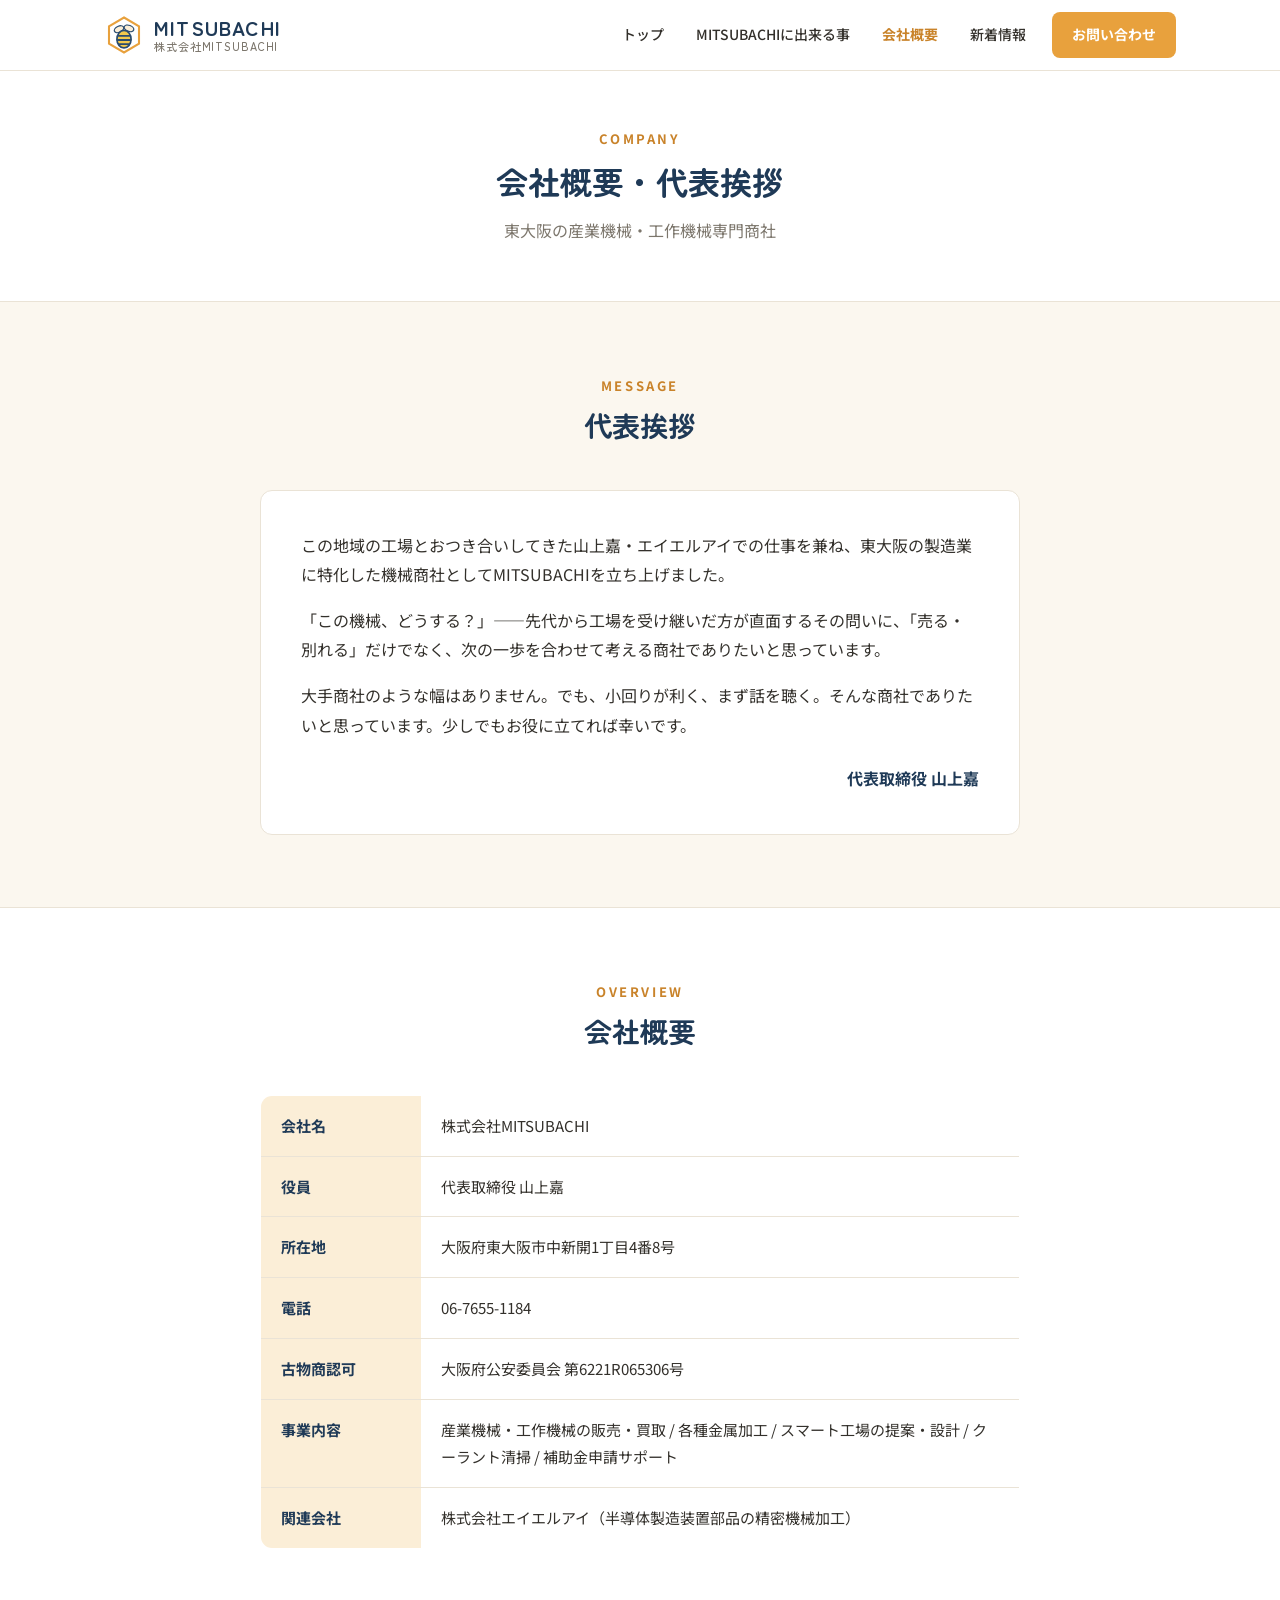
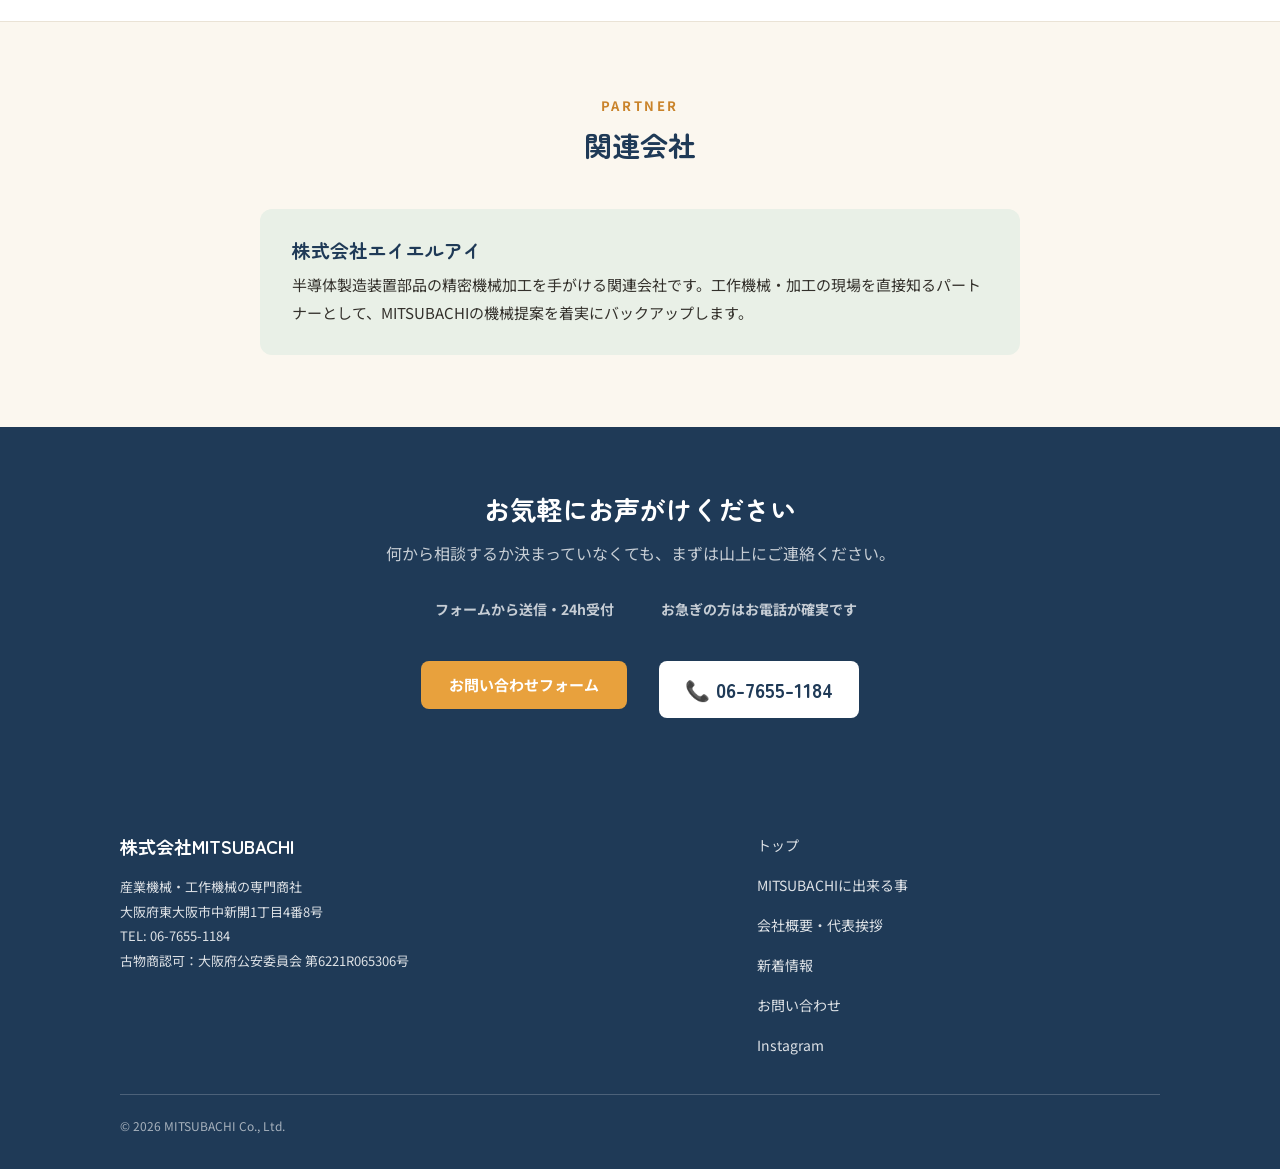
==== company.html @ 5f22a7b3 "Round 3 final: services, company, news, contact, css/style.css — all new parts applied" ====
<!DOCTYPE html>
<html lang="ja">
<head>
<meta charset="UTF-8">
<meta name="viewport" content="width=device-width, initial-scale=1">
<title>会社概要｜株式会社MITSUBACHI</title>
<meta name="description" content="株式会社MITSUBACHIの会社概要・代表挨拶。大阪・東大阪の産業機械商社。">
<link rel="preconnect" href="https://fonts.googleapis.com">
<link rel="preconnect" href="https://fonts.gstatic.com" crossorigin>
<link href="https://fonts.googleapis.com/css2?family=Noto+Sans+JP:wght@400;500;700&family=Zen+Maru+Gothic:wght@500;700&display=swap" rel="stylesheet">
<link rel="stylesheet" href="css/style.css">
</head>
<body>

<header class="site-header">
  <div class="header-inner">
    <a class="brand" href="index.html">
      <svg width="40" height="40" viewBox="0 0 48 48" aria-hidden="true">
        <polygon points="24,3 42,13.5 42,34.5 24,45 6,34.5 6,13.5" fill="none" stroke="#E8A13D" stroke-width="2.5"/>
        <ellipse cx="18" cy="17" rx="6" ry="3.6" fill="#FBEED7" stroke="#2B4C6F" stroke-width="1.5" transform="rotate(-25 18 17)"/>
        <ellipse cx="30" cy="16" rx="6" ry="3.6" fill="#FBEED7" stroke="#2B4C6F" stroke-width="1.5" transform="rotate(20 30 16)"/>
        <ellipse cx="24" cy="29" rx="8.5" ry="10.5" fill="#F2C94C" stroke="#2B4C6F" stroke-width="2"/>
        <path d="M17 25 h14 M16 30 h16 M18 35 h12" stroke="#2B4C6F" stroke-width="2.2" stroke-linecap="round"/>
      </svg>
      <span class="brand-text">MITSUBACHI<span class="brand-sub">株式会社MITSUBACHI</span></span>
    </a>
    <button class="nav-toggle" aria-expanded="false" aria-controls="siteNav" aria-label="メニュー">
      <svg width="22" height="22" viewBox="0 0 24 24" fill="none" stroke="currentColor" stroke-width="2" stroke-linecap="round"><path d="M4 7h16M4 12h16M4 17h16"/></svg>
    </button>
    <nav class="site-nav" id="siteNav">
      <a href="index.html">トップ</a>
      <a href="services.html">MITSUBACHIに出来る事</a>
      <a href="company.html" class="active">会社概要</a>
      <a href="news.html">新着情報</a>
      <a href="contact.html" class="nav-cta">お問い合わせ</a>
    </nav>
  </div>
</header>

<main>

<div class="page-head">
  <span class="en">COMPANY</span>
  <h1>会社概要・代表挨拶</h1>
  <p>東大阪の産業機械・工作機械専門商社</p>
</div>

<section class="section">
  <div class="container">
    <div class="section-head">
      <span class="en">MESSAGE</span>
      <h2>代表挨拶</h2>
    </div>
    <div class="message-card">
      <p>この地域の工場とおつき合いしてきた山上嘉・エイエルアイでの仕事を兼ね、東大阪の製造業に特化した機械商社としてMITSUBACHIを立ち上げました。</p>
      <p>「この機械、どうする？」——先代から工場を受け継いだ方が直面するその問いに、「売る・別れる」だけでなく、次の一歩を合わせて考える商社でありたいと思っています。</p>
      <p>大手商社のような幅はありません。でも、小回りが利く、まず話を聴く。そんな商社でありたいと思っています。少しでもお役に立てれば幸いです。</p>
      <div class="sign">代表取締役&nbsp;山上嘉</div>
    </div>
  </div>
</section>

<section class="section section-alt">
  <div class="container">
    <div class="section-head">
      <span class="en">OVERVIEW</span>
      <h2>会社概要</h2>
    </div>
    <table class="company-table">
      <tr><th>会社名</th><td>株式会社MITSUBACHI</td></tr>
      <tr><th>役員</th><td>代表取締役&nbsp;山上嘉</td></tr>
      <tr><th>所在地</th><td>大阪府東大阪市中新開1丁目4番8号</td></tr>
      <tr><th>電話</th><td>06-7655-1184</td></tr>
      <tr><th>古物商認可</th><td>大阪府公安委員会 第6221R065306号</td></tr>
      <tr><th>事業内容</th><td>産業機械・工作機械の販売・買取 / 各種金属加工 / スマート工場の提案・設計 / クーラント清掃 / 補助金申請サポート</td></tr>
      <tr><th>関連会社</th><td>株式会社エイエルアイ（半導体製造装置部品の精密機械加工）</td></tr>
    </table>
  </div>
</section>

<section class="section">
  <div class="container">
    <div class="section-head">
      <span class="en">PARTNER</span>
      <h2>関連会社</h2>
    </div>
    <div class="related-card">
      <h3>株式会社エイエルアイ</h3>
      <p>半導体製造装置部品の精密機械加工を手がける関連会社です。工作機械・加工の現場を直接知るパートナーとして、MITSUBACHIの機械提案を着実にバックアップします。</p>
    </div>
  </div>
</section>

<section class="cta-band">
  <div class="container">
    <h2>お気軽にお声がけください</h2>
    <p>何から相談するか決まっていなくても、まずは山上にご連絡ください。</p>
    <div class="cta-cols">
      <div class="cta-col">
        <p class="cta-micro">フォームから送信・24h受付</p>
        <a class="btn btn-primary" href="contact.html">お問い合わせフォーム</a>
      </div>
      <div class="cta-col">
        <p class="cta-micro">お急ぎの方はお電話が確実です</p>
        <a class="btn btn-tel" href="tel:0676551184">&#128222; 06-7655-1184</a>
      </div>
    </div>
  </div>
</section>

</main>

<footer class="site-footer">
  <div class="footer-inner">
    <div>
      <div class="footer-brand">株式会社MITSUBACHI</div>
      <p>産業機械・工作機械の専門商社<br>大阪府東大阪市中新開1丁目4番8号<br>TEL: 06-7655-1184<br>古物商認可：大阪府公安委員会 第6221R065306号</p>
    </div>
    <nav class="footer-nav" aria-label="フッター">
      <a href="index.html">トップ</a>
      <a href="services.html">MITSUBACHIに出来る事</a>
      <a href="company.html">会社概要・代表挨拶</a>
      <a href="news.html">新着情報</a>
      <a href="contact.html">お問い合わせ</a>
      <a href="https://www.instagram.com/yuika.yamaue/" target="_blank" rel="noopener">Instagram</a>
    </nav>
  </div>
  <div class="footer-copy">&copy; <span id="year"></span> MITSUBACHI Co., Ltd.</div>
</footer>

<script src="js/main.js"></script>
</body>
</html>
---- css/style.css ----
/* =========================================================
   株式会社MITSUBACHI コーポレートサイト
   カラーパレット：ドラフト版（片岡鶴太郎の色使い参照・要クライアント確認）
   ========================================================= */
:root {
  --honey: #E8A13D;
  --honey-deep: #C9832A;
  --honey-soft: #FBEED7;
  --shu: #D65F3B;
  --shu-soft: #F9E4DC;
  --ai: #2B4C6F;
  --ai-deep: #1F3A57;
  --green: #6E8F6E;
  --green-soft: #E9F0E7;
  --ink: #33302B;
  --muted: #7C766C;
  --cream: #FBF7EF;
  --white: #FFFFFF;
  --border: #EAE3D6;
  --radius: 12px;
}

* { margin: 0; padding: 0; box-sizing: border-box; }

html { scroll-behavior: smooth; }

body {
  font-family: "Noto Sans JP", "Hiragino Kaku Gothic ProN", sans-serif;
  font-size: 16px;
  line-height: 1.85;
  color: var(--ink);
  background: var(--cream);
}

h1, h2, h3, h4, .brand-text {
  font-family: "Zen Maru Gothic", "Noto Sans JP", sans-serif;
  line-height: 1.4;
  color: var(--ai-deep);
}

img, svg { max-width: 100%; height: auto; }
a { color: var(--ai); }

.container {
  max-width: 1040px;
  margin: 0 auto;
  padding: 0 24px;
}

/* ---------- Header ---------- */
.site-header {
  position: sticky;
  top: 0;
  z-index: 100;
  background: rgba(255, 255, 255, 0.96);
  border-bottom: 1px solid var(--border);
  backdrop-filter: blur(6px);
}
.header-inner {
  max-width: 1120px;
  margin: 0 auto;
  padding: 12px 24px;
  display: flex;
  align-items: center;
  justify-content: space-between;
  gap: 16px;
}
.brand {
  display: flex;
  align-items: center;
  gap: 10px;
  text-decoration: none;
}
.brand-text {
  font-weight: 700;
  font-size: 20px;
  letter-spacing: 0.06em;
  color: var(--ai-deep);
  display: flex;
  flex-direction: column;
  line-height: 1.2;
}
.brand-sub {
  font-size: 11px;
  font-weight: 500;
  color: var(--muted);
  letter-spacing: 0.08em;
}
.site-nav {
  display: flex;
  align-items: center;
  gap: 4px;
}
.site-nav a {
  text-decoration: none;
  color: var(--ink);
  font-size: 14px;
  font-weight: 500;
  padding: 10px 14px;
  border-radius: 8px;
  transition: background 0.2s;
  min-height: 44px;
  display: inline-flex;
  align-items: center;
}
.site-nav a:hover { background: var(--honey-soft); }
.site-nav a.active { color: var(--honey-deep); font-weight: 700; }
.site-nav a.nav-cta {
  background: var(--honey);
  color: #fff;
  font-weight: 700;
  margin-left: 8px;
  padding: 10px 20px;
}
.site-nav a.nav-cta:hover { background: var(--honey-deep); }
.nav-toggle {
  display: none;
  background: none;
  border: 1px solid var(--border);
  border-radius: 8px;
  width: 44px;
  height: 44px;
  cursor: pointer;
  color: var(--ai-deep);
}

/* ---------- Hero ---------- */
.hero {
  background: var(--white);
  border-bottom: 1px solid var(--border);
  overflow: hidden;
}
.hero-inner {
  max-width: 1120px;
  margin: 0 auto;
  padding: 56px 24px 48px;
  display: grid;
  grid-template-columns: 1.1fr 0.9fr;
  gap: 32px;
  align-items: center;
}
.hero-copy h1 {
  font-size: 38px;
  font-weight: 700;
  margin-bottom: 20px;
}
.hero-copy .hero-lead {
  color: var(--muted);
  margin-bottom: 28px;
  max-width: 30em;
}
.hero-tag {
  display: inline-block;
  background: var(--honey-soft);
  color: var(--honey-deep);
  font-size: 13px;
  font-weight: 700;
  border-radius: 999px;
  padding: 4px 14px;
  margin-bottom: 16px;
  letter-spacing: 0.05em;
}
.hero-actions { display: flex; gap: 12px; flex-wrap: wrap; }
.hero-visual svg { width: 100%; height: auto; display: block; }

/* ---------- Buttons ---------- */
.btn {
  display: inline-flex;
  align-items: center;
  justify-content: center;
  gap: 8px;
  min-height: 48px;
  padding: 10px 28px;
  border-radius: 8px;
  font-size: 15px;
  font-weight: 700;
  text-decoration: none;
  transition: opacity 0.2s, background 0.2s;
  border: none;
  cursor: pointer;
  font-family: inherit;
}
.btn-primary { background: var(--honey); color: #fff; }
.btn-primary:hover { background: var(--honey-deep); }
.btn-outline {
  background: #fff;
  color: var(--ai-deep);
  border: 1.5px solid var(--ai);
}
.btn-outline:hover { background: var(--green-soft); }

/* ---------- Sections ---------- */
.section { padding: 72px 0; }
.section-alt { background: var(--white); border-top: 1px solid var(--border); border-bottom: 1px solid var(--border); }
.section-head { text-align: center; margin-bottom: 44px; }
.section-head .en {
  display: block;
  color: var(--honey-deep);
  font-size: 13px;
  font-weight: 700;
  letter-spacing: 0.2em;
  margin-bottom: 8px;
}
.section-head h2 { font-size: 28px; }
.section-head p { color: var(--muted); margin-top: 12px; }

/* ---------- Cards ---------- */
.card-grid {
  display: grid;
  grid-template-columns: repeat(3, 1fr);
  gap: 24px;
}
.card {
  background: var(--white);
  border: 1px solid var(--border);
  border-radius: var(--radius);
  padding: 28px 24px;
  transition: transform 0.2s, box-shadow 0.2s;
}
.card:hover {
  transform: translateY(-2px);
  box-shadow: 0 1px 2px rgba(0,0,0,.05), 0 4px 12px rgba(0,0,0,.04);
}
.card .icon {
  width: 52px;
  height: 52px;
  border-radius: 12px;
  background: var(--honey-soft);
  display: flex;
  align-items: center;
  justify-content: center;
  margin-bottom: 16px;
  color: var(--honey-deep);
}
.card h3 { font-size: 17px; margin-bottom: 8px; }
.card p { font-size: 14px; color: var(--muted); }

/* ---------- About teaser ---------- */
.about-teaser {
  display: grid;
  grid-template-columns: 1fr 1fr;
  gap: 40px;
  align-items: center;
}
.about-teaser h2 { font-size: 26px; margin-bottom: 16px; }
.about-teaser p { color: var(--muted); margin-bottom: 16px; }
.badge-row { display: flex; gap: 8px; flex-wrap: wrap; margin-bottom: 24px; }
.badge {
  font-size: 13px;
  font-weight: 500;
  background: var(--green-soft);
  color: var(--green);
  border-radius: 999px;
  padding: 4px 14px;
}

/* ---------- News ---------- */
.news-list { display: grid; gap: 12px; max-width: 760px; margin: 0 auto; }
.news-item {
  background: var(--white);
  border: 1px solid var(--border);
  border-radius: var(--radius);
  padding: 18px 24px;
  display: flex;
  gap: 20px;
  align-items: baseline;
  text-decoration: none;
  transition: border-color 0.2s;
}
.news-item:hover { border-color: var(--honey); }
.news-item time {
  color: var(--muted);
  font-size: 13px;
  white-space: nowrap;
}
.news-item .label {
  font-size: 12px;
  font-weight: 700;
  color: var(--shu);
  background: var(--shu-soft);
  border-radius: 999px;
  padding: 2px 10px;
  white-space: nowrap;
}
.news-item span.title { color: var(--ink); font-size: 15px; }

/* ---------- CTA band ---------- */
.cta-band {
  background: var(--ai-deep);
  color: #fff;
  text-align: center;
  padding: 64px 24px;
}
.cta-band h2 { color: #fff; font-size: 26px; margin-bottom: 12px; }
.cta-band p { color: rgba(255,255,255,0.75); margin-bottom: 28px; }
.cta-band .btn-primary { background: var(--honey); }
.cta-band .btn-outline { background: transparent; color: #fff; border-color: rgba(255,255,255,0.6); }
.cta-band .btn-outline:hover { background: rgba(255,255,255,0.1); }
.cta-actions { display: flex; gap: 12px; justify-content: center; flex-wrap: wrap; }

/* ---------- Page header (下層) ---------- */
.page-head {
  background: var(--white);
  border-bottom: 1px solid var(--border);
  padding: 56px 24px;
  text-align: center;
}
.page-head .en {
  display: block;
  color: var(--honey-deep);
  font-size: 13px;
  font-weight: 700;
  letter-spacing: 0.2em;
  margin-bottom: 8px;
}
.page-head h1 { font-size: 32px; }
.page-head p { color: var(--muted); margin-top: 12px; }

/* ---------- Service detail ---------- */
.service-block {
  display: grid;
  grid-template-columns: 64px 1fr;
  gap: 24px;
  background: var(--white);
  border: 1px solid var(--border);
  border-radius: var(--radius);
  padding: 32px;
  margin-bottom: 20px;
}
.service-block .icon {
  width: 64px;
  height: 64px;
  border-radius: 14px;
  background: var(--honey-soft);
  display: flex;
  align-items: center;
  justify-content: center;
  color: var(--honey-deep);
}
.service-block h3 { font-size: 20px; margin-bottom: 8px; }
.service-block p { color: var(--muted); font-size: 15px; }
.service-block .note {
  margin-top: 12px;
  font-size: 13px;
  color: var(--green);
  background: var(--green-soft);
  border-radius: 8px;
  padding: 8px 14px;
  display: inline-block;
}

/* ---------- Company ---------- */
.message-card {
  background: var(--white);
  border: 1px solid var(--border);
  border-radius: var(--radius);
  padding: 40px;
  max-width: 760px;
  margin: 0 auto;
}
.message-card p { margin-bottom: 16px; color: var(--ink); }
.message-card .sign {
  text-align: right;
  font-weight: 700;
  color: var(--ai-deep);
  margin-top: 24px;
}
.company-table {
  width: 100%;
  max-width: 760px;
  margin: 0 auto;
  border-collapse: collapse;
  background: var(--white);
  border: 1px solid var(--border);
  border-radius: var(--radius);
  overflow: hidden;
}
.company-table th, .company-table td {
  padding: 16px 20px;
  border-bottom: 1px solid var(--border);
  text-align: left;
  font-size: 15px;
  vertical-align: top;
}
.company-table tr:last-child th, .company-table tr:last-child td { border-bottom: none; }
.company-table th {
  width: 160px;
  background: var(--honey-soft);
  color: var(--ai-deep);
  font-weight: 700;
  white-space: nowrap;
}
.related-card {
  max-width: 760px;
  margin: 0 auto;
  background: var(--green-soft);
  border-radius: var(--radius);
  padding: 28px 32px;
}
.related-card h3 { margin-bottom: 8px; }
.related-card p { font-size: 15px; color: var(--ink); }

/* ---------- Contact ---------- */
.contact-grid {
  display: grid;
  grid-template-columns: 1.2fr 0.8fr;
  gap: 32px;
  align-items: start;
}
.contact-form {
  background: var(--white);
  border: 1px solid var(--border);
  border-radius: var(--radius);
  padding: 32px;
}
.form-row { margin-bottom: 20px; }
.form-row label {
  display: block;
  font-size: 14px;
  font-weight: 700;
  margin-bottom: 6px;
  color: var(--ai-deep);
}
.form-row .req {
  color: var(--shu);
  font-size: 12px;
  margin-left: 6px;
}
.form-row input, .form-row textarea, .form-row select {
  width: 100%;
  padding: 12px 14px;
  border: 1px solid var(--border);
  border-radius: 8px;
  font-size: 15px;
  font-family: inherit;
  background: var(--cream);
  color: var(--ink);
}
.form-row input:focus, .form-row textarea:focus, .form-row select:focus {
  outline: 2px solid var(--honey);
  outline-offset: 1px;
}
.contact-aside { display: grid; gap: 16px; }
.contact-card {
  background: var(--white);
  border: 1px solid var(--border);
  border-radius: var(--radius);
  padding: 24px;
}
.contact-card h3 { font-size: 16px; margin-bottom: 8px; }
.contact-card p { font-size: 14px; color: var(--muted); margin-bottom: 12px; }
.contact-card .tel {
  font-size: 24px;
  font-weight: 700;
  color: var(--ai-deep);
  text-decoration: none;
  font-family: "Zen Maru Gothic", sans-serif;
}

/* ---------- Footer ---------- */
.site-footer {
  background: var(--ai-deep);
  color: rgba(255,255,255,0.85);
  padding: 48px 24px 32px;
}
.footer-inner {
  max-width: 1040px;
  margin: 0 auto;
  display: grid;
  grid-template-columns: 1.2fr 0.8fr;
  gap: 32px;
}
.footer-brand {
  font-family: "Zen Maru Gothic", sans-serif;
  font-size: 18px;
  font-weight: 700;
  color: #fff;
  margin-bottom: 12px;
}
.site-footer p { font-size: 13px; line-height: 1.9; }
.footer-nav { display: grid; gap: 8px; align-content: start; justify-items: start; }
.footer-nav a {
  color: rgba(255,255,255,0.85);
  text-decoration: none;
  font-size: 14px;
  min-height: 32px;
  display: inline-flex;
  align-items: center;
}
.footer-nav a:hover { color: var(--honey); }
.footer-copy {
  max-width: 1040px;
  margin: 32px auto 0;
  padding-top: 20px;
  border-top: 1px solid rgba(255,255,255,0.2);
  font-size: 12px;
  color: rgba(255,255,255,0.6);
}

/* ---------- Responsive ---------- */
@media (max-width: 860px) {
  .hero-inner { grid-template-columns: 1fr; padding: 40px 24px; }
  .hero-copy h1 { font-size: 28px; }
  .hero-visual { order: -1; max-width: 380px; margin: 0 auto; }
  .card-grid { grid-template-columns: 1fr 1fr; }
  .about-teaser { grid-template-columns: 1fr; }
  .contact-grid { grid-template-columns: 1fr; }
  .footer-inner { grid-template-columns: 1fr; }

  .nav-toggle { display: inline-flex; align-items: center; justify-content: center; }
  .site-nav {
    display: none;
    position: absolute;
    top: 100%;
    left: 0;
    right: 0;
    background: #fff;
    border-bottom: 1px solid var(--border);
    flex-direction: column;
    align-items: stretch;
    padding: 12px 16px 16px;
    gap: 4px;
  }
  .site-nav.open { display: flex; }
  .site-nav a.nav-cta { margin-left: 0; justify-content: center; }
}

@media (max-width: 560px) {
  .card-grid { grid-template-columns: 1fr; }
  .section { padding: 48px 0; }
  .service-block { grid-template-columns: 1fr; padding: 24px; }
  .message-card { padding: 28px 20px; }
  .company-table th { width: 110px; font-size: 13px; }
  .hero-copy h1 { font-size: 25px; }
  .page-head h1 { font-size: 26px; }
}

/* =========================================================
   Round1: パーツ別参照パーツ（partsdesign.net掲載サイトの構造を再現）
   - ヒーロー信頼バッジ行
   - お悩みチェックリスト→矢印→解決帯（クラプロ型）
   - タグピル付きカード（クレライフ型）
   - 番号付きフロー（Diggle型）
   - マイクロコピー付きCTA（Diggle/クラプロ型）
   ========================================================= */

/* ヒーロー信頼バッジ */
.hero-badges {
  list-style: none;
  display: flex;
  gap: 8px;
  flex-wrap: wrap;
  margin-top: 22px;
  padding: 0;
}
.hero-badges li {
  font-size: 13px;
  font-weight: 500;
  background: var(--green-soft);
  color: var(--green);
  border-radius: 999px;
  padding: 4px 14px;
}

/* お悩みチェックリスト */
.check-grid {
  list-style: none;
  display: grid;
  grid-template-columns: repeat(2, 1fr);
  gap: 12px;
  max-width: 860px;
  margin: 0 auto;
  padding: 0;
}
.check-grid li {
  background: var(--white);
  border: 1px solid var(--border);
  border-radius: 10px;
  padding: 14px 18px 14px 48px;
  position: relative;
  font-size: 15px;
}
.check-grid li::before {
  content: "";
  position: absolute;
  left: 16px;
  top: 50%;
  transform: translateY(-50%);
  width: 20px;
  height: 20px;
  border-radius: 50%;
  background: var(--honey);
}
.check-grid li::after {
  content: "";
  position: absolute;
  left: 21px;
  top: 50%;
  width: 8px;
  height: 4px;
  border-left: 2.2px solid #fff;
  border-bottom: 2.2px solid #fff;
  transform: translateY(-75%) rotate(-45deg);
}

/* 矢印→解決帯 */
.worry-arrow {
  width: 0;
  height: 0;
  border-left: 30px solid transparent;
  border-right: 30px solid transparent;
  border-top: 22px solid var(--honey);
  margin: 28px auto 24px;
}
.solution-band {
  background: var(--honey-soft);
  border-radius: var(--radius);
  text-align: center;
  padding: 36px 24px;
  max-width: 860px;
  margin: 0 auto;
}
.solution-catch {
  font-family: "Zen Maru Gothic", "Noto Sans JP", sans-serif;
  font-size: 24px;
  font-weight: 700;
  color: var(--ai-deep);
  margin-bottom: 10px;
  line-height: 1.5;
}
.solution-catch strong { color: var(--honey-deep); }
.solution-band .solution-sub { color: var(--muted); font-size: 15px; }

/* タグピル（カード用） */
.tag-pill {
  display: inline-block;
  font-size: 12px;
  font-weight: 700;
  color: var(--shu);
  background: var(--shu-soft);
  border-radius: 999px;
  padding: 2px 12px;
  margin-bottom: 10px;
}

/* 番号付きフロー */
.flow-list {
  list-style: none;
  max-width: 760px;
  margin: 0 auto;
  padding: 0;
}
.flow-list li {
  display: grid;
  grid-template-columns: 56px 1fr;
  gap: 20px;
  padding: 0 0 36px;
  position: relative;
}
.flow-list li:last-child { padding-bottom: 0; }
.flow-list li:not(:last-child)::before {
  content: "";
  position: absolute;
  left: 27px;
  top: 60px;
  bottom: 4px;
  width: 2px;
  background: var(--border);
}
.flow-num {
  width: 56px;
  height: 56px;
  border-radius: 50%;
  background: var(--honey);
  color: #fff;
  font-family: "Zen Maru Gothic", "Noto Sans JP", sans-serif;
  font-weight: 700;
  font-size: 22px;
  display: flex;
  align-items: center;
  justify-content: center;
  position: relative;
  z-index: 1;
}
.flow-step-label {
  display: block;
  font-size: 12px;
  font-weight: 700;
  letter-spacing: 0.12em;
  color: var(--honey-deep);
}
.flow-list h3 { font-size: 18px; margin: 2px 0 6px; }
.flow-list p { color: var(--muted); font-size: 15px; }

/* マイクロコピー付きCTA */
.cta-cols {
  display: flex;
  gap: 32px;
  justify-content: center;
  flex-wrap: wrap;
  margin-top: 12px;
}
.cta-col { display: grid; gap: 10px; justify-items: center; align-content: start; }
.cta-micro {
  color: rgba(255, 255, 255, 0.9);
  font-size: 14px;
  font-weight: 700;
}
.btn-tel {
  background: #fff;
  color: var(--ai-deep);
  font-size: 20px;
  font-family: "Zen Maru Gothic", "Noto Sans JP", sans-serif;
  padding: 10px 26px;
}
.btn-tel:hover { opacity: 0.9; }
.cta-note { color: rgba(255, 255, 255, 0.6); font-size: 12px; }

@media (max-width: 560px) {
  .check-grid { grid-template-columns: 1fr; }
  .solution-catch { font-size: 20px; }
  .flow-list li { grid-template-columns: 44px 1fr; gap: 14px; }
  .flow-num { width: 44px; height: 44px; font-size: 18px; }
  .flow-list li:not(:last-child)::before { left: 21px; top: 48px; }
  .cta-cols { gap: 20px; }
}

/* =========================================================
   Round2: FAQアコーディオン（クラプロ型）
   ========================================================= */
.faq-list {
  max-width: 760px;
  margin: 0 auto;
  display: grid;
  gap: 12px;
}
.faq-list details {
  background: var(--white);
  border: 1px solid var(--border);
  border-radius: var(--radius);
}
.faq-list details[open] { border-color: var(--honey); }
.faq-list summary {
  list-style: none;
  cursor: pointer;
  display: flex;
  gap: 14px;
  align-items: baseline;
  font-weight: 700;
  color: var(--ai-deep);
  padding: 18px 22px;
  min-height: 44px;
}
.faq-list summary::-webkit-details-marker { display: none; }
.faq-mark {
  font-family: "Zen Maru Gothic", "Noto Sans JP", sans-serif;
  font-weight: 700;
  font-size: 18px;
  color: var(--honey-deep);
  flex-shrink: 0;
}
.faq-a {
  display: flex;
  gap: 14px;
  align-items: baseline;
  padding: 0 22px 18px;
  color: var(--muted);
  font-size: 15px;
}
.faq-a .faq-mark { color: var(--shu); }
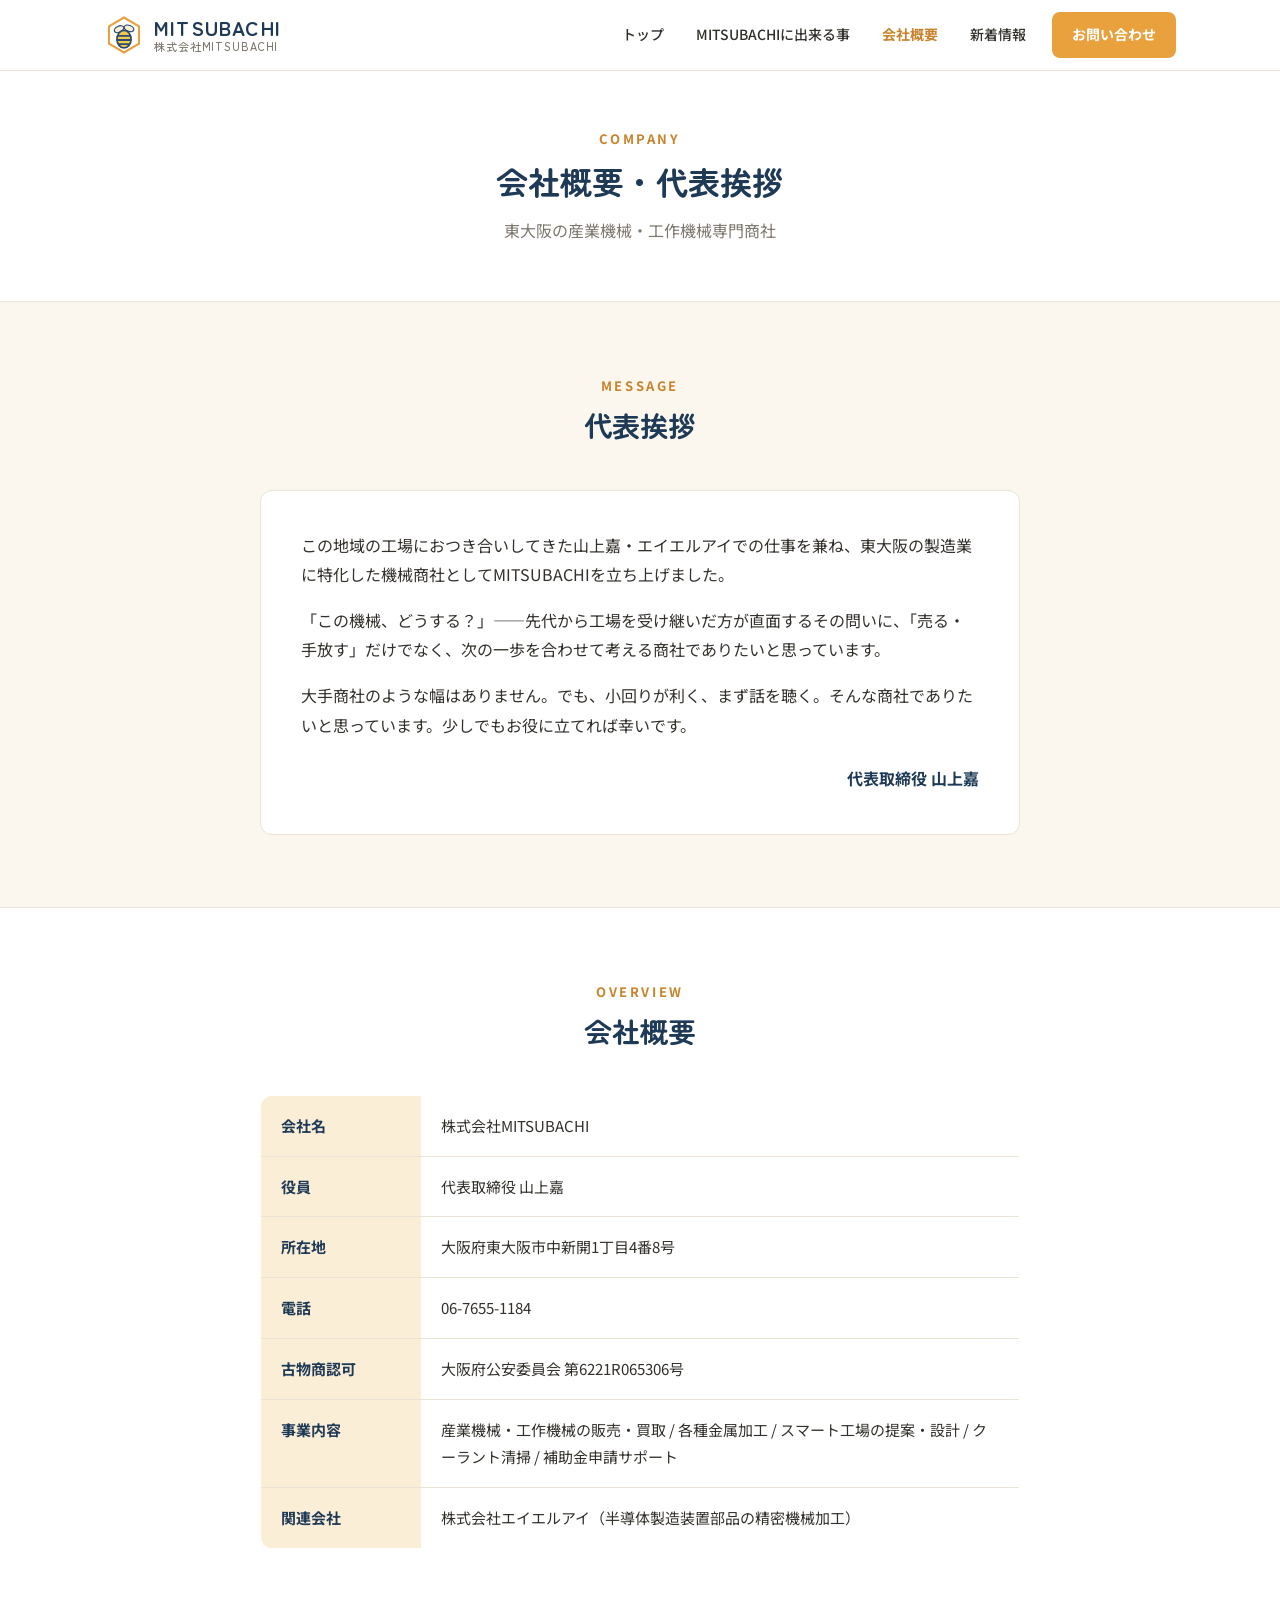
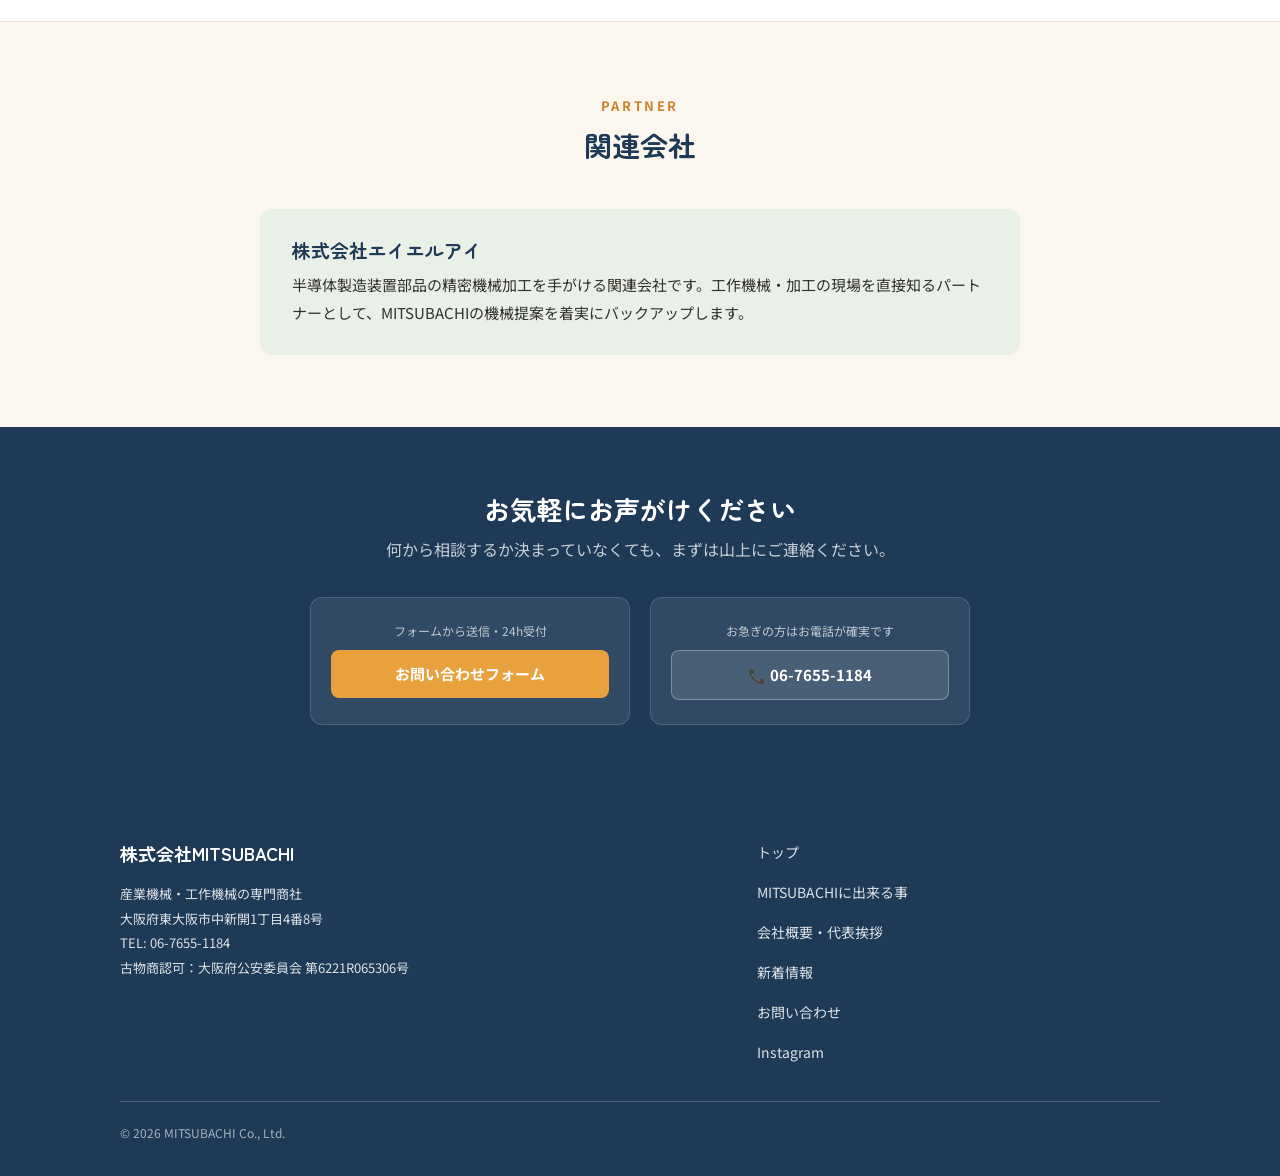
==== commit 8e7f7148: "Fix OCR and text typos from final HTML push" ====
--- a/company.html
+++ b/company.html
@@ -45,6 +45,7 @@
   <p>東大阪の産業機械・工作機械専門商社</p>
 </div>
 
+<!-- 代表挨拶 -->
 <section class="section">
   <div class="container">
     <div class="section-head">
@@ -52,14 +53,15 @@
       <h2>代表挨拶</h2>
     </div>
     <div class="message-card">
-      <p>この地域の工場とおつき合いしてきた山上嘉・エイエルアイでの仕事を兼ね、東大阪の製造業に特化した機械商社としてMITSUBACHIを立ち上げました。</p>
-      <p>「この機械、どうする？」——先代から工場を受け継いだ方が直面するその問いに、「売る・別れる」だけでなく、次の一歩を合わせて考える商社でありたいと思っています。</p>
+      <p>この地域の工場におつき合いしてきた山上嘉・エイエルアイでの仕事を兼ね、東大阪の製造業に特化した機械商社としてMITSUBACHIを立ち上げました。</p>
+      <p>「この機械、どうする？」——先代から工場を受け継いだ方が直面するその問いに、「売る・手放す」だけでなく、次の一歩を合わせて考える商社でありたいと思っています。</p>
       <p>大手商社のような幅はありません。でも、小回りが利く、まず話を聴く。そんな商社でありたいと思っています。少しでもお役に立てれば幸いです。</p>
       <div class="sign">代表取締役&nbsp;山上嘉</div>
     </div>
   </div>
 </section>
 
+<!-- 会社概要 -->
 <section class="section section-alt">
   <div class="container">
     <div class="section-head">
@@ -78,6 +80,7 @@
   </div>
 </section>
 
+<!-- 関連会社 -->
 <section class="section">
   <div class="container">
     <div class="section-head">
@@ -91,6 +94,7 @@
   </div>
 </section>
 
+<!-- CTA -->
 <section class="cta-band">
   <div class="container">
     <h2>お気軽にお声がけください</h2>
--- a/css/style.css
+++ b/css/style.css
@@ -1,6 +1,5 @@
 /* =========================================================
-   株式会社MITSUBACHI コーポレートサイト
-   カラーパレット：ドラフト版（片岡鶴太郎の色使い参照・要クライアント確認）
+   株式会社MITSUBACHI コーポレートサイト — FINAL v3
    ========================================================= */
 :root {
   --honey: #E8A13D;
@@ -21,9 +20,7 @@
 }
 
 * { margin: 0; padding: 0; box-sizing: border-box; }
-
 html { scroll-behavior: smooth; }
-
 body {
   font-family: "Noto Sans JP", "Hiragino Kaku Gothic ProN", sans-serif;
   font-size: 16px;
@@ -31,13 +28,11 @@
   color: var(--ink);
   background: var(--cream);
 }
-
 h1, h2, h3, h4, .brand-text {
   font-family: "Zen Maru Gothic", "Noto Sans JP", sans-serif;
   line-height: 1.4;
   color: var(--ai-deep);
 }
-
 img, svg { max-width: 100%; height: auto; }
 a { color: var(--ai); }
 
@@ -47,12 +42,12 @@
   padding: 0 24px;
 }
 
-/* ---------- Header ---------- */
+/* ---- Header ---- */
 .site-header {
   position: sticky;
   top: 0;
   z-index: 100;
-  background: rgba(255, 255, 255, 0.96);
+  background: rgba(255,255,255,0.96);
   border-bottom: 1px solid var(--border);
   backdrop-filter: blur(6px);
 }
@@ -124,7 +119,7 @@
   color: var(--ai-deep);
 }
 
-/* ---------- Hero ---------- */
+/* ---- Hero ---- */
 .hero {
   background: var(--white);
   border-bottom: 1px solid var(--border);
@@ -133,7 +128,7 @@
 .hero-inner {
   max-width: 1120px;
   margin: 0 auto;
-  padding: 56px 24px 48px;
+  padding: 56px 24px 40px;
   display: grid;
   grid-template-columns: 1.1fr 0.9fr;
   gap: 32px;
@@ -160,10 +155,31 @@
   margin-bottom: 16px;
   letter-spacing: 0.05em;
 }
-.hero-actions { display: flex; gap: 12px; flex-wrap: wrap; }
+.hero-actions { display: flex; gap: 12px; flex-wrap: wrap; margin-bottom: 24px; }
 .hero-visual svg { width: 100%; height: auto; display: block; }
 
-/* ---------- Buttons ---------- */
+/* 信頼バッジ行 */
+.hero-badges {
+  display: flex;
+  flex-wrap: wrap;
+  gap: 10px;
+  padding-top: 8px;
+}
+.hero-badge {
+  display: inline-flex;
+  align-items: center;
+  gap: 6px;
+  font-size: 12px;
+  font-weight: 600;
+  color: var(--muted);
+  background: var(--cream);
+  border: 1px solid var(--border);
+  border-radius: 999px;
+  padding: 4px 12px;
+}
+.hero-badge svg { color: var(--honey-deep); }
+
+/* ---- Buttons ---- */
 .btn {
   display: inline-flex;
   align-items: center;
@@ -188,8 +204,15 @@
   border: 1.5px solid var(--ai);
 }
 .btn-outline:hover { background: var(--green-soft); }
-
-/* ---------- Sections ---------- */
+.btn-tel {
+  background: var(--white);
+  color: var(--ai-deep);
+  border: 1.5px solid var(--border);
+  font-size: 15px;
+}
+.btn-tel:hover { background: var(--honey-soft); }
+
+/* ---- Sections ---- */
 .section { padding: 72px 0; }
 .section-alt { background: var(--white); border-top: 1px solid var(--border); border-bottom: 1px solid var(--border); }
 .section-head { text-align: center; margin-bottom: 44px; }
@@ -204,7 +227,7 @@
 .section-head h2 { font-size: 28px; }
 .section-head p { color: var(--muted); margin-top: 12px; }
 
-/* ---------- Cards ---------- */
+/* ---- Cards ---- */
 .card-grid {
   display: grid;
   grid-template-columns: repeat(3, 1fr);
@@ -216,6 +239,7 @@
   border-radius: var(--radius);
   padding: 28px 24px;
   transition: transform 0.2s, box-shadow 0.2s;
+  position: relative;
 }
 .card:hover {
   transform: translateY(-2px);
@@ -235,7 +259,181 @@
 .card h3 { font-size: 17px; margin-bottom: 8px; }
 .card p { font-size: 14px; color: var(--muted); }
 
-/* ---------- About teaser ---------- */
+/* タグピル (クレライフ型) */
+.tag-pill {
+  display: inline-block;
+  font-size: 11px;
+  font-weight: 700;
+  letter-spacing: 0.05em;
+  border-radius: 999px;
+  padding: 3px 10px;
+  margin-bottom: 10px;
+}
+.tag-pill-honey { background: var(--honey-soft); color: var(--honey-deep); }
+.tag-pill-ai    { background: #E5EBF2; color: var(--ai-deep); }
+.tag-pill-green { background: var(--green-soft); color: var(--green); }
+.tag-pill-shu   { background: var(--shu-soft); color: var(--shu); }
+
+/* ---- お悩みチェックリスト -> 解決帯 (クラプロ型) ---- */
+.worry-section {
+  background: var(--white);
+  border-top: 1px solid var(--border);
+  border-bottom: 1px solid var(--border);
+  padding: 72px 0;
+}
+.check-grid {
+  display: grid;
+  grid-template-columns: repeat(3, 1fr);
+  gap: 14px;
+  margin-bottom: 32px;
+}
+.check-item {
+  background: var(--cream);
+  border: 1px solid var(--border);
+  border-radius: 10px;
+  padding: 14px 16px;
+  display: flex;
+  align-items: flex-start;
+  gap: 10px;
+  font-size: 14px;
+  font-weight: 500;
+  color: var(--ink);
+}
+.check-item::before {
+  content: '✓';
+  color: var(--shu);
+  font-weight: 900;
+  font-size: 15px;
+  flex-shrink: 0;
+  margin-top: 1px;
+}
+.worry-arrow {
+  text-align: center;
+  font-size: 32px;
+  color: var(--honey-deep);
+  margin-bottom: 24px;
+  line-height: 1;
+}
+.solution-band {
+  background: linear-gradient(135deg, var(--ai-deep) 0%, var(--ai) 100%);
+  border-radius: var(--radius);
+  padding: 32px 40px;
+  display: flex;
+  align-items: center;
+  justify-content: space-between;
+  gap: 24px;
+  flex-wrap: wrap;
+}
+.solution-band-text h3 {
+  color: #fff;
+  font-size: 22px;
+  margin-bottom: 8px;
+}
+.solution-band-text p {
+  color: rgba(255,255,255,0.80);
+  font-size: 15px;
+}
+.solution-band .btn-primary {
+  background: var(--honey);
+  white-space: nowrap;
+  flex-shrink: 0;
+}
+
+/* ---- ご相談の流れ (Diggle型) ---- */
+.flow-list {
+  display: grid;
+  grid-template-columns: repeat(4, 1fr);
+  gap: 0;
+  position: relative;
+  counter-reset: flow;
+}
+.flow-list::before {
+  content: '';
+  position: absolute;
+  top: 36px;
+  left: calc(12.5% + 20px);
+  right: calc(12.5% + 20px);
+  height: 2px;
+  background: var(--border);
+  z-index: 0;
+}
+.flow-item {
+  display: flex;
+  flex-direction: column;
+  align-items: center;
+  text-align: center;
+  padding: 0 12px;
+  position: relative;
+  z-index: 1;
+}
+.flow-num {
+  width: 72px;
+  height: 72px;
+  border-radius: 50%;
+  background: var(--honey);
+  color: #fff;
+  font-family: "Zen Maru Gothic", sans-serif;
+  font-size: 11px;
+  font-weight: 700;
+  display: flex;
+  flex-direction: column;
+  align-items: center;
+  justify-content: center;
+  margin-bottom: 16px;
+  box-shadow: 0 2px 8px rgba(232,161,61,0.35);
+  line-height: 1.2;
+}
+.flow-num span { font-size: 20px; }
+.flow-item h4 { font-size: 15px; margin-bottom: 6px; }
+.flow-item p { font-size: 13px; color: var(--muted); }
+
+/* ---- CTA 2列 (Diggle型) ---- */
+.cta-band {
+  background: var(--ai-deep);
+  color: #fff;
+  padding: 64px 24px;
+}
+.cta-band h2 { color: #fff; font-size: 26px; margin-bottom: 8px; text-align: center; }
+.cta-band > .container > p { color: rgba(255,255,255,0.75); margin-bottom: 32px; text-align: center; }
+.cta-cols {
+  display: grid;
+  grid-template-columns: 1fr 1fr;
+  gap: 20px;
+  max-width: 660px;
+  margin: 0 auto;
+}
+.cta-col {
+  background: rgba(255,255,255,0.08);
+  border: 1px solid rgba(255,255,255,0.15);
+  border-radius: var(--radius);
+  padding: 24px 20px;
+  display: flex;
+  flex-direction: column;
+  align-items: center;
+  gap: 10px;
+  text-align: center;
+}
+.cta-micro {
+  font-size: 12px;
+  color: rgba(255,255,255,0.70);
+  line-height: 1.5;
+}
+.cta-col .btn-primary { width: 100%; justify-content: center; }
+.cta-col .btn-tel {
+  width: 100%;
+  justify-content: center;
+  background: rgba(255,255,255,0.12);
+  color: #fff;
+  border-color: rgba(255,255,255,0.30);
+}
+.cta-col .btn-tel:hover { background: rgba(255,255,255,0.22); }
+
+/* legacy simple CTA */
+.cta-band .cta-actions { display: flex; gap: 12px; justify-content: center; flex-wrap: wrap; }
+.cta-band .btn-outline { background: transparent; color: #fff; border-color: rgba(255,255,255,0.6); }
+.cta-band .btn-outline:hover { background: rgba(255,255,255,0.1); }
+
+/* ---- About teaser ---- */
 .about-teaser {
   display: grid;
   grid-template-columns: 1fr 1fr;
@@ -254,25 +452,22 @@
   padding: 4px 14px;
 }
 
-/* ---------- News ---------- */
+/* ---- News ---- */
 .news-list { display: grid; gap: 12px; max-width: 760px; margin: 0 auto; }
 .news-item {
   background: var(--white);
   border: 1px solid var(--border);
   border-radius: var(--radius);
-  padding: 18px 24px;
-  display: flex;
-  gap: 20px;
-  align-items: baseline;
+  padding: 16px 20px;
+  display: flex;
+  gap: 14px;
+  align-items: center;
   text-decoration: none;
   transition: border-color 0.2s;
+  flex-wrap: wrap;
 }
 .news-item:hover { border-color: var(--honey); }
-.news-item time {
-  color: var(--muted);
-  font-size: 13px;
-  white-space: nowrap;
-}
+.news-item time { color: var(--muted); font-size: 13px; white-space: nowrap; flex-shrink: 0; }
 .news-item .label {
   font-size: 12px;
   font-weight: 700;
@@ -281,24 +476,11 @@
   border-radius: 999px;
   padding: 2px 10px;
   white-space: nowrap;
-}
-.news-item span.title { color: var(--ink); font-size: 15px; }
-
-/* ---------- CTA band ---------- */
-.cta-band {
-  background: var(--ai-deep);
-  color: #fff;
-  text-align: center;
-  padding: 64px 24px;
-}
-.cta-band h2 { color: #fff; font-size: 26px; margin-bottom: 12px; }
-.cta-band p { color: rgba(255,255,255,0.75); margin-bottom: 28px; }
-.cta-band .btn-primary { background: var(--honey); }
-.cta-band .btn-outline { background: transparent; color: #fff; border-color: rgba(255,255,255,0.6); }
-.cta-band .btn-outline:hover { background: rgba(255,255,255,0.1); }
-.cta-actions { display: flex; gap: 12px; justify-content: center; flex-wrap: wrap; }
-
-/* ---------- Page header (下層) ---------- */
+  flex-shrink: 0;
+}
+.news-item span.title { color: var(--ink); font-size: 15px; flex: 1; min-width: 0; }
+
+/* ---- Page header (下層) ---- */
 .page-head {
   background: var(--white);
   border-bottom: 1px solid var(--border);
@@ -316,7 +498,7 @@
 .page-head h1 { font-size: 32px; }
 .page-head p { color: var(--muted); margin-top: 12px; }
 
-/* ---------- Service detail ---------- */
+/* ---- Service detail ---- */
 .service-block {
   display: grid;
   grid-template-columns: 64px 1fr;
@@ -336,6 +518,7 @@
   align-items: center;
   justify-content: center;
   color: var(--honey-deep);
+  flex-shrink: 0;
 }
 .service-block h3 { font-size: 20px; margin-bottom: 8px; }
 .service-block p { color: var(--muted); font-size: 15px; }
@@ -349,7 +532,50 @@
   display: inline-block;
 }
 
-/* ---------- Company ---------- */
+/* ---- FAQ アコーディオン ---- */
+.faq-list { max-width: 760px; margin: 0 auto; display: grid; gap: 10px; }
+.faq-list details {
+  background: var(--white);
+  border: 1px solid var(--border);
+  border-radius: var(--radius);
+  overflow: hidden;
+}
+.faq-list details[open] { border-color: var(--honey); }
+.faq-list summary {
+  padding: 18px 20px;
+  font-weight: 700;
+  font-size: 15px;
+  cursor: pointer;
+  list-style: none;
+  display: flex;
+  justify-content: space-between;
+  align-items: center;
+  gap: 12px;
+}
+.faq-list summary::-webkit-details-marker { display: none; }
+.faq-list summary::after {
+  content: '＋';
+  font-size: 18px;
+  color: var(--honey-deep);
+  flex-shrink: 0;
+  transition: transform 0.2s;
+}
+.faq-list details[open] summary::after { content: '－'; }
+.faq-q-label {
+  color: var(--honey-deep);
+  font-size: 15px;
+  font-weight: 900;
+  margin-right: 10px;
+  flex-shrink: 0;
+}
+.faq-list .faq-body {
+  padding: 14px 20px 18px;
+  font-size: 15px;
+  color: var(--muted);
+  border-top: 1px solid var(--border);
+}
+
+/* ---- Company ---- */
 .message-card {
   background: var(--white);
   border: 1px solid var(--border);
@@ -382,7 +608,8 @@
   font-size: 15px;
   vertical-align: top;
 }
-.company-table tr:last-child th, .company-table tr:last-child td { border-bottom: none; }
+.company-table tr:last-child th,
+.company-table tr:last-child td { border-bottom: none; }
 .company-table th {
   width: 160px;
   background: var(--honey-soft);
@@ -400,7 +627,7 @@
 .related-card h3 { margin-bottom: 8px; }
 .related-card p { font-size: 15px; color: var(--ink); }
 
-/* ---------- Contact ---------- */
+/* ---- Contact ---- */
 .contact-grid {
   display: grid;
   grid-template-columns: 1.2fr 0.8fr;
@@ -421,11 +648,7 @@
   margin-bottom: 6px;
   color: var(--ai-deep);
 }
-.form-row .req {
-  color: var(--shu);
-  font-size: 12px;
-  margin-left: 6px;
-}
+.form-row .req { color: var(--shu); font-size: 12px; margin-left: 6px; }
 .form-row input, .form-row textarea, .form-row select {
   width: 100%;
   padding: 12px 14px;
@@ -447,17 +670,25 @@
   border-radius: var(--radius);
   padding: 24px;
 }
+.contact-card.honey {
+  background: var(--honey-soft);
+  border-color: var(--honey);
+}
 .contact-card h3 { font-size: 16px; margin-bottom: 8px; }
 .contact-card p { font-size: 14px; color: var(--muted); margin-bottom: 12px; }
 .contact-card .tel {
-  font-size: 24px;
+  display: block;
+  font-size: 26px;
   font-weight: 700;
   color: var(--ai-deep);
   text-decoration: none;
   font-family: "Zen Maru Gothic", sans-serif;
-}
-
-/* ---------- Footer ---------- */
+  margin-bottom: 4px;
+}
+.contact-card.honey .tel { color: var(--honey-deep); }
+.contact-card .tel-note { font-size: 12px; color: var(--muted); }
+
+/* ---- Footer ---- */
 .site-footer {
   background: var(--ai-deep);
   color: rgba(255,255,255,0.85);
@@ -497,12 +728,16 @@
   color: rgba(255,255,255,0.6);
 }
 
-/* ---------- Responsive ---------- */
+/* ---- Responsive 860px ---- */
 @media (max-width: 860px) {
   .hero-inner { grid-template-columns: 1fr; padding: 40px 24px; }
   .hero-copy h1 { font-size: 28px; }
   .hero-visual { order: -1; max-width: 380px; margin: 0 auto; }
   .card-grid { grid-template-columns: 1fr 1fr; }
+  .check-grid { grid-template-columns: 1fr 1fr; }
+  .flow-list { grid-template-columns: 1fr 1fr; gap: 24px; }
+  .flow-list::before { display: none; }
+  .cta-cols { grid-template-columns: 1fr 1fr; }
   .about-teaser { grid-template-columns: 1fr; }
   .contact-grid { grid-template-columns: 1fr; }
   .footer-inner { grid-template-columns: 1fr; }
@@ -523,248 +758,24 @@
   }
   .site-nav.open { display: flex; }
   .site-nav a.nav-cta { margin-left: 0; justify-content: center; }
-}
-
+
+  .solution-band { flex-direction: column; align-items: flex-start; padding: 24px 24px; }
+}
+
+/* ---- Responsive 560px ---- */
 @media (max-width: 560px) {
   .card-grid { grid-template-columns: 1fr; }
+  .check-grid { grid-template-columns: 1fr; }
+  .flow-list { grid-template-columns: 1fr; }
+  .cta-cols { grid-template-columns: 1fr; }
   .section { padding: 48px 0; }
   .service-block { grid-template-columns: 1fr; padding: 24px; }
+  .service-block .icon { width: 52px; height: 52px; }
   .message-card { padding: 28px 20px; }
   .company-table th { width: 110px; font-size: 13px; }
   .hero-copy h1 { font-size: 25px; }
   .page-head h1 { font-size: 26px; }
-}
-
-/* =========================================================
-   Round1: パーツ別参照パーツ（partsdesign.net掲載サイトの構造を再現）
-   - ヒーロー信頼バッジ行
-   - お悩みチェックリスト→矢印→解決帯（クラプロ型）
-   - タグピル付きカード（クレライフ型）
-   - 番号付きフロー（Diggle型）
-   - マイクロコピー付きCTA（Diggle/クラプロ型）
-   ========================================================= */
-
-/* ヒーロー信頼バッジ */
-.hero-badges {
-  list-style: none;
-  display: flex;
-  gap: 8px;
-  flex-wrap: wrap;
-  margin-top: 22px;
-  padding: 0;
-}
-.hero-badges li {
-  font-size: 13px;
-  font-weight: 500;
-  background: var(--green-soft);
-  color: var(--green);
-  border-radius: 999px;
-  padding: 4px 14px;
-}
-
-/* お悩みチェックリスト */
-.check-grid {
-  list-style: none;
-  display: grid;
-  grid-template-columns: repeat(2, 1fr);
-  gap: 12px;
-  max-width: 860px;
-  margin: 0 auto;
-  padding: 0;
-}
-.check-grid li {
-  background: var(--white);
-  border: 1px solid var(--border);
-  border-radius: 10px;
-  padding: 14px 18px 14px 48px;
-  position: relative;
-  font-size: 15px;
-}
-.check-grid li::before {
-  content: "";
-  position: absolute;
-  left: 16px;
-  top: 50%;
-  transform: translateY(-50%);
-  width: 20px;
-  height: 20px;
-  border-radius: 50%;
-  background: var(--honey);
-}
-.check-grid li::after {
-  content: "";
-  position: absolute;
-  left: 21px;
-  top: 50%;
-  width: 8px;
-  height: 4px;
-  border-left: 2.2px solid #fff;
-  border-bottom: 2.2px solid #fff;
-  transform: translateY(-75%) rotate(-45deg);
-}
-
-/* 矢印→解決帯 */
-.worry-arrow {
-  width: 0;
-  height: 0;
-  border-left: 30px solid transparent;
-  border-right: 30px solid transparent;
-  border-top: 22px solid var(--honey);
-  margin: 28px auto 24px;
-}
-.solution-band {
-  background: var(--honey-soft);
-  border-radius: var(--radius);
-  text-align: center;
-  padding: 36px 24px;
-  max-width: 860px;
-  margin: 0 auto;
-}
-.solution-catch {
-  font-family: "Zen Maru Gothic", "Noto Sans JP", sans-serif;
-  font-size: 24px;
-  font-weight: 700;
-  color: var(--ai-deep);
-  margin-bottom: 10px;
-  line-height: 1.5;
-}
-.solution-catch strong { color: var(--honey-deep); }
-.solution-band .solution-sub { color: var(--muted); font-size: 15px; }
-
-/* タグピル（カード用） */
-.tag-pill {
-  display: inline-block;
-  font-size: 12px;
-  font-weight: 700;
-  color: var(--shu);
-  background: var(--shu-soft);
-  border-radius: 999px;
-  padding: 2px 12px;
-  margin-bottom: 10px;
-}
-
-/* 番号付きフロー */
-.flow-list {
-  list-style: none;
-  max-width: 760px;
-  margin: 0 auto;
-  padding: 0;
-}
-.flow-list li {
-  display: grid;
-  grid-template-columns: 56px 1fr;
-  gap: 20px;
-  padding: 0 0 36px;
-  position: relative;
-}
-.flow-list li:last-child { padding-bottom: 0; }
-.flow-list li:not(:last-child)::before {
-  content: "";
-  position: absolute;
-  left: 27px;
-  top: 60px;
-  bottom: 4px;
-  width: 2px;
-  background: var(--border);
-}
-.flow-num {
-  width: 56px;
-  height: 56px;
-  border-radius: 50%;
-  background: var(--honey);
-  color: #fff;
-  font-family: "Zen Maru Gothic", "Noto Sans JP", sans-serif;
-  font-weight: 700;
-  font-size: 22px;
-  display: flex;
-  align-items: center;
-  justify-content: center;
-  position: relative;
-  z-index: 1;
-}
-.flow-step-label {
-  display: block;
-  font-size: 12px;
-  font-weight: 700;
-  letter-spacing: 0.12em;
-  color: var(--honey-deep);
-}
-.flow-list h3 { font-size: 18px; margin: 2px 0 6px; }
-.flow-list p { color: var(--muted); font-size: 15px; }
-
-/* マイクロコピー付きCTA */
-.cta-cols {
-  display: flex;
-  gap: 32px;
-  justify-content: center;
-  flex-wrap: wrap;
-  margin-top: 12px;
-}
-.cta-col { display: grid; gap: 10px; justify-items: center; align-content: start; }
-.cta-micro {
-  color: rgba(255, 255, 255, 0.9);
-  font-size: 14px;
-  font-weight: 700;
-}
-.btn-tel {
-  background: #fff;
-  color: var(--ai-deep);
-  font-size: 20px;
-  font-family: "Zen Maru Gothic", "Noto Sans JP", sans-serif;
-  padding: 10px 26px;
-}
-.btn-tel:hover { opacity: 0.9; }
-.cta-note { color: rgba(255, 255, 255, 0.6); font-size: 12px; }
-
-@media (max-width: 560px) {
-  .check-grid { grid-template-columns: 1fr; }
-  .solution-catch { font-size: 20px; }
-  .flow-list li { grid-template-columns: 44px 1fr; gap: 14px; }
-  .flow-num { width: 44px; height: 44px; font-size: 18px; }
-  .flow-list li:not(:last-child)::before { left: 21px; top: 48px; }
-  .cta-cols { gap: 20px; }
-}
-
-/* =========================================================
-   Round2: FAQアコーディオン（クラプロ型）
-   ========================================================= */
-.faq-list {
-  max-width: 760px;
-  margin: 0 auto;
-  display: grid;
-  gap: 12px;
-}
-.faq-list details {
-  background: var(--white);
-  border: 1px solid var(--border);
-  border-radius: var(--radius);
-}
-.faq-list details[open] { border-color: var(--honey); }
-.faq-list summary {
-  list-style: none;
-  cursor: pointer;
-  display: flex;
-  gap: 14px;
-  align-items: baseline;
-  font-weight: 700;
-  color: var(--ai-deep);
-  padding: 18px 22px;
-  min-height: 44px;
-}
-.faq-list summary::-webkit-details-marker { display: none; }
-.faq-mark {
-  font-family: "Zen Maru Gothic", "Noto Sans JP", sans-serif;
-  font-weight: 700;
-  font-size: 18px;
-  color: var(--honey-deep);
-  flex-shrink: 0;
-}
-.faq-a {
-  display: flex;
-  gap: 14px;
-  align-items: baseline;
-  padding: 0 22px 18px;
-  color: var(--muted);
-  font-size: 15px;
-}
-.faq-a .faq-mark { color: var(--shu); }
+  .solution-band-text h3 { font-size: 18px; }
+  .news-item { flex-direction: column; align-items: flex-start; gap: 6px; }
+  .faq-list summary { font-size: 14px; }
+}
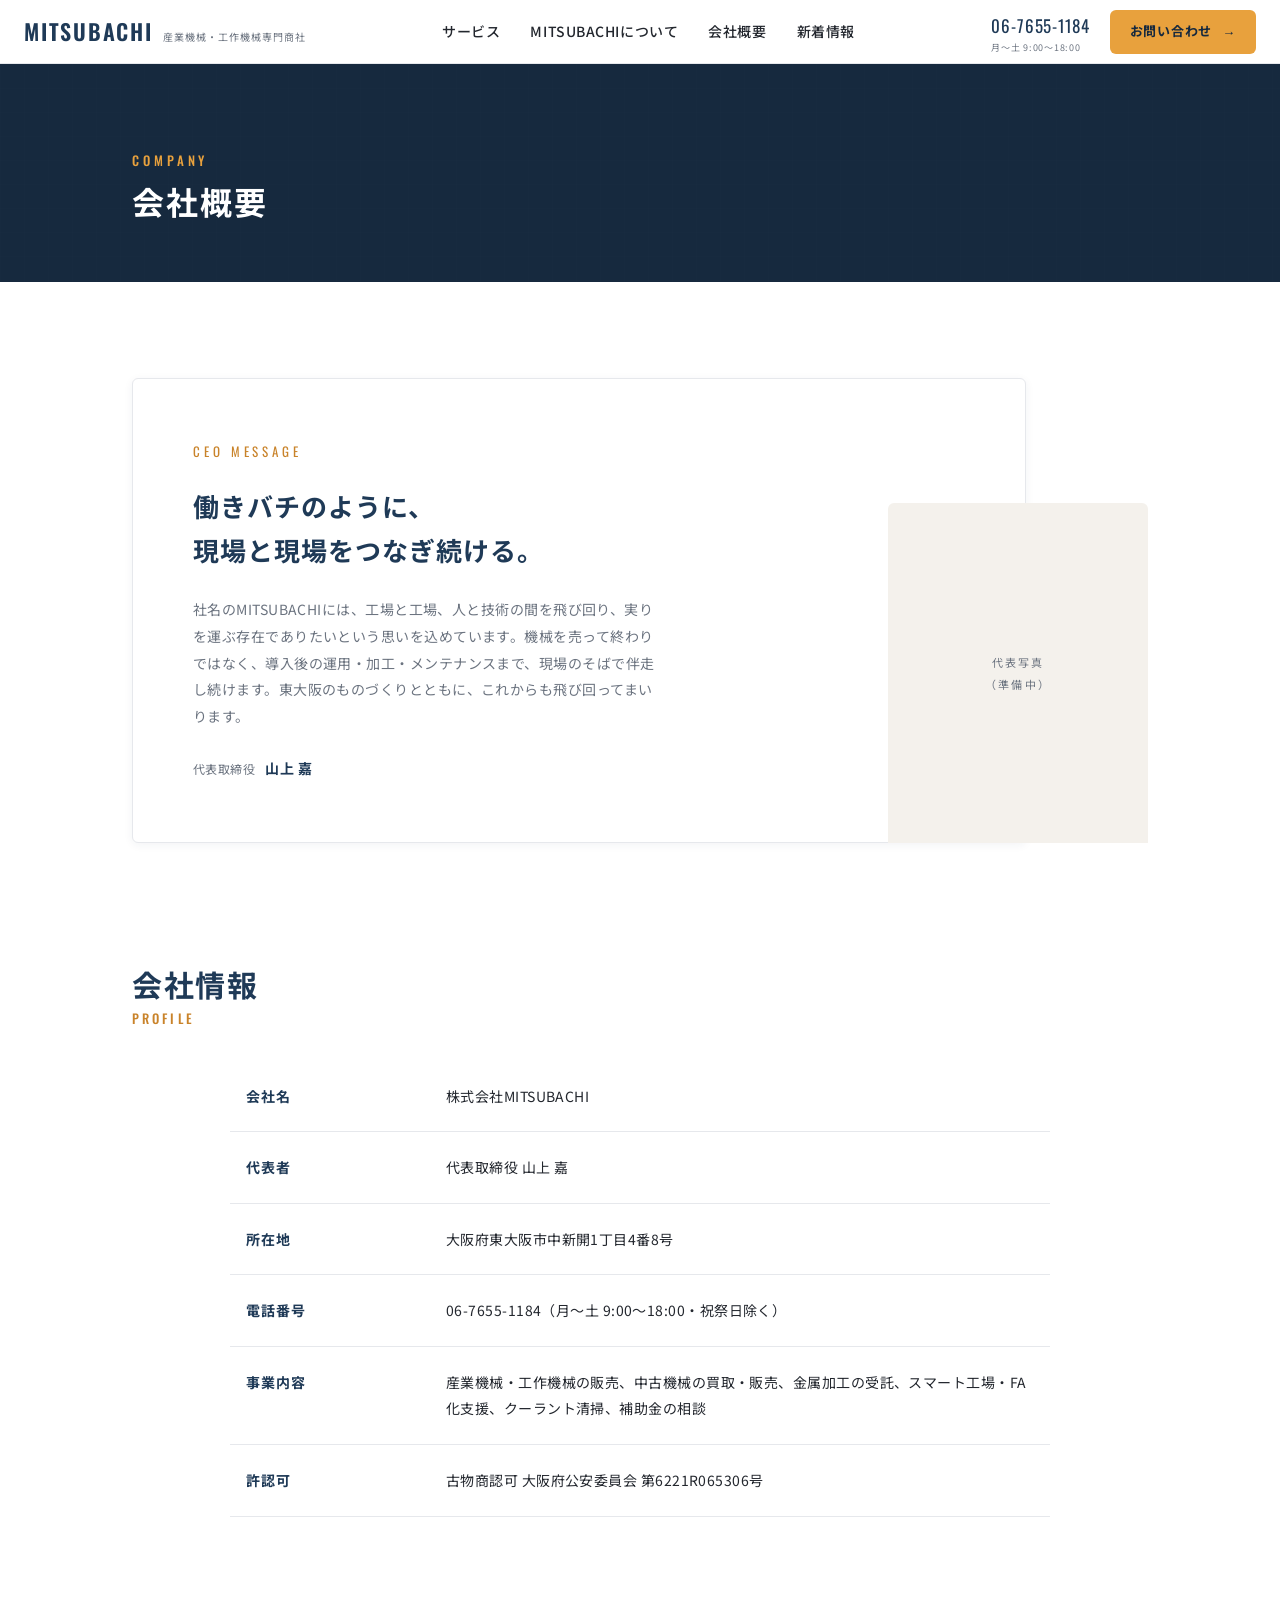
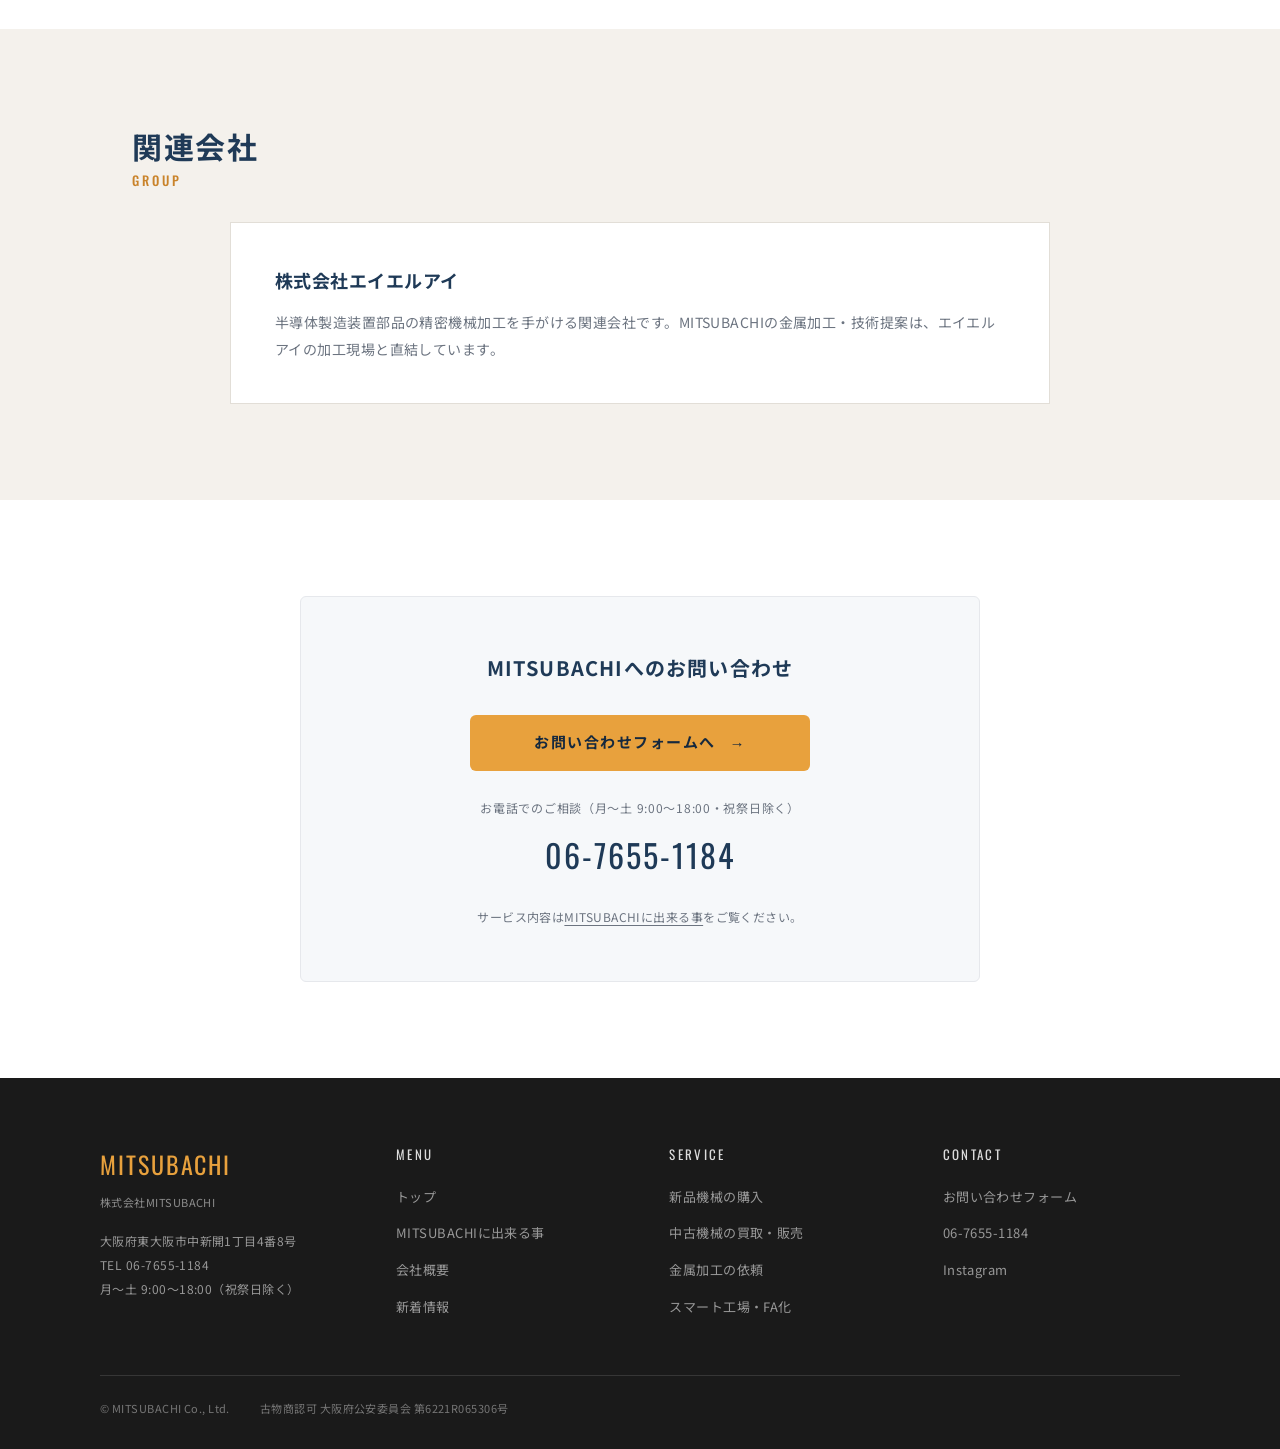
==== commit b5f705f0: "Add files via upload" ====
--- a/company.html
+++ b/company.html
@@ -2,136 +2,128 @@
 <html lang="ja">
 <head>
 <meta charset="UTF-8">
-<meta name="viewport" content="width=device-width, initial-scale=1">
+<meta name="viewport" content="width=device-width, initial-scale=1.0">
 <title>会社概要｜株式会社MITSUBACHI</title>
-<meta name="description" content="株式会社MITSUBACHIの会社概要・代表挨拶。大阪・東大阪の産業機械商社。">
+<meta name="description" content="株式会社MITSUBACHIの会社概要。代表メッセージ、会社情報、関連会社のご案内。">
 <link rel="preconnect" href="https://fonts.googleapis.com">
 <link rel="preconnect" href="https://fonts.gstatic.com" crossorigin>
-<link href="https://fonts.googleapis.com/css2?family=Noto+Sans+JP:wght@400;500;700&family=Zen+Maru+Gothic:wght@500;700&display=swap" rel="stylesheet">
+<link href="https://fonts.googleapis.com/css2?family=Oswald:wght@400;500;600&family=Noto+Sans+JP:wght@400;500;700&display=swap" rel="stylesheet">
 <link rel="stylesheet" href="css/style.css">
 </head>
 <body>
 
-<header class="site-header">
-  <div class="header-inner">
-    <a class="brand" href="index.html">
-      <svg width="40" height="40" viewBox="0 0 48 48" aria-hidden="true">
-        <polygon points="24,3 42,13.5 42,34.5 24,45 6,34.5 6,13.5" fill="none" stroke="#E8A13D" stroke-width="2.5"/>
-        <ellipse cx="18" cy="17" rx="6" ry="3.6" fill="#FBEED7" stroke="#2B4C6F" stroke-width="1.5" transform="rotate(-25 18 17)"/>
-        <ellipse cx="30" cy="16" rx="6" ry="3.6" fill="#FBEED7" stroke="#2B4C6F" stroke-width="1.5" transform="rotate(20 30 16)"/>
-        <ellipse cx="24" cy="29" rx="8.5" ry="10.5" fill="#F2C94C" stroke="#2B4C6F" stroke-width="2"/>
-        <path d="M17 25 h14 M16 30 h16 M18 35 h12" stroke="#2B4C6F" stroke-width="2.2" stroke-linecap="round"/>
-      </svg>
-      <span class="brand-text">MITSUBACHI<span class="brand-sub">株式会社MITSUBACHI</span></span>
-    </a>
-    <button class="nav-toggle" aria-expanded="false" aria-controls="siteNav" aria-label="メニュー">
-      <svg width="22" height="22" viewBox="0 0 24 24" fill="none" stroke="currentColor" stroke-width="2" stroke-linecap="round"><path d="M4 7h16M4 12h16M4 17h16"/></svg>
-    </button>
-    <nav class="site-nav" id="siteNav">
-      <a href="index.html">トップ</a>
-      <a href="services.html">MITSUBACHIに出来る事</a>
-      <a href="company.html" class="active">会社概要</a>
-      <a href="news.html">新着情報</a>
-      <a href="contact.html" class="nav-cta">お問い合わせ</a>
-    </nav>
+<header class="hd">
+  <a class="hd_logo" href="index.html"><span class="en">MITSUBACHI</span><span class="ja">産業機械・工作機械専門商社</span></a>
+  <nav class="gnav" aria-label="メインメニュー">
+    <a href="services.html">サービス</a>
+    <a href="index.html#about">MITSUBACHIについて</a>
+    <a href="company.html">会社概要</a>
+    <a href="news.html">新着情報</a>
+  </nav>
+  <div class="hd_right">
+    <a class="hd_tel" href="tel:0667551184">06-7655-1184<small>月〜土 9:00〜18:00</small></a>
+    <a class="hd_cta" href="contact.html">お問い合わせ</a>
+    <button class="burger" type="button" aria-label="メニューを開く" aria-expanded="false" aria-controls="drawer"><span></span><span></span><span></span></button>
   </div>
 </header>
+<nav class="drawer" id="drawer">
+  <a href="index.html"><span class="en">TOP</span><span class="ja">トップ</span></a>
+  <a href="services.html"><span class="en">SERVICE</span><span class="ja">MITSUBACHIに出来る事</span></a>
+  <a href="company.html"><span class="en">COMPANY</span><span class="ja">会社概要</span></a>
+  <a href="news.html"><span class="en">NEWS</span><span class="ja">新着情報</span></a>
+  <a class="d_cta" href="contact.html">お問い合わせ</a>
+</nav>
 
-<main>
+<section class="pghero">
+  <div class="patbg pat"></div>
+  <div class="inner">
+    <p class="en">Company</p>
+    <h1 class="ja">会社概要</h1>
+  </div>
+</section>
 
-<div class="page-head">
-  <span class="en">COMPANY</span>
-  <h1>会社概要・代表挨拶</h1>
-  <p>東大阪の産業機械・工作機械専門商社</p>
-</div>
+<!-- DECO-013 person overflow message card -->
+<section class="ceo" id="message">
+  <div class="card">
+    <p class="en">CEO MESSAGE</p>
+    <h2>働きバチのように、<br>現場と現場をつなぎ続ける。</h2>
+    <p class="body">社名のMITSUBACHIには、工場と工場、人と技術の間を飛び回り、実りを運ぶ存在でありたいという思いを込めています。機械を売って終わりではなく、導入後の運用・加工・メンテナンスまで、現場のそばで伴走し続けます。東大阪のものづくりとともに、これからも飛び回ってまいります。</p>
+    <p class="sign"><small>代表取締役</small>山上 嘉</p>
+  </div>
+  <div class="person pat"><span class="word">代表写真<br>（準備中）</span></div>
+</section>
 
-<!-- 代表挨拶 -->
-<section class="section">
-  <div class="container">
-    <div class="section-head">
-      <span class="en">MESSAGE</span>
-      <h2>代表挨拶</h2>
-    </div>
-    <div class="message-card">
-      <p>この地域の工場におつき合いしてきた山上嘉・エイエルアイでの仕事を兼ね、東大阪の製造業に特化した機械商社としてMITSUBACHIを立ち上げました。</p>
-      <p>「この機械、どうする？」——先代から工場を受け継いだ方が直面するその問いに、「売る・手放す」だけでなく、次の一歩を合わせて考える商社でありたいと思っています。</p>
-      <p>大手商社のような幅はありません。でも、小回りが利く、まず話を聴く。そんな商社でありたいと思っています。少しでもお役に立てれば幸いです。</p>
-      <div class="sign">代表取締役&nbsp;山上嘉</div>
+<!-- company table -->
+<section class="cmp">
+  <div class="inner">
+    <div class="sec-h"><div class="en">Profile</div><span class="ja">会社情報</span></div>
+    <table>
+      <tr><th>会社名</th><td>株式会社MITSUBACHI</td></tr>
+      <tr><th>代表者</th><td>代表取締役 山上 嘉</td></tr>
+      <tr><th>所在地</th><td>大阪府東大阪市中新開1丁目4番8号</td></tr>
+      <tr><th>電話番号</th><td><a href="tel:0667551184">06-7655-1184</a>（月〜土 9:00〜18:00・祝祭日除く）</td></tr>
+      <tr><th>事業内容</th><td>産業機械・工作機械の販売、中古機械の買取・販売、金属加工の受託、スマート工場・FA化支援、クーラント清掃、補助金の相談</td></tr>
+      <tr><th>許認可</th><td>古物商認可 大阪府公安委員会 第6221R065306号</td></tr>
+    </table>
+  </div>
+</section>
+
+<!-- partner -->
+<section class="partner">
+  <div class="inner">
+    <div class="sec-h"><div class="en">Group</div><span class="ja">関連会社</span></div>
+    <div class="pcard">
+      <h3>株式会社エイエルアイ</h3>
+      <p>半導体製造装置部品の精密機械加工を手がける関連会社です。MITSUBACHIの金属加工・技術提案は、エイエルアイの加工現場と直結しています。</p>
     </div>
   </div>
 </section>
 
-<!-- 会社概要 -->
-<section class="section section-alt">
-  <div class="container">
-    <div class="section-head">
-      <span class="en">OVERVIEW</span>
-      <h2>会社概要</h2>
-    </div>
-    <table class="company-table">
-      <tr><th>会社名</th><td>株式会社MITSUBACHI</td></tr>
-      <tr><th>役員</th><td>代表取締役&nbsp;山上嘉</td></tr>
-      <tr><th>所在地</th><td>大阪府東大阪市中新開1丁目4番8号</td></tr>
-      <tr><th>電話</th><td>06-7655-1184</td></tr>
-      <tr><th>古物商認可</th><td>大阪府公安委員会 第6221R065306号</td></tr>
-      <tr><th>事業内容</th><td>産業機械・工作機械の販売・買取 / 各種金属加工 / スマート工場の提案・設計 / クーラント清掃 / 補助金申請サポート</td></tr>
-      <tr><th>関連会社</th><td>株式会社エイエルアイ（半導体製造装置部品の精密機械加工）</td></tr>
-    </table>
-  </div>
+<!-- DECO-014 contact guidance block -->
+<section class="cguide">
+  <h2>MITSUBACHIへのお問い合わせ</h2>
+  <a class="cta" href="contact.html">お問い合わせフォームへ</a>
+  <p class="telnote">お電話でのご相談（月〜土 9:00〜18:00・祝祭日除く）</p>
+  <a class="tel" href="tel:0667551184">06-7655-1184</a>
+  <p class="note">サービス内容は<a href="services.html">MITSUBACHIに出来る事</a>をご覧ください。</p>
 </section>
 
-<!-- 関連会社 -->
-<section class="section">
-  <div class="container">
-    <div class="section-head">
-      <span class="en">PARTNER</span>
-      <h2>関連会社</h2>
-    </div>
-    <div class="related-card">
-      <h3>株式会社エイエルアイ</h3>
-      <p>半導体製造装置部品の精密機械加工を手がける関連会社です。工作機械・加工の現場を直接知るパートナーとして、MITSUBACHIの機械提案を着実にバックアップします。</p>
-    </div>
-  </div>
-</section>
-
-<!-- CTA -->
-<section class="cta-band">
-  <div class="container">
-    <h2>お気軽にお声がけください</h2>
-    <p>何から相談するか決まっていなくても、まずは山上にご連絡ください。</p>
-    <div class="cta-cols">
-      <div class="cta-col">
-        <p class="cta-micro">フォームから送信・24h受付</p>
-        <a class="btn btn-primary" href="contact.html">お問い合わせフォーム</a>
+<div class="dark">
+  <footer class="footer">
+    <div class="cols">
+      <div class="flogo">
+        <p class="en">MITSUBACHI</p>
+        <p class="ja">株式会社MITSUBACHI</p>
+        <p class="adr">大阪府東大阪市中新開1丁目4番8号<br>TEL 06-7655-1184<br>月〜土 9:00〜18:00（祝祭日除く）</p>
       </div>
-      <div class="cta-col">
-        <p class="cta-micro">お急ぎの方はお電話が確実です</p>
-        <a class="btn btn-tel" href="tel:0676551184">&#128222; 06-7655-1184</a>
+      <div class="col">
+        <p class="head">MENU</p>
+        <a href="index.html">トップ</a>
+        <a href="services.html">MITSUBACHIに出来る事</a>
+        <a href="company.html">会社概要</a>
+        <a href="news.html">新着情報</a>
+      </div>
+      <div class="col">
+        <p class="head">SERVICE</p>
+        <a href="services.html#buy">新品機械の購入</a>
+        <a href="services.html#used">中古機械の買取・販売</a>
+        <a href="services.html#metal">金属加工の依頼</a>
+        <a href="services.html#smart">スマート工場・FA化</a>
+      </div>
+      <div class="col">
+        <p class="head">CONTACT</p>
+        <a href="contact.html">お問い合わせフォーム</a>
+        <a href="tel:0667551184">06-7655-1184</a>
+        <a href="https://www.instagram.com/yuika.yamaue/" target="_blank" rel="noopener">Instagram</a>
       </div>
     </div>
-  </div>
-</section>
-
-</main>
-
-<footer class="site-footer">
-  <div class="footer-inner">
-    <div>
-      <div class="footer-brand">株式会社MITSUBACHI</div>
-      <p>産業機械・工作機械の専門商社<br>大阪府東大阪市中新開1丁目4番8号<br>TEL: 06-7655-1184<br>古物商認可：大阪府公安委員会 第6221R065306号</p>
+    <div class="copyrow">
+      <span>© MITSUBACHI Co., Ltd.</span>
+      <span>古物商認可 大阪府公安委員会 第6221R065306号</span>
     </div>
-    <nav class="footer-nav" aria-label="フッター">
-      <a href="index.html">トップ</a>
-      <a href="services.html">MITSUBACHIに出来る事</a>
-      <a href="company.html">会社概要・代表挨拶</a>
-      <a href="news.html">新着情報</a>
-      <a href="contact.html">お問い合わせ</a>
-      <a href="https://www.instagram.com/yuika.yamaue/" target="_blank" rel="noopener">Instagram</a>
-    </nav>
-  </div>
-  <div class="footer-copy">&copy; <span id="year"></span> MITSUBACHI Co., Ltd.</div>
-</footer>
+  </footer>
+</div>
 
 <script src="js/main.js"></script>
 </body>
-</html>+</html>
--- a/css/style.css
+++ b/css/style.css
@@ -1,781 +1,364 @@
-/* =========================================================
-   株式会社MITSUBACHI コーポレートサイト — FINAL v3
-   ========================================================= */
-:root {
-  --honey: #E8A13D;
-  --honey-deep: #C9832A;
-  --honey-soft: #FBEED7;
-  --shu: #D65F3B;
-  --shu-soft: #F9E4DC;
-  --ai: #2B4C6F;
-  --ai-deep: #1F3A57;
-  --green: #6E8F6E;
-  --green-soft: #E9F0E7;
-  --ink: #33302B;
-  --muted: #7C766C;
-  --cream: #FBF7EF;
-  --white: #FFFFFF;
-  --border: #EAE3D6;
-  --radius: 12px;
-}
-
-* { margin: 0; padding: 0; box-sizing: border-box; }
-html { scroll-behavior: smooth; }
-body {
-  font-family: "Noto Sans JP", "Hiragino Kaku Gothic ProN", sans-serif;
-  font-size: 16px;
-  line-height: 1.85;
-  color: var(--ink);
-  background: var(--cream);
-}
-h1, h2, h3, h4, .brand-text {
-  font-family: "Zen Maru Gothic", "Noto Sans JP", sans-serif;
-  line-height: 1.4;
-  color: var(--ai-deep);
-}
-img, svg { max-width: 100%; height: auto; }
-a { color: var(--ai); }
-
-.container {
-  max-width: 1040px;
-  margin: 0 auto;
-  padding: 0 24px;
-}
-
-/* ---- Header ---- */
-.site-header {
-  position: sticky;
-  top: 0;
-  z-index: 100;
-  background: rgba(255,255,255,0.96);
-  border-bottom: 1px solid var(--border);
-  backdrop-filter: blur(6px);
-}
-.header-inner {
-  max-width: 1120px;
-  margin: 0 auto;
-  padding: 12px 24px;
-  display: flex;
-  align-items: center;
-  justify-content: space-between;
-  gap: 16px;
-}
-.brand {
-  display: flex;
-  align-items: center;
-  gap: 10px;
-  text-decoration: none;
-}
-.brand-text {
-  font-weight: 700;
-  font-size: 20px;
-  letter-spacing: 0.06em;
-  color: var(--ai-deep);
-  display: flex;
-  flex-direction: column;
-  line-height: 1.2;
-}
-.brand-sub {
-  font-size: 11px;
-  font-weight: 500;
-  color: var(--muted);
-  letter-spacing: 0.08em;
-}
-.site-nav {
-  display: flex;
-  align-items: center;
-  gap: 4px;
-}
-.site-nav a {
-  text-decoration: none;
-  color: var(--ink);
-  font-size: 14px;
-  font-weight: 500;
-  padding: 10px 14px;
-  border-radius: 8px;
-  transition: background 0.2s;
-  min-height: 44px;
-  display: inline-flex;
-  align-items: center;
-}
-.site-nav a:hover { background: var(--honey-soft); }
-.site-nav a.active { color: var(--honey-deep); font-weight: 700; }
-.site-nav a.nav-cta {
-  background: var(--honey);
-  color: #fff;
-  font-weight: 700;
-  margin-left: 8px;
-  padding: 10px 20px;
-}
-.site-nav a.nav-cta:hover { background: var(--honey-deep); }
-.nav-toggle {
-  display: none;
-  background: none;
-  border: 1px solid var(--border);
-  border-radius: 8px;
-  width: 44px;
-  height: 44px;
-  cursor: pointer;
-  color: var(--ai-deep);
-}
-
-/* ---- Hero ---- */
-.hero {
-  background: var(--white);
-  border-bottom: 1px solid var(--border);
-  overflow: hidden;
-}
-.hero-inner {
-  max-width: 1120px;
-  margin: 0 auto;
-  padding: 56px 24px 40px;
-  display: grid;
-  grid-template-columns: 1.1fr 0.9fr;
-  gap: 32px;
-  align-items: center;
-}
-.hero-copy h1 {
-  font-size: 38px;
-  font-weight: 700;
-  margin-bottom: 20px;
-}
-.hero-copy .hero-lead {
-  color: var(--muted);
-  margin-bottom: 28px;
-  max-width: 30em;
-}
-.hero-tag {
-  display: inline-block;
-  background: var(--honey-soft);
-  color: var(--honey-deep);
-  font-size: 13px;
-  font-weight: 700;
-  border-radius: 999px;
-  padding: 4px 14px;
-  margin-bottom: 16px;
-  letter-spacing: 0.05em;
-}
-.hero-actions { display: flex; gap: 12px; flex-wrap: wrap; margin-bottom: 24px; }
-.hero-visual svg { width: 100%; height: auto; display: block; }
-
-/* 信頼バッジ行 */
-.hero-badges {
-  display: flex;
-  flex-wrap: wrap;
-  gap: 10px;
-  padding-top: 8px;
-}
-.hero-badge {
-  display: inline-flex;
-  align-items: center;
-  gap: 6px;
-  font-size: 12px;
-  font-weight: 600;
-  color: var(--muted);
-  background: var(--cream);
-  border: 1px solid var(--border);
-  border-radius: 999px;
-  padding: 4px 12px;
-}
-.hero-badge svg { color: var(--honey-deep); }
-
-/* ---- Buttons ---- */
-.btn {
-  display: inline-flex;
-  align-items: center;
-  justify-content: center;
-  gap: 8px;
-  min-height: 48px;
-  padding: 10px 28px;
-  border-radius: 8px;
-  font-size: 15px;
-  font-weight: 700;
-  text-decoration: none;
-  transition: opacity 0.2s, background 0.2s;
-  border: none;
-  cursor: pointer;
-  font-family: inherit;
-}
-.btn-primary { background: var(--honey); color: #fff; }
-.btn-primary:hover { background: var(--honey-deep); }
-.btn-outline {
-  background: #fff;
-  color: var(--ai-deep);
-  border: 1.5px solid var(--ai);
-}
-.btn-outline:hover { background: var(--green-soft); }
-.btn-tel {
-  background: var(--white);
-  color: var(--ai-deep);
-  border: 1.5px solid var(--border);
-  font-size: 15px;
-}
-.btn-tel:hover { background: var(--honey-soft); }
-
-/* ---- Sections ---- */
-.section { padding: 72px 0; }
-.section-alt { background: var(--white); border-top: 1px solid var(--border); border-bottom: 1px solid var(--border); }
-.section-head { text-align: center; margin-bottom: 44px; }
-.section-head .en {
-  display: block;
-  color: var(--honey-deep);
-  font-size: 13px;
-  font-weight: 700;
-  letter-spacing: 0.2em;
-  margin-bottom: 8px;
-}
-.section-head h2 { font-size: 28px; }
-.section-head p { color: var(--muted); margin-top: 12px; }
-
-/* ---- Cards ---- */
-.card-grid {
-  display: grid;
-  grid-template-columns: repeat(3, 1fr);
-  gap: 24px;
-}
-.card {
-  background: var(--white);
-  border: 1px solid var(--border);
-  border-radius: var(--radius);
-  padding: 28px 24px;
-  transition: transform 0.2s, box-shadow 0.2s;
-  position: relative;
-}
-.card:hover {
-  transform: translateY(-2px);
-  box-shadow: 0 1px 2px rgba(0,0,0,.05), 0 4px 12px rgba(0,0,0,.04);
-}
-.card .icon {
-  width: 52px;
-  height: 52px;
-  border-radius: 12px;
-  background: var(--honey-soft);
-  display: flex;
-  align-items: center;
-  justify-content: center;
-  margin-bottom: 16px;
-  color: var(--honey-deep);
-}
-.card h3 { font-size: 17px; margin-bottom: 8px; }
-.card p { font-size: 14px; color: var(--muted); }
-
-/* タグピル (クレライフ型) */
-.tag-pill {
-  display: inline-block;
-  font-size: 11px;
-  font-weight: 700;
-  letter-spacing: 0.05em;
-  border-radius: 999px;
-  padding: 3px 10px;
-  margin-bottom: 10px;
-}
-.tag-pill-honey { background: var(--honey-soft); color: var(--honey-deep); }
-.tag-pill-ai    { background: #E5EBF2; color: var(--ai-deep); }
-.tag-pill-green { background: var(--green-soft); color: var(--green); }
-.tag-pill-shu   { background: var(--shu-soft); color: var(--shu); }
-
-/* ---- お悩みチェックリスト -> 解決帯 (クラプロ型) ---- */
-.worry-section {
-  background: var(--white);
-  border-top: 1px solid var(--border);
-  border-bottom: 1px solid var(--border);
-  padding: 72px 0;
-}
-.check-grid {
-  display: grid;
-  grid-template-columns: repeat(3, 1fr);
-  gap: 14px;
-  margin-bottom: 32px;
-}
-.check-item {
-  background: var(--cream);
-  border: 1px solid var(--border);
-  border-radius: 10px;
-  padding: 14px 16px;
-  display: flex;
-  align-items: flex-start;
-  gap: 10px;
-  font-size: 14px;
-  font-weight: 500;
-  color: var(--ink);
-}
-.check-item::before {
-  content: '✓';
-  color: var(--shu);
-  font-weight: 900;
-  font-size: 15px;
-  flex-shrink: 0;
-  margin-top: 1px;
-}
-.worry-arrow {
-  text-align: center;
-  font-size: 32px;
-  color: var(--honey-deep);
-  margin-bottom: 24px;
-  line-height: 1;
-}
-.solution-band {
-  background: linear-gradient(135deg, var(--ai-deep) 0%, var(--ai) 100%);
-  border-radius: var(--radius);
-  padding: 32px 40px;
-  display: flex;
-  align-items: center;
-  justify-content: space-between;
-  gap: 24px;
-  flex-wrap: wrap;
-}
-.solution-band-text h3 {
-  color: #fff;
-  font-size: 22px;
-  margin-bottom: 8px;
-}
-.solution-band-text p {
-  color: rgba(255,255,255,0.80);
-  font-size: 15px;
-}
-.solution-band .btn-primary {
-  background: var(--honey);
-  white-space: nowrap;
-  flex-shrink: 0;
-}
-
-/* ---- ご相談の流れ (Diggle型) ---- */
-.flow-list {
-  display: grid;
-  grid-template-columns: repeat(4, 1fr);
-  gap: 0;
-  position: relative;
-  counter-reset: flow;
-}
-.flow-list::before {
-  content: '';
-  position: absolute;
-  top: 36px;
-  left: calc(12.5% + 20px);
-  right: calc(12.5% + 20px);
-  height: 2px;
-  background: var(--border);
-  z-index: 0;
-}
-.flow-item {
-  display: flex;
-  flex-direction: column;
-  align-items: center;
-  text-align: center;
-  padding: 0 12px;
-  position: relative;
-  z-index: 1;
-}
-.flow-num {
-  width: 72px;
-  height: 72px;
-  border-radius: 50%;
-  background: var(--honey);
-  color: #fff;
-  font-family: "Zen Maru Gothic", sans-serif;
-  font-size: 11px;
-  font-weight: 700;
-  display: flex;
-  flex-direction: column;
-  align-items: center;
-  justify-content: center;
-  margin-bottom: 16px;
-  box-shadow: 0 2px 8px rgba(232,161,61,0.35);
-  line-height: 1.2;
-}
-.flow-num span { font-size: 20px; }
-.flow-item h4 { font-size: 15px; margin-bottom: 6px; }
-.flow-item p { font-size: 13px; color: var(--muted); }
-
-/* ---- CTA 2列 (Diggle型) ---- */
-.cta-band {
-  background: var(--ai-deep);
-  color: #fff;
-  padding: 64px 24px;
-}
-.cta-band h2 { color: #fff; font-size: 26px; margin-bottom: 8px; text-align: center; }
-.cta-band > .container > p { color: rgba(255,255,255,0.75); margin-bottom: 32px; text-align: center; }
-.cta-cols {
-  display: grid;
-  grid-template-columns: 1fr 1fr;
-  gap: 20px;
-  max-width: 660px;
-  margin: 0 auto;
-}
-.cta-col {
-  background: rgba(255,255,255,0.08);
-  border: 1px solid rgba(255,255,255,0.15);
-  border-radius: var(--radius);
-  padding: 24px 20px;
-  display: flex;
-  flex-direction: column;
-  align-items: center;
-  gap: 10px;
-  text-align: center;
-}
-.cta-micro {
-  font-size: 12px;
-  color: rgba(255,255,255,0.70);
-  line-height: 1.5;
-}
-.cta-col .btn-primary { width: 100%; justify-content: center; }
-.cta-col .btn-tel {
-  width: 100%;
-  justify-content: center;
-  background: rgba(255,255,255,0.12);
-  color: #fff;
-  border-color: rgba(255,255,255,0.30);
-}
-.cta-col .btn-tel:hover { background: rgba(255,255,255,0.22); }
-
-/* legacy simple CTA */
-.cta-band .cta-actions { display: flex; gap: 12px; justify-content: center; flex-wrap: wrap; }
-.cta-band .btn-outline { background: transparent; color: #fff; border-color: rgba(255,255,255,0.6); }
-.cta-band .btn-outline:hover { background: rgba(255,255,255,0.1); }
-
-/* ---- About teaser ---- */
-.about-teaser {
-  display: grid;
-  grid-template-columns: 1fr 1fr;
-  gap: 40px;
-  align-items: center;
-}
-.about-teaser h2 { font-size: 26px; margin-bottom: 16px; }
-.about-teaser p { color: var(--muted); margin-bottom: 16px; }
-.badge-row { display: flex; gap: 8px; flex-wrap: wrap; margin-bottom: 24px; }
-.badge {
-  font-size: 13px;
-  font-weight: 500;
-  background: var(--green-soft);
-  color: var(--green);
-  border-radius: 999px;
-  padding: 4px 14px;
-}
-
-/* ---- News ---- */
-.news-list { display: grid; gap: 12px; max-width: 760px; margin: 0 auto; }
-.news-item {
-  background: var(--white);
-  border: 1px solid var(--border);
-  border-radius: var(--radius);
-  padding: 16px 20px;
-  display: flex;
-  gap: 14px;
-  align-items: center;
-  text-decoration: none;
-  transition: border-color 0.2s;
-  flex-wrap: wrap;
-}
-.news-item:hover { border-color: var(--honey); }
-.news-item time { color: var(--muted); font-size: 13px; white-space: nowrap; flex-shrink: 0; }
-.news-item .label {
-  font-size: 12px;
-  font-weight: 700;
-  color: var(--shu);
-  background: var(--shu-soft);
-  border-radius: 999px;
-  padding: 2px 10px;
-  white-space: nowrap;
-  flex-shrink: 0;
-}
-.news-item span.title { color: var(--ink); font-size: 15px; flex: 1; min-width: 0; }
-
-/* ---- Page header (下層) ---- */
-.page-head {
-  background: var(--white);
-  border-bottom: 1px solid var(--border);
-  padding: 56px 24px;
-  text-align: center;
-}
-.page-head .en {
-  display: block;
-  color: var(--honey-deep);
-  font-size: 13px;
-  font-weight: 700;
-  letter-spacing: 0.2em;
-  margin-bottom: 8px;
-}
-.page-head h1 { font-size: 32px; }
-.page-head p { color: var(--muted); margin-top: 12px; }
-
-/* ---- Service detail ---- */
-.service-block {
-  display: grid;
-  grid-template-columns: 64px 1fr;
-  gap: 24px;
-  background: var(--white);
-  border: 1px solid var(--border);
-  border-radius: var(--radius);
-  padding: 32px;
-  margin-bottom: 20px;
-}
-.service-block .icon {
-  width: 64px;
-  height: 64px;
-  border-radius: 14px;
-  background: var(--honey-soft);
-  display: flex;
-  align-items: center;
-  justify-content: center;
-  color: var(--honey-deep);
-  flex-shrink: 0;
-}
-.service-block h3 { font-size: 20px; margin-bottom: 8px; }
-.service-block p { color: var(--muted); font-size: 15px; }
-.service-block .note {
-  margin-top: 12px;
-  font-size: 13px;
-  color: var(--green);
-  background: var(--green-soft);
-  border-radius: 8px;
-  padding: 8px 14px;
-  display: inline-block;
-}
-
-/* ---- FAQ アコーディオン ---- */
-.faq-list { max-width: 760px; margin: 0 auto; display: grid; gap: 10px; }
-.faq-list details {
-  background: var(--white);
-  border: 1px solid var(--border);
-  border-radius: var(--radius);
-  overflow: hidden;
-}
-.faq-list details[open] { border-color: var(--honey); }
-.faq-list summary {
-  padding: 18px 20px;
-  font-weight: 700;
-  font-size: 15px;
-  cursor: pointer;
-  list-style: none;
-  display: flex;
-  justify-content: space-between;
-  align-items: center;
-  gap: 12px;
-}
-.faq-list summary::-webkit-details-marker { display: none; }
-.faq-list summary::after {
-  content: '＋';
-  font-size: 18px;
-  color: var(--honey-deep);
-  flex-shrink: 0;
-  transition: transform 0.2s;
-}
-.faq-list details[open] summary::after { content: '－'; }
-.faq-q-label {
-  color: var(--honey-deep);
-  font-size: 15px;
-  font-weight: 900;
-  margin-right: 10px;
-  flex-shrink: 0;
-}
-.faq-list .faq-body {
-  padding: 14px 20px 18px;
-  font-size: 15px;
-  color: var(--muted);
-  border-top: 1px solid var(--border);
-}
-
-/* ---- Company ---- */
-.message-card {
-  background: var(--white);
-  border: 1px solid var(--border);
-  border-radius: var(--radius);
-  padding: 40px;
-  max-width: 760px;
-  margin: 0 auto;
-}
-.message-card p { margin-bottom: 16px; color: var(--ink); }
-.message-card .sign {
-  text-align: right;
-  font-weight: 700;
-  color: var(--ai-deep);
-  margin-top: 24px;
-}
-.company-table {
-  width: 100%;
-  max-width: 760px;
-  margin: 0 auto;
-  border-collapse: collapse;
-  background: var(--white);
-  border: 1px solid var(--border);
-  border-radius: var(--radius);
-  overflow: hidden;
-}
-.company-table th, .company-table td {
-  padding: 16px 20px;
-  border-bottom: 1px solid var(--border);
-  text-align: left;
-  font-size: 15px;
-  vertical-align: top;
-}
-.company-table tr:last-child th,
-.company-table tr:last-child td { border-bottom: none; }
-.company-table th {
-  width: 160px;
-  background: var(--honey-soft);
-  color: var(--ai-deep);
-  font-weight: 700;
-  white-space: nowrap;
-}
-.related-card {
-  max-width: 760px;
-  margin: 0 auto;
-  background: var(--green-soft);
-  border-radius: var(--radius);
-  padding: 28px 32px;
-}
-.related-card h3 { margin-bottom: 8px; }
-.related-card p { font-size: 15px; color: var(--ink); }
-
-/* ---- Contact ---- */
-.contact-grid {
-  display: grid;
-  grid-template-columns: 1.2fr 0.8fr;
-  gap: 32px;
-  align-items: start;
-}
-.contact-form {
-  background: var(--white);
-  border: 1px solid var(--border);
-  border-radius: var(--radius);
-  padding: 32px;
-}
-.form-row { margin-bottom: 20px; }
-.form-row label {
-  display: block;
-  font-size: 14px;
-  font-weight: 700;
-  margin-bottom: 6px;
-  color: var(--ai-deep);
-}
-.form-row .req { color: var(--shu); font-size: 12px; margin-left: 6px; }
-.form-row input, .form-row textarea, .form-row select {
-  width: 100%;
-  padding: 12px 14px;
-  border: 1px solid var(--border);
-  border-radius: 8px;
-  font-size: 15px;
-  font-family: inherit;
-  background: var(--cream);
-  color: var(--ink);
-}
-.form-row input:focus, .form-row textarea:focus, .form-row select:focus {
-  outline: 2px solid var(--honey);
-  outline-offset: 1px;
-}
-.contact-aside { display: grid; gap: 16px; }
-.contact-card {
-  background: var(--white);
-  border: 1px solid var(--border);
-  border-radius: var(--radius);
-  padding: 24px;
-}
-.contact-card.honey {
-  background: var(--honey-soft);
-  border-color: var(--honey);
-}
-.contact-card h3 { font-size: 16px; margin-bottom: 8px; }
-.contact-card p { font-size: 14px; color: var(--muted); margin-bottom: 12px; }
-.contact-card .tel {
-  display: block;
-  font-size: 26px;
-  font-weight: 700;
-  color: var(--ai-deep);
-  text-decoration: none;
-  font-family: "Zen Maru Gothic", sans-serif;
-  margin-bottom: 4px;
-}
-.contact-card.honey .tel { color: var(--honey-deep); }
-.contact-card .tel-note { font-size: 12px; color: var(--muted); }
-
-/* ---- Footer ---- */
-.site-footer {
-  background: var(--ai-deep);
-  color: rgba(255,255,255,0.85);
-  padding: 48px 24px 32px;
-}
-.footer-inner {
-  max-width: 1040px;
-  margin: 0 auto;
-  display: grid;
-  grid-template-columns: 1.2fr 0.8fr;
-  gap: 32px;
-}
-.footer-brand {
-  font-family: "Zen Maru Gothic", sans-serif;
-  font-size: 18px;
-  font-weight: 700;
-  color: #fff;
-  margin-bottom: 12px;
-}
-.site-footer p { font-size: 13px; line-height: 1.9; }
-.footer-nav { display: grid; gap: 8px; align-content: start; justify-items: start; }
-.footer-nav a {
-  color: rgba(255,255,255,0.85);
-  text-decoration: none;
-  font-size: 14px;
-  min-height: 32px;
-  display: inline-flex;
-  align-items: center;
-}
-.footer-nav a:hover { color: var(--honey); }
-.footer-copy {
-  max-width: 1040px;
-  margin: 32px auto 0;
-  padding-top: 20px;
-  border-top: 1px solid rgba(255,255,255,0.2);
-  font-size: 12px;
-  color: rgba(255,255,255,0.6);
-}
-
-/* ---- Responsive 860px ---- */
-@media (max-width: 860px) {
-  .hero-inner { grid-template-columns: 1fr; padding: 40px 24px; }
-  .hero-copy h1 { font-size: 28px; }
-  .hero-visual { order: -1; max-width: 380px; margin: 0 auto; }
-  .card-grid { grid-template-columns: 1fr 1fr; }
-  .check-grid { grid-template-columns: 1fr 1fr; }
-  .flow-list { grid-template-columns: 1fr 1fr; gap: 24px; }
-  .flow-list::before { display: none; }
-  .cta-cols { grid-template-columns: 1fr 1fr; }
-  .about-teaser { grid-template-columns: 1fr; }
-  .contact-grid { grid-template-columns: 1fr; }
-  .footer-inner { grid-template-columns: 1fr; }
-
-  .nav-toggle { display: inline-flex; align-items: center; justify-content: center; }
-  .site-nav {
-    display: none;
-    position: absolute;
-    top: 100%;
-    left: 0;
-    right: 0;
-    background: #fff;
-    border-bottom: 1px solid var(--border);
-    flex-direction: column;
-    align-items: stretch;
-    padding: 12px 16px 16px;
-    gap: 4px;
-  }
-  .site-nav.open { display: flex; }
-  .site-nav a.nav-cta { margin-left: 0; justify-content: center; }
-
-  .solution-band { flex-direction: column; align-items: flex-start; padding: 24px 24px; }
-}
-
-/* ---- Responsive 560px ---- */
-@media (max-width: 560px) {
-  .card-grid { grid-template-columns: 1fr; }
-  .check-grid { grid-template-columns: 1fr; }
-  .flow-list { grid-template-columns: 1fr; }
-  .cta-cols { grid-template-columns: 1fr; }
-  .section { padding: 48px 0; }
-  .service-block { grid-template-columns: 1fr; padding: 24px; }
-  .service-block .icon { width: 52px; height: 52px; }
-  .message-card { padding: 28px 20px; }
-  .company-table th { width: 110px; font-size: 13px; }
-  .hero-copy h1 { font-size: 25px; }
-  .page-head h1 { font-size: 26px; }
-  .solution-band-text h3 { font-size: 18px; }
-  .news-item { flex-direction: column; align-items: flex-start; gap: 6px; }
-  .faq-list summary { font-size: 14px; }
-}+/* MITSUBACHI v2 - traced from kdm-company/reference catalog
+   LAYOUT-014(013_nrf) + DECO-021/018/011/013/014/024 + LAYOUT-010 + PATTERN-003 */
+
+:root{
+  --navy:#1F3A57;
+  --navy-deep:#16293e;
+  --honey:#E8A13D;
+  --honey-deep:#C9832A;
+  --ink:#23272e;
+  --muted:#6c7480;
+  --line:#e6e8ec;
+  --beige:#f4f1ec;
+  --dark:#1a1a1a;
+  --maxw:1080px;
+}
+*{box-sizing:border-box;margin:0;padding:0;}
+html{scroll-behavior:smooth;scroll-padding-top:84px;}
+body{font-family:'Noto Sans JP',sans-serif;color:var(--ink);background:#fff;line-height:1.9;font-size:15px;letter-spacing:.03em;overflow-wrap:break-word;-webkit-font-smoothing:antialiased;}
+html,body{overflow-x:clip;}
+a:focus-visible,button:focus-visible,summary:focus-visible{outline:2px solid var(--honey-deep);outline-offset:2px;}
+img{max-width:100%;display:block;width:100%;height:100%;object-fit:cover;}
+img.natural{width:auto;height:auto;object-fit:unset;}
+a{color:inherit;text-decoration:none;}
+ul{list-style:none;}
+.inner{max-width:var(--maxw);margin:0 auto;padding:0 32px;}
+
+/* responsive line-break control */
+.br-pc{display:inline;}
+.br-sp{display:none;}
+.nw{white-space:nowrap;}
+
+/* pattern-003 grid (from patterns/PATTERN-003.svg) */
+.pat{background-image:url("data:image/svg+xml,%3Csvg xmlns='http://www.w3.org/2000/svg' width='24' height='24'%3E%3Cpath d='M24 0 H0 V24' fill='none' stroke='%23334155' stroke-opacity='0.14' stroke-width='1'/%3E%3C/svg%3E");background-size:24px 24px;background-repeat:repeat;}
+
+/* section heading: ja main + en small label */
+.sec-h{display:flex;flex-direction:column-reverse;gap:6px;}
+.sec-h .ja{font-size:30px;font-weight:700;color:var(--navy);letter-spacing:.05em;line-height:1.4;}
+.sec-h .en{font-family:'Oswald',sans-serif;font-size:13px;font-weight:500;letter-spacing:.24em;color:var(--honey-deep);text-transform:uppercase;line-height:1.2;}
+.sec-h.white .ja{color:#fff;}
+.sec-h.white .en{color:var(--honey);}
+
+/* unified buttons: primary(honey) / .gh secondary(outline) / .tlink text link */
+.btn{display:inline-flex;align-items:center;justify-content:space-between;gap:16px;min-width:230px;height:52px;padding:0 22px;border-radius:6px;
+  background:var(--honey);color:var(--navy-deep);font-size:14px;font-weight:700;letter-spacing:.06em;transition:background .25s,color .25s,border-color .25s;}
+.btn::after{content:"\2192";font-family:'Oswald',sans-serif;transition:transform .25s;}
+.btn:hover{background:var(--honey-deep);color:#fff;}
+.btn:hover::after{transform:translateX(3px);}
+.btn.gh{background:transparent;border:1px solid #b9bfc7;color:var(--ink);font-weight:500;}
+.btn.gh:hover{background:transparent;border-color:var(--navy);color:var(--navy);}
+.btn.gh.w{border-color:rgba(255,255,255,.7);color:#fff;}
+.btn.gh.w:hover{border-color:#fff;color:#fff;background:rgba(255,255,255,.1);}
+.tlink{display:inline-flex;align-items:center;gap:10px;padding:6px 2px;font-size:14px;font-weight:700;color:var(--navy);letter-spacing:.06em;}
+.tlink::after{content:"\2192";font-family:'Oswald',sans-serif;transition:transform .25s;}
+.tlink:hover{text-decoration:underline;text-underline-offset:5px;}
+.tlink:hover::after{transform:translateX(3px);}
+
+/* ===== header: logo + tel + burger (LAYOUT-014) ===== */
+.hd{position:fixed;top:0;left:0;right:0;z-index:100;display:flex;justify-content:space-between;align-items:center;gap:16px;height:64px;padding:0 24px;
+  background:rgba(255,255,255,.94);border-bottom:1px solid var(--line);backdrop-filter:blur(6px);}
+.hd_logo{display:flex;align-items:baseline;gap:10px;}
+.hd_logo .en{font-family:'Oswald',sans-serif;font-size:22px;font-weight:600;letter-spacing:.08em;color:var(--navy);}
+.hd_logo .ja{font-size:10px;color:var(--muted);letter-spacing:.1em;}
+.hd_right{display:flex;align-items:center;gap:20px;}
+.hd_tel{font-family:'Oswald',sans-serif;font-size:17px;letter-spacing:.05em;color:var(--navy);}
+.hd_tel small{display:block;font-family:'Noto Sans JP',sans-serif;font-size:9px;color:var(--muted);letter-spacing:.08em;line-height:1.3;}
+.gnav{display:flex;align-items:center;gap:2px;}
+.gnav a{position:relative;display:inline-flex;align-items:center;height:44px;padding:0 14px;font-size:14px;font-weight:500;letter-spacing:.04em;color:var(--ink);transition:color .25s;}
+.gnav a::after{content:"";position:absolute;left:14px;right:14px;bottom:6px;height:2px;background:var(--honey);transform:scaleX(0);transform-origin:left;transition:transform .25s;}
+.gnav a:hover{color:var(--navy);}
+.gnav a:hover::after{transform:scaleX(1);}
+.hd_cta{display:inline-flex;align-items:center;gap:10px;height:44px;padding:0 20px;border-radius:6px;background:var(--honey);color:var(--navy-deep);font-size:13px;font-weight:700;letter-spacing:.06em;transition:background .25s,color .25s;}
+.hd_cta::after{content:"\2192";font-family:'Oswald',sans-serif;}
+.hd_cta:hover{background:var(--honey-deep);color:#fff;}
+.burger{width:44px;height:44px;border:0;background:var(--navy);cursor:pointer;display:none;flex-direction:column;justify-content:center;align-items:center;gap:6px;}
+.burger span{display:block;width:20px;height:2px;background:#fff;transition:transform .3s,opacity .3s;}
+.burger.open span:nth-child(1){transform:translateY(8px) rotate(45deg);}
+.burger.open span:nth-child(2){opacity:0;}
+.burger.open span:nth-child(3){transform:translateY(-8px) rotate(-45deg);}
+
+/* full-screen drawer nav (LAYOUT-014: 実物は全画面ドロワー+CONTACT) */
+.drawer{position:fixed;inset:0;z-index:99;background:var(--navy-deep);color:#fff;display:flex;flex-direction:column;justify-content:center;align-items:center;gap:8px;
+  opacity:0;pointer-events:none;transition:opacity .35s;}
+.drawer.open{opacity:1;pointer-events:auto;}
+.drawer a{display:block;padding:14px 20px;text-align:center;}
+.drawer .en{display:block;font-family:'Oswald',sans-serif;font-size:26px;font-weight:500;letter-spacing:.1em;text-transform:uppercase;}
+.drawer .ja{display:block;font-size:11px;color:rgba(255,255,255,.55);letter-spacing:.14em;margin-top:2px;}
+.drawer a:hover .en{color:var(--honey);}
+.drawer .d_cta{margin-top:26px;background:var(--honey);color:var(--navy-deep);padding:16px 60px;font-weight:700;letter-spacing:.1em;border-radius:6px;}
+
+/* ===== MV: full-screen kenburns + right copy + scroll line (LAYOUT-014) ===== */
+.mv{position:relative;height:92vh;max-height:780px;min-height:540px;overflow:hidden;background:var(--navy-deep);}
+.mv_bg{position:absolute;inset:0;background:url(../images/hero.webp) center/cover no-repeat;}
+.mv_bg::after{content:"";position:absolute;inset:0;background:linear-gradient(285deg,rgba(22,41,62,.42) 0%,rgba(22,41,62,.16) 50%,rgba(22,41,62,.64) 100%);}
+.mv_copy{position:absolute;top:52%;left:8%;transform:translateY(-50%);color:#fff;text-align:left;text-shadow:0 2px 24px rgba(10,20,32,.5);}
+.mv_copy .en{font-family:'Oswald',sans-serif;font-size:13px;letter-spacing:.34em;color:#FFD98F;margin-bottom:18px;text-shadow:0 1px 10px rgba(10,20,32,.8);}
+.mv_copy .big{font-size:44px;font-weight:700;line-height:1.5;letter-spacing:.06em;}
+.mv_copy .sub{margin-top:18px;font-size:14px;letter-spacing:.12em;color:rgba(255,255,255,.88);}
+.mv_btns{display:flex;flex-wrap:wrap;gap:14px;margin-top:32px;}
+.mv_scroll{position:absolute;left:40px;bottom:0;display:flex;flex-direction:column;align-items:center;gap:10px;color:#fff;}
+.mv_scroll .t{font-family:'Oswald',sans-serif;font-size:10px;letter-spacing:.3em;writing-mode:vertical-rl;}
+.mv_scroll .line{width:1px;height:64px;background:rgba(255,255,255,.4);position:relative;overflow:hidden;}
+.mv_scroll .line::after{content:"";position:absolute;top:0;left:0;width:100%;height:42%;background:var(--honey);}
+
+/* ===== three strengths: always visible 3-column (旧DECO-021を静的化) ===== */
+.axis{padding:112px 0;}
+.axis_grid{display:grid;grid-template-columns:repeat(3,1fr);gap:40px;margin-top:48px;}
+.axis_item{border-top:2px solid var(--navy);padding-top:22px;}
+.axis_item .num{font-family:'Oswald',sans-serif;font-size:15px;letter-spacing:.12em;color:var(--honey-deep);}
+.axis_item h3{font-size:19px;font-weight:700;color:var(--navy);letter-spacing:.04em;line-height:1.6;margin:8px 0 2px;}
+.axis_item .en{font-family:'Oswald',sans-serif;font-size:12px;font-weight:500;letter-spacing:.22em;color:var(--muted);text-transform:uppercase;margin-bottom:12px;}
+.axis_item .a_body{font-size:14px;color:var(--ink);}
+.axis_item .a_note{margin-top:14px;padding-top:12px;border-top:1px solid var(--line);font-size:12px;color:var(--muted);letter-spacing:.02em;}
+.axis_cta{margin-top:44px;}
+
+/* ===== DECO-018 square link panels (services) ===== */
+.treat{background:var(--beige);padding:112px 0 104px;}
+.treat_head{display:flex;justify-content:space-between;align-items:flex-end;margin-bottom:40px;gap:40px;}
+.treat_lead{flex:0 0 46%;}
+.treat_lead p{font-size:14px;color:var(--muted);}
+.svc_main{display:grid;grid-template-columns:repeat(3,1fr);gap:18px;}
+.svc_sub{display:grid;grid-template-columns:repeat(2,1fr);gap:18px;margin-top:18px;}
+.tcard{position:relative;display:flex;flex-direction:column;gap:8px;background:#fff;border:1px solid #e2ded7;border-radius:4px;padding:26px 24px 30px;transition:border-color .25s,background .25s;}
+.tcard .s_num{font-family:'Oswald',sans-serif;font-size:12px;letter-spacing:.18em;color:var(--honey-deep);}
+.tcard .s_name{font-size:18px;font-weight:700;color:var(--navy);line-height:1.5;}
+.tcard .s_desc{font-size:14px;color:var(--muted);line-height:1.8;}
+.tcard .s_arrow{position:absolute;right:20px;bottom:14px;font-family:'Oswald',sans-serif;font-size:16px;color:var(--navy);transition:transform .25s;}
+.tcard:hover{border-color:var(--navy);background:#fdfcf8;}
+.tcard:hover .s_arrow{transform:translateX(4px);}
+.tcard.sm{flex-direction:row;align-items:center;padding:20px 56px 20px 24px;}
+.tcard.sm .s_body{display:flex;flex-direction:column;gap:2px;}
+.tcard.sm .s_name{font-size:16px;}
+.tcard.sm .s_desc{font-size:13px;}
+.tcard.sm .s_arrow{bottom:auto;top:50%;transform:translateY(-50%);}
+.tcard.sm:hover .s_arrow{transform:translateY(-50%) translateX(4px);}
+.treat_cta{display:flex;justify-content:center;margin-top:40px;}
+
+/* ===== product/about: offset band 2col (LAYOUT-014) ===== */
+.product{position:relative;padding:112px 0 64px;}
+.product::before{content:"";position:absolute;top:0;left:0;width:36%;height:82%;background:var(--navy);}
+.prod_flex{position:relative;display:flex;justify-content:space-between;gap:44px;}
+.prod_img{flex:1;margin-top:110px;min-height:300px;background:url(../images/hero.webp) center/cover;}
+.prod_txt{width:50%;padding-top:44px;}
+.prod_txt .bigcopy{font-size:28px;font-weight:700;color:var(--navy);line-height:1.7;margin:20px 0 14px;letter-spacing:.04em;}
+.prod_txt .body{font-size:14px;color:var(--muted);}
+.prod_txt .li{display:flex;gap:12px;align-items:baseline;margin-top:12px;font-size:14px;}
+.prod_txt .li .dot{width:8px;height:8px;background:var(--honey);flex-shrink:0;transform:translateY(-1px);}
+.prod_txt .btn{margin-top:26px;}
+
+/* ===== recruit-style photo band -> company invite (LAYOUT-014) ===== */
+.band{position:relative;margin-top:72px;padding:88px 0;background:var(--navy-deep);color:#fff;overflow:hidden;}
+.band::before{content:"";position:absolute;inset:0;background:url(../images/hero.webp) center/cover;opacity:.18;}
+.band_flex{position:relative;display:flex;gap:44px;align-items:center;}
+.band_img{width:46%;min-height:240px;background:rgba(255,255,255,.06);border:1px solid rgba(255,255,255,.14);display:flex;align-items:center;justify-content:center;}
+.band_img .word{font-family:'Oswald',sans-serif;font-size:20px;letter-spacing:.3em;color:rgba(255,255,255,.5);}
+.band_txt{flex:1;}
+.band_txt .copy{font-size:24px;font-weight:700;line-height:1.8;margin:18px 0 10px;}
+.band_txt .body{font-size:13px;color:rgba(255,255,255,.7);}
+.band_txt .btn{margin-top:24px;}
+
+/* ===== DECO-011 news row list ===== */
+.news{padding:112px 0;}
+.news .sec-h{text-align:center;align-items:center;margin-bottom:36px;}
+.news .bar{height:2px;background:var(--navy);margin-bottom:4px;}
+.news .row{display:flex;align-items:center;gap:22px;padding:18px 4px;border-bottom:1px solid var(--line);transition:background .2s;}
+.news .row:hover{background:#f7f8fa;}
+.news .date{width:110px;flex:none;font-family:'Oswald',sans-serif;font-size:13px;letter-spacing:.08em;color:var(--muted);}
+.news .cat{flex:none;width:88px;text-align:center;padding:3px 0;font-size:11px;font-weight:700;color:#fff;background:var(--navy);border-radius:2px;}
+.news .cat.honey{background:var(--honey-deep);}
+.news .ttl{flex:1;font-size:14px;}
+.news .more{display:flex;justify-content:center;margin-top:30px;}
+
+/* ===== DECO-014 contact guidance block ===== */
+.cguide{max-width:680px;margin:96px auto;padding:52px 36px;text-align:center;background:#f6f8fa;border-radius:6px;border:1px solid var(--line);}
+.cguide h2{font-size:20px;font-weight:700;color:var(--navy);letter-spacing:.06em;margin-bottom:28px;}
+.cguide .cta{display:inline-flex;align-items:center;justify-content:center;gap:14px;width:340px;max-width:90%;height:56px;border-radius:6px;
+  background:var(--honey);color:var(--navy-deep);font-size:15px;font-weight:700;letter-spacing:.1em;margin-bottom:26px;transition:background .25s,color .25s;}
+.cguide .cta::after{content:"\2192";font-family:'Oswald',sans-serif;transition:transform .25s;}
+.cguide .cta:hover{background:var(--honey-deep);color:#fff;}
+.cguide .cta:hover::after{transform:translateX(3px);}
+.cguide .telnote{font-size:12px;color:var(--muted);margin-bottom:6px;letter-spacing:.06em;}
+.cguide .tel{display:block;font-family:'Oswald',sans-serif;font-size:32px;letter-spacing:.06em;color:var(--navy);margin-bottom:20px;}
+.cguide .note{font-size:12px;color:var(--muted);}
+.cguide .note a{text-decoration:underline;text-underline-offset:3px;}
+
+/* ===== LAYOUT-010 dark CONTACT + large footer ===== */
+.dark{background:var(--dark);color:#fff;}
+.contactband{position:relative;min-height:380px;display:flex;flex-direction:column;align-items:center;justify-content:center;text-align:center;
+  background:var(--navy-deep);overflow:hidden;padding:70px 24px;}
+.contactband .patbg{position:absolute;inset:0;opacity:.5;}
+.contactband .sub{position:relative;font-family:'Oswald',sans-serif;font-size:13px;letter-spacing:.3em;color:var(--honey);margin-bottom:14px;text-transform:uppercase;}
+.contactband .big2{position:relative;font-size:30px;font-weight:700;letter-spacing:.06em;line-height:1.5;margin-bottom:16px;}
+.contactband .p{position:relative;font-size:14px;color:rgba(255,255,255,.78);margin-bottom:30px;}
+.contactband .btn{position:relative;min-width:300px;justify-content:center;gap:12px;}
+.cb_tel{position:relative;margin-top:22px;display:inline-flex;flex-direction:column;align-items:center;padding:6px 16px;font-family:'Oswald',sans-serif;font-size:26px;letter-spacing:.05em;color:#fff;}
+.cb_tel small{font-family:'Noto Sans JP',sans-serif;font-size:11px;color:rgba(255,255,255,.6);letter-spacing:.08em;}
+.footer{padding:64px 40px 30px;}
+.footer .cols{max-width:var(--maxw);margin:0 auto;display:grid;grid-template-columns:260px repeat(3,1fr);gap:36px;}
+.footer .flogo .en{font-family:'Oswald',sans-serif;font-size:24px;letter-spacing:.08em;color:var(--honey);}
+.footer .flogo .ja{font-size:11px;color:rgba(255,255,255,.5);margin-top:4px;}
+.footer .flogo .adr{font-size:12px;color:rgba(255,255,255,.55);margin-top:16px;line-height:2;}
+.footer .col .head{font-family:'Oswald',sans-serif;font-size:13px;letter-spacing:.18em;color:rgba(255,255,255,.85);margin-bottom:18px;}
+.footer .col a{display:block;font-size:13px;color:rgba(255,255,255,.55);margin-bottom:12px;transition:color .2s;}
+.footer .col a:hover{color:var(--honey);}
+.footer .copyrow{max-width:var(--maxw);margin:44px auto 0;display:flex;gap:30px;align-items:center;font-size:11px;color:rgba(255,255,255,.4);border-top:1px solid rgba(255,255,255,.12);padding-top:22px;}
+
+/* ===== sub pages ===== */
+.pghero{position:relative;margin-top:64px;padding:84px 0 60px;background:var(--navy-deep);color:#fff;overflow:hidden;}
+.pghero .patbg{position:absolute;inset:0;opacity:.45;}
+.pghero .inner{position:relative;}
+.pghero .en{font-family:'Oswald',sans-serif;font-size:13px;font-weight:500;letter-spacing:.3em;color:var(--honey);text-transform:uppercase;}
+.pghero .ja{font-size:32px;font-weight:700;letter-spacing:.06em;margin-top:8px;line-height:1.3;}
+
+/* DECO-024 alternating service blocks */
+.svc{padding:96px 0 112px;}
+.blk{display:flex;gap:56px;align-items:center;margin-bottom:96px;}
+.blk.rev{flex-direction:row-reverse;}
+.blk:last-child{margin-bottom:0;}
+.blk .img{flex:0 0 44%;min-height:260px;border-radius:6px;position:relative;display:flex;align-items:center;justify-content:center;background:var(--beige);overflow:hidden;}
+.blk .img .word{font-family:'Oswald',sans-serif;font-size:20px;letter-spacing:.26em;color:var(--navy);opacity:.45;}
+.blk .txt{flex:1;}
+.tagpill{display:inline-block;padding:3px 14px;border:1px solid var(--honey-deep);border-radius:3px;background:#fff;font-size:11px;font-weight:700;letter-spacing:.1em;color:var(--honey-deep);margin-bottom:14px;}
+.svclogo{font-size:24px;font-weight:700;color:var(--navy);letter-spacing:.05em;margin-bottom:14px;}
+.svclogo .en{display:block;font-family:'Oswald',sans-serif;font-size:12px;font-weight:500;letter-spacing:.28em;color:var(--honey-deep);margin-bottom:6px;text-transform:uppercase;}
+.blk .p{font-size:14px;color:var(--muted);margin-bottom:8px;}
+.blk .rowbtn{display:flex;gap:12px;margin-top:20px;align-items:center;flex-wrap:wrap;}
+.pillbtn{display:inline-flex;align-items:center;gap:12px;padding:0 24px;height:46px;background:transparent;border:1px solid #b9bfc7;border-radius:6px;font-size:13px;letter-spacing:.06em;color:var(--ink);transition:border-color .25s,color .25s;}
+.pillbtn::after{content:"\2192";font-family:'Oswald',sans-serif;transition:transform .25s;}
+.pillbtn:hover{border-color:var(--navy);color:var(--navy);}
+.pillbtn:hover::after{transform:translateX(3px);}
+.svc_note{max-width:var(--maxw);margin:70px auto 0;padding:20px 32px;border:1px solid var(--line);font-size:12px;color:var(--muted);}
+
+/* DECO-013 person overflow message card */
+.ceo{max-width:var(--maxw);margin:96px auto;padding:0 32px;position:relative;}
+.ceo .card{background:#fff;border-radius:6px;border:1px solid var(--line);box-shadow:0 2px 10px rgba(31,58,87,.06);padding:60px;min-height:320px;width:88%;}
+.ceo .card .en{font-family:'Oswald',sans-serif;font-size:13px;letter-spacing:.3em;color:var(--honey-deep);margin-bottom:20px;}
+.ceo .card h2{font-size:26px;font-weight:700;color:var(--navy);line-height:1.7;margin-bottom:24px;letter-spacing:.04em;}
+.ceo .card .body{font-size:14px;color:var(--muted);max-width:60%;}
+.ceo .card .sign{margin-top:26px;font-size:14px;font-weight:700;color:var(--navy);}
+.ceo .card .sign small{font-weight:400;color:var(--muted);margin-right:10px;font-size:12px;}
+.ceo .person{position:absolute;right:32px;bottom:0;width:260px;height:340px;background:var(--beige);border-radius:6px 6px 0 0;display:flex;align-items:center;justify-content:center;}
+.ceo .person .word{font-size:11px;color:var(--muted);letter-spacing:.2em;text-align:center;line-height:2;}
+
+/* company table */
+.cmp{padding:24px 0 112px;}
+.cmp table{width:100%;max-width:820px;margin:34px auto 0;border-collapse:collapse;}
+.cmp th,.cmp td{padding:22px 16px;border-bottom:1px solid var(--line);font-size:14px;text-align:left;vertical-align:top;}
+.cmp th{width:200px;font-weight:700;color:var(--navy);letter-spacing:.06em;}
+.partner{background:var(--beige);padding:96px 0;}
+.partner .pcard{max-width:820px;margin:34px auto 0;background:#fff;border:1px solid #e2ded7;padding:40px 44px;}
+.partner .pcard h3{font-size:18px;color:var(--navy);margin-bottom:12px;}
+.partner .pcard p{font-size:14px;color:var(--muted);}
+
+/* contact form */
+.cwrap{padding:96px 0;display:grid;grid-template-columns:1.6fr 1fr;gap:48px;max-width:var(--maxw);margin:0 auto;padding-left:32px;padding-right:32px;}
+.form .frow{margin-bottom:22px;}
+.form label{display:block;font-size:13px;font-weight:700;color:var(--navy);margin-bottom:8px;letter-spacing:.06em;}
+.form .req{display:inline-block;margin-left:10px;padding:1px 8px;background:var(--honey-deep);color:#fff;font-size:10px;border-radius:2px;letter-spacing:.1em;}
+.form input,.form select,.form textarea{width:100%;padding:13px 14px;border:1px solid #d4d8de;background:#fafbfc;font-size:14px;font-family:inherit;}
+.form input:focus,.form select:focus,.form textarea:focus{outline:2px solid var(--navy);background:#fff;}
+.form textarea{min-height:170px;resize:vertical;}
+.form .submit{margin-top:28px;}
+.form .submit button{width:100%;max-width:340px;height:58px;border:0;background:var(--honey);color:var(--navy-deep);font-size:15px;font-weight:700;letter-spacing:.12em;cursor:pointer;transition:background .25s;}
+.form .submit button:hover{background:var(--honey-deep);color:#fff;}
+.cside .scard{border:1px solid var(--line);padding:30px 28px;margin-bottom:20px;}
+.cside .scard.navy{background:var(--navy-deep);color:#fff;border:0;}
+.cside .scard h3{font-size:15px;letter-spacing:.08em;margin-bottom:12px;}
+.cside .scard p{font-size:13px;color:var(--muted);}
+.cside .scard.navy p{color:rgba(255,255,255,.7);}
+.cside .tel{display:block;font-family:'Oswald',sans-serif;font-size:30px;letter-spacing:.05em;color:var(--honey);margin:10px 0 6px;}
+.cside .hours{font-size:12px;color:rgba(255,255,255,.6);}
+.cside .lbtn{display:inline-flex;align-items:center;gap:10px;margin-top:14px;padding:0 22px;height:44px;border:1px solid #c8ccd2;border-radius:6px;font-size:12px;transition:border-color .25s,color .25s;}
+.cside .lbtn::after{content:"\2192";font-family:'Oswald',sans-serif;}
+.cside .lbtn:hover{border-color:var(--navy);color:var(--navy);}
+
+/* faq rows (DECO-011 row rhythm) */
+.faq{padding:0 0 112px;}
+.faq .bar{height:2px;background:var(--navy);margin-bottom:4px;}
+.faq details{border-bottom:1px solid var(--line);}
+.faq summary{display:flex;gap:18px;align-items:baseline;padding:20px 4px;cursor:pointer;font-size:15px;font-weight:700;color:var(--navy);list-style:none;}
+.faq summary::-webkit-details-marker{display:none;}
+.faq summary .q{font-family:'Oswald',sans-serif;font-size:18px;color:var(--honey-deep);flex:none;}
+.faq .a{padding:0 4px 22px 40px;font-size:14px;color:var(--muted);}
+
+/* fade-in on scroll (class added by JS) */
+.fx{opacity:0;transform:translateY(14px);transition:opacity .55s ease,transform .55s ease;}
+.fx.in{opacity:1;transform:none;}
+@media (prefers-reduced-motion: reduce){
+  html{scroll-behavior:auto;}
+  *,*::before,*::after{animation:none !important;transition:none !important;}
+  .fx{opacity:1;transform:none;}
+}
+
+/* ===== responsive ===== */
+@media(max-width:1240px){
+  .hd_logo .ja{display:none;}
+}
+@media(max-width:1080px){
+  .hd_tel{display:none;}
+}
+@media(max-width:900px){
+  .gnav{display:none;}
+  .burger{display:flex;}
+  .footer .cols{grid-template-columns:1fr 1fr;}
+  .cwrap{grid-template-columns:1fr;}
+  .axis_grid{grid-template-columns:1fr;gap:28px;margin-top:36px;}
+  .svc_main,.svc_sub{grid-template-columns:1fr;}
+  .svc_sub{margin-top:14px;}
+}
+@media(max-width:600px){
+  body{font-size:14px;}
+  .inner{padding:0 20px;}
+  .sec-h .ja{font-size:24px;}
+  .hd{height:58px;padding:0 14px;}
+  .hd_tel{display:none;}
+  .mv{height:85vh;max-height:620px;min-height:460px;}
+  .mv_copy{left:20px;right:20px;}
+  .mv_copy .big{font-size:27px;letter-spacing:.04em;}
+  .mv_scroll{left:20px;}
+  .mv_btns{flex-direction:column;align-items:stretch;gap:10px;}
+  .mv_btns .btn{width:100%;min-width:0;}
+  .hd_cta{display:none;}
+  .axis{padding:70px 0;}
+  .treat{padding:70px 0 64px;}
+  .treat_head{flex-direction:column;align-items:flex-start;gap:18px;}
+  .treat_lead{flex:auto;}
+  .tcard{padding:22px 20px 26px;}
+  .tcard.sm{padding:18px 52px 18px 20px;}
+  .product{padding:70px 0 40px;}
+  .product::before{width:70%;height:34%;}
+  .prod_flex{flex-direction:column;}
+  .prod_img{margin-top:0;width:100%;}
+  .prod_txt{width:100%;padding-top:30px;}
+  .band_flex{flex-direction:column;}
+  .band_img{width:100%;}
+  .news{padding:70px 0;}
+  .news .row{flex-wrap:wrap;gap:8px 14px;}
+  .news .date{order:1;width:auto;}
+  .news .cat{order:2;}
+  .news .ttl{order:3;flex:1 1 100%;}
+  .contactband .big2{font-size:22px;}
+  .contactband .btn{min-width:0;width:100%;max-width:340px;}
+  .footer{padding:48px 20px 26px;}
+  .footer .cols{grid-template-columns:1fr 1fr;gap:26px;}
+  .footer .copyrow{flex-direction:column;align-items:flex-start;gap:8px;}
+  .pghero .ja{font-size:24px;}
+  .blk,.blk.rev{flex-direction:column;gap:24px;margin-bottom:64px;}
+  .blk .img{flex:auto;width:100%;min-height:190px;}
+  .ceo .card{width:100%;padding:34px 24px;}
+  .ceo .card .body{max-width:100%;}
+  .ceo .person{position:static;width:200px;height:180px;margin:24px auto 0;border-radius:12px;}
+  .cguide{margin:64px 16px;padding:36px 20px;}
+  .cguide .tel{font-size:28px;}
+  .cguide .cta{width:100%;max-width:100%;}
+  .cmp th{width:104px;}
+  .cmp th,.cmp td{padding:16px 10px;font-size:13px;}
+  .axis_grid{gap:24px;}
+  .prod_txt .bigcopy{font-size:22px;}
+  .band_txt .copy{font-size:20px;}
+  .svclogo{font-size:20px;}
+  .ceo .card h2{font-size:21px;}
+  .form .submit button{max-width:100%;}
+  .br-pc{display:none;}
+  .br-sp{display:inline;}
+}
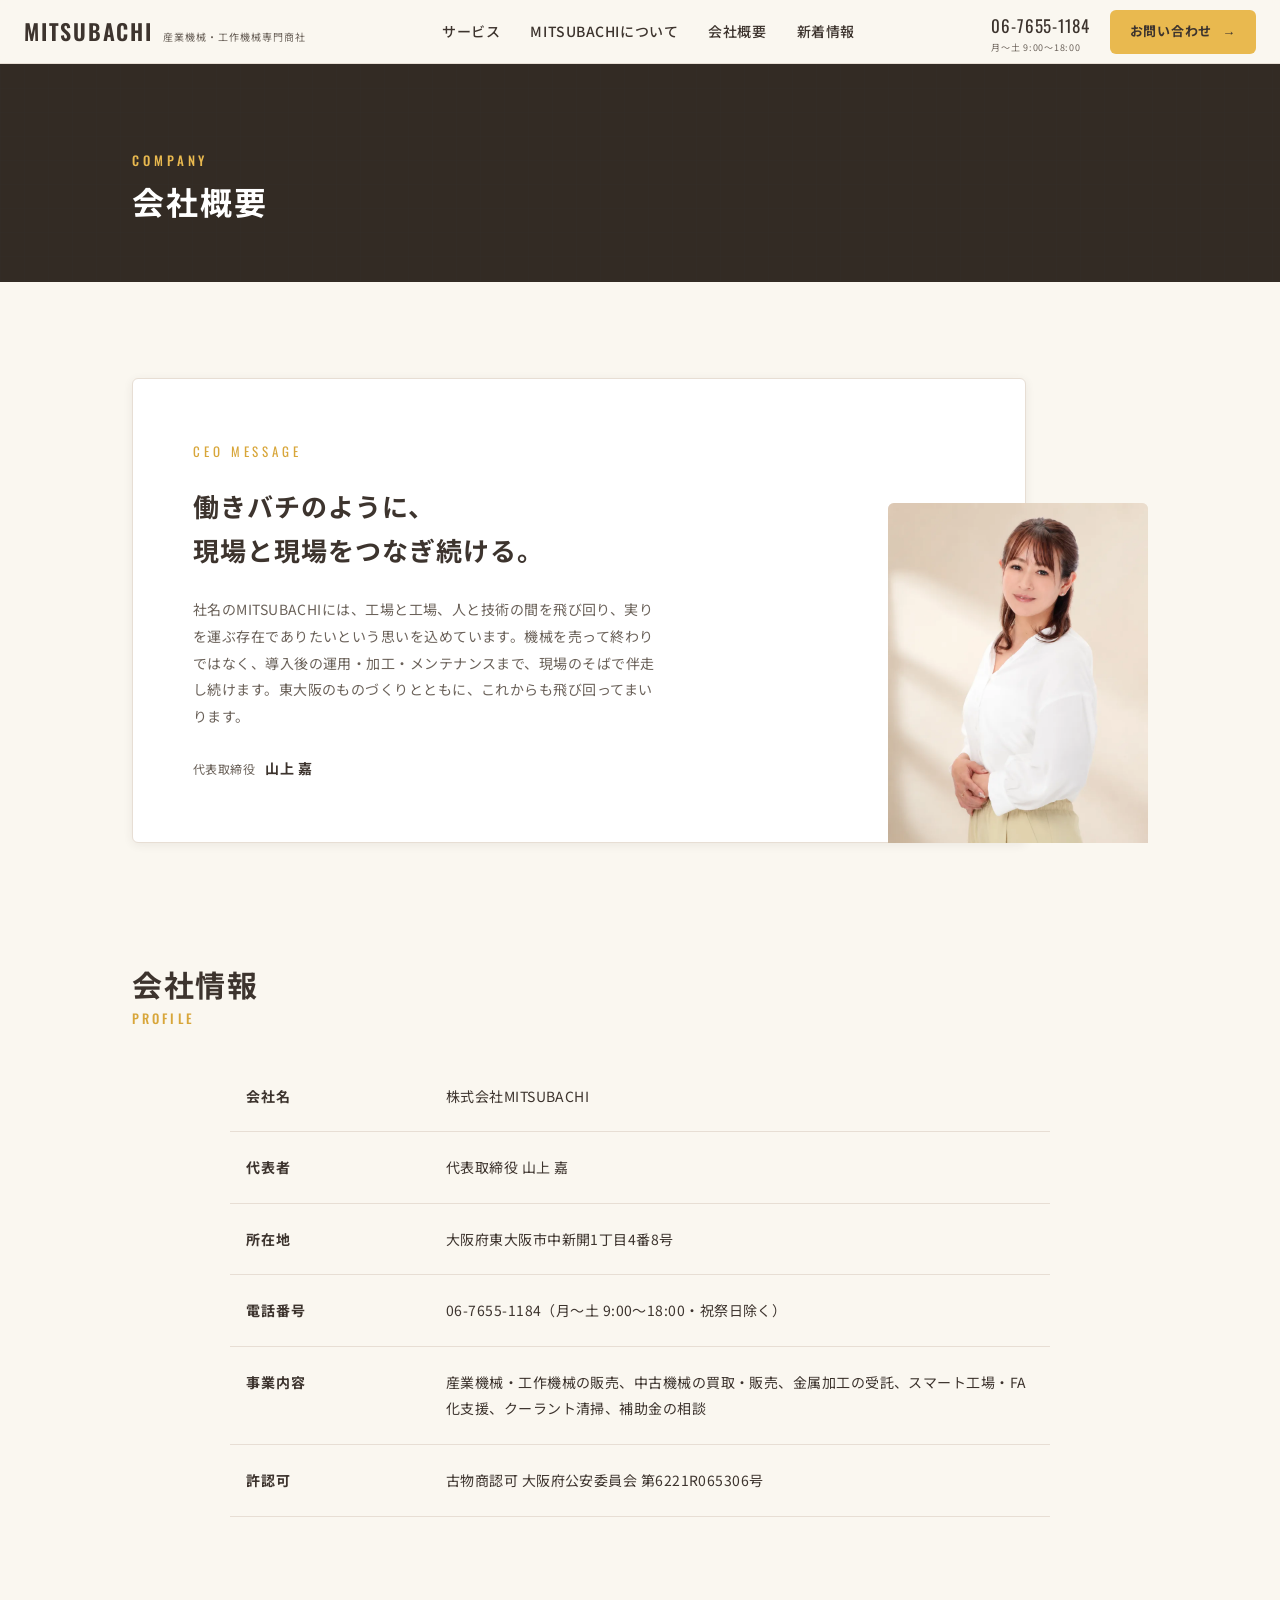
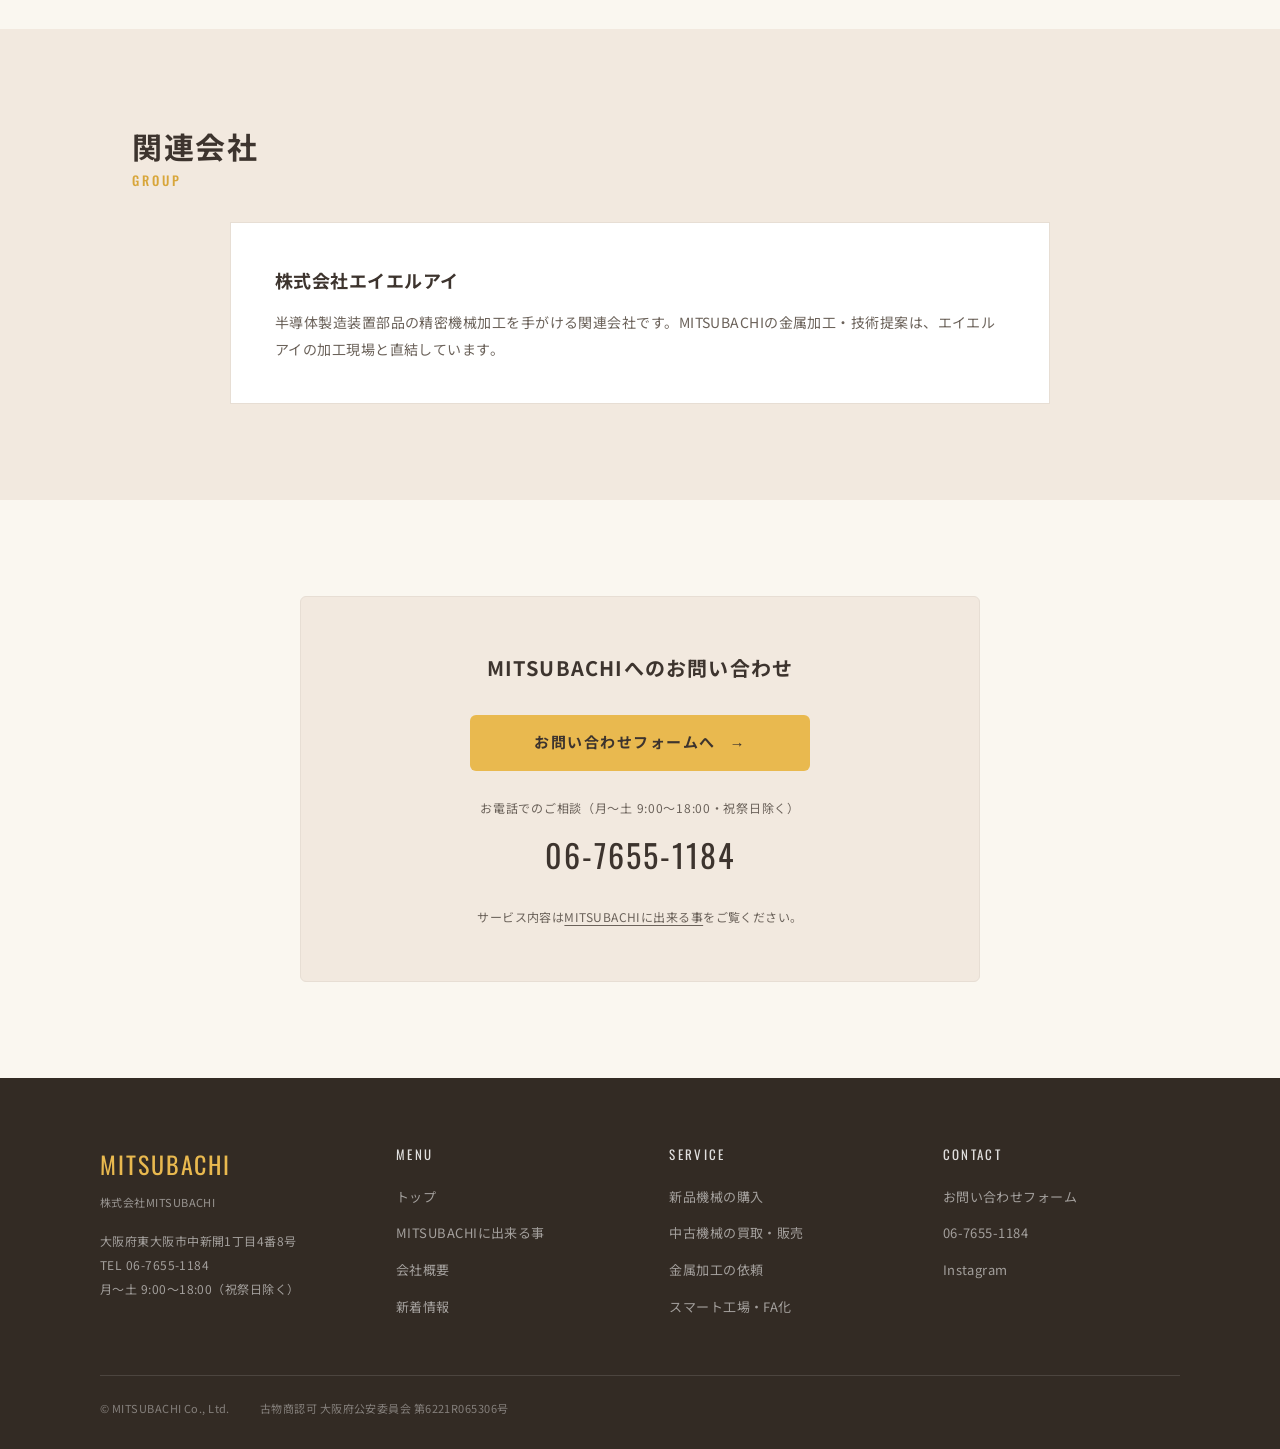
==== commit b7e8d764: "Add files via upload" ====
--- a/company.html
+++ b/company.html
@@ -8,6 +8,8 @@
 <link rel="preconnect" href="https://fonts.googleapis.com">
 <link rel="preconnect" href="https://fonts.gstatic.com" crossorigin>
 <link href="https://fonts.googleapis.com/css2?family=Oswald:wght@400;500;600&family=Noto+Sans+JP:wght@400;500;700&display=swap" rel="stylesheet">
+<link rel="icon" type="image/png" href="images/favicon.png">
+<link rel="apple-touch-icon" href="images/apple-touch-icon.png">
 <link rel="stylesheet" href="css/style.css">
 </head>
 <body>
@@ -50,7 +52,7 @@
     <p class="body">社名のMITSUBACHIには、工場と工場、人と技術の間を飛び回り、実りを運ぶ存在でありたいという思いを込めています。機械を売って終わりではなく、導入後の運用・加工・メンテナンスまで、現場のそばで伴走し続けます。東大阪のものづくりとともに、これからも飛び回ってまいります。</p>
     <p class="sign"><small>代表取締役</small>山上 嘉</p>
   </div>
-  <div class="person pat"><span class="word">代表写真<br>（準備中）</span></div>
+  <div class="person"><img src="images/ceo.webp" alt="代表取締役 山上 嘉"></div>
 </section>
 
 <!-- company table -->
--- a/css/style.css
+++ b/css/style.css
@@ -2,20 +2,23 @@
    LAYOUT-014(013_nrf) + DECO-021/018/011/013/014/024 + LAYOUT-010 + PATTERN-003 */
 
 :root{
-  --navy:#1F3A57;
-  --navy-deep:#16293e;
-  --honey:#E8A13D;
-  --honey-deep:#C9832A;
-  --ink:#23272e;
-  --muted:#6c7480;
-  --line:#e6e8ec;
-  --beige:#f4f1ec;
-  --dark:#1a1a1a;
+  --navy:#3D342E;
+  --navy-deep:#332B24;
+  --honey:#E9B94F;
+  --honey-deep:#D8A63A;
+  --ink:#3D342E;
+  --muted:#6B625A;
+  --line:#E7DED4;
+  --beige:#F2E9DF;
+  --dark:#332B24;
+  --bg:#FAF7F0;
+  --accent:#F6A87A;
+  --support:#BFC8D6;
   --maxw:1080px;
 }
 *{box-sizing:border-box;margin:0;padding:0;}
 html{scroll-behavior:smooth;scroll-padding-top:84px;}
-body{font-family:'Noto Sans JP',sans-serif;color:var(--ink);background:#fff;line-height:1.9;font-size:15px;letter-spacing:.03em;overflow-wrap:break-word;-webkit-font-smoothing:antialiased;}
+body{font-family:'Noto Sans JP',sans-serif;color:var(--ink);background:var(--bg);line-height:1.9;font-size:15px;letter-spacing:.03em;overflow-wrap:break-word;-webkit-font-smoothing:antialiased;}
 html,body{overflow-x:clip;}
 a:focus-visible,button:focus-visible,summary:focus-visible{outline:2px solid var(--honey-deep);outline-offset:2px;}
 img{max-width:100%;display:block;width:100%;height:100%;object-fit:cover;}
@@ -41,13 +44,13 @@
 
 /* unified buttons: primary(honey) / .gh secondary(outline) / .tlink text link */
 .btn{display:inline-flex;align-items:center;justify-content:space-between;gap:16px;min-width:230px;height:52px;padding:0 22px;border-radius:6px;
-  background:var(--honey);color:var(--navy-deep);font-size:14px;font-weight:700;letter-spacing:.06em;transition:background .25s,color .25s,border-color .25s;}
+  background:var(--honey);color:var(--ink);font-size:14px;font-weight:700;letter-spacing:.06em;transition:background .25s,color .25s,border-color .25s;}
 .btn::after{content:"\2192";font-family:'Oswald',sans-serif;transition:transform .25s;}
-.btn:hover{background:var(--honey-deep);color:#fff;}
+.btn:hover{background:var(--honey-deep);color:var(--ink);}
 .btn:hover::after{transform:translateX(3px);}
-.btn.gh{background:transparent;border:1px solid #b9bfc7;color:var(--ink);font-weight:500;}
-.btn.gh:hover{background:transparent;border-color:var(--navy);color:var(--navy);}
-.btn.gh.w{border-color:rgba(255,255,255,.7);color:#fff;}
+.btn.gh{background:#fff;border:1px solid var(--honey);color:var(--ink);font-weight:500;}
+.btn.gh:hover{background:#FAF3DD;border-color:var(--honey-deep);color:var(--ink);}
+.btn.gh.w{background:transparent;border-color:rgba(255,255,255,.7);color:#fff;}
 .btn.gh.w:hover{border-color:#fff;color:#fff;background:rgba(255,255,255,.1);}
 .tlink{display:inline-flex;align-items:center;gap:10px;padding:6px 2px;font-size:14px;font-weight:700;color:var(--navy);letter-spacing:.06em;}
 .tlink::after{content:"\2192";font-family:'Oswald',sans-serif;transition:transform .25s;}
@@ -56,7 +59,7 @@
 
 /* ===== header: logo + tel + burger (LAYOUT-014) ===== */
 .hd{position:fixed;top:0;left:0;right:0;z-index:100;display:flex;justify-content:space-between;align-items:center;gap:16px;height:64px;padding:0 24px;
-  background:rgba(255,255,255,.94);border-bottom:1px solid var(--line);backdrop-filter:blur(6px);}
+  background:rgba(250,247,240,.94);border-bottom:1px solid var(--line);backdrop-filter:blur(6px);}
 .hd_logo{display:flex;align-items:baseline;gap:10px;}
 .hd_logo .en{font-family:'Oswald',sans-serif;font-size:22px;font-weight:600;letter-spacing:.08em;color:var(--navy);}
 .hd_logo .ja{font-size:10px;color:var(--muted);letter-spacing:.1em;}
@@ -68,9 +71,9 @@
 .gnav a::after{content:"";position:absolute;left:14px;right:14px;bottom:6px;height:2px;background:var(--honey);transform:scaleX(0);transform-origin:left;transition:transform .25s;}
 .gnav a:hover{color:var(--navy);}
 .gnav a:hover::after{transform:scaleX(1);}
-.hd_cta{display:inline-flex;align-items:center;gap:10px;height:44px;padding:0 20px;border-radius:6px;background:var(--honey);color:var(--navy-deep);font-size:13px;font-weight:700;letter-spacing:.06em;transition:background .25s,color .25s;}
+.hd_cta{display:inline-flex;align-items:center;gap:10px;height:44px;padding:0 20px;border-radius:6px;background:var(--honey);color:var(--ink);font-size:13px;font-weight:700;letter-spacing:.06em;transition:background .25s,color .25s;}
 .hd_cta::after{content:"\2192";font-family:'Oswald',sans-serif;}
-.hd_cta:hover{background:var(--honey-deep);color:#fff;}
+.hd_cta:hover{background:var(--honey-deep);color:var(--ink);}
 .burger{width:44px;height:44px;border:0;background:var(--navy);cursor:pointer;display:none;flex-direction:column;justify-content:center;align-items:center;gap:6px;}
 .burger span{display:block;width:20px;height:2px;background:#fff;transition:transform .3s,opacity .3s;}
 .burger.open span:nth-child(1){transform:translateY(8px) rotate(45deg);}
@@ -90,9 +93,9 @@
 /* ===== MV: full-screen kenburns + right copy + scroll line (LAYOUT-014) ===== */
 .mv{position:relative;height:92vh;max-height:780px;min-height:540px;overflow:hidden;background:var(--navy-deep);}
 .mv_bg{position:absolute;inset:0;background:url(../images/hero.webp) center/cover no-repeat;}
-.mv_bg::after{content:"";position:absolute;inset:0;background:linear-gradient(285deg,rgba(22,41,62,.42) 0%,rgba(22,41,62,.16) 50%,rgba(22,41,62,.64) 100%);}
-.mv_copy{position:absolute;top:52%;left:8%;transform:translateY(-50%);color:#fff;text-align:left;text-shadow:0 2px 24px rgba(10,20,32,.5);}
-.mv_copy .en{font-family:'Oswald',sans-serif;font-size:13px;letter-spacing:.34em;color:#FFD98F;margin-bottom:18px;text-shadow:0 1px 10px rgba(10,20,32,.8);}
+.mv_bg::after{content:"";position:absolute;inset:0;background:linear-gradient(285deg,rgba(51,43,36,.42) 0%,rgba(51,43,36,.16) 50%,rgba(51,43,36,.64) 100%);}
+.mv_copy{position:absolute;top:52%;left:8%;transform:translateY(-50%);color:#fff;text-align:left;text-shadow:0 2px 24px rgba(45,35,25,.5);}
+.mv_copy .en{font-family:'Oswald',sans-serif;font-size:13px;letter-spacing:.34em;color:#F3D48A;margin-bottom:18px;text-shadow:0 1px 10px rgba(45,35,25,.8);}
 .mv_copy .big{font-size:44px;font-weight:700;line-height:1.5;letter-spacing:.06em;}
 .mv_copy .sub{margin-top:18px;font-size:14px;letter-spacing:.12em;color:rgba(255,255,255,.88);}
 .mv_btns{display:flex;flex-wrap:wrap;gap:14px;margin-top:32px;}
@@ -104,7 +107,7 @@
 /* ===== three strengths: always visible 3-column (旧DECO-021を静的化) ===== */
 .axis{padding:112px 0;}
 .axis_grid{display:grid;grid-template-columns:repeat(3,1fr);gap:40px;margin-top:48px;}
-.axis_item{border-top:2px solid var(--navy);padding-top:22px;}
+.axis_item{border-top:2px solid var(--honey);padding-top:22px;}
 .axis_item .num{font-family:'Oswald',sans-serif;font-size:15px;letter-spacing:.12em;color:var(--honey-deep);}
 .axis_item h3{font-size:19px;font-weight:700;color:var(--navy);letter-spacing:.04em;line-height:1.6;margin:8px 0 2px;}
 .axis_item .en{font-family:'Oswald',sans-serif;font-size:12px;font-weight:500;letter-spacing:.22em;color:var(--muted);text-transform:uppercase;margin-bottom:12px;}
@@ -119,12 +122,12 @@
 .treat_lead p{font-size:14px;color:var(--muted);}
 .svc_main{display:grid;grid-template-columns:repeat(3,1fr);gap:18px;}
 .svc_sub{display:grid;grid-template-columns:repeat(2,1fr);gap:18px;margin-top:18px;}
-.tcard{position:relative;display:flex;flex-direction:column;gap:8px;background:#fff;border:1px solid #e2ded7;border-radius:4px;padding:26px 24px 30px;transition:border-color .25s,background .25s;}
+.tcard{position:relative;display:flex;flex-direction:column;gap:8px;background:#fff;border:1px solid var(--line);border-radius:4px;padding:26px 24px 30px;transition:border-color .25s,background .25s;}
 .tcard .s_num{font-family:'Oswald',sans-serif;font-size:12px;letter-spacing:.18em;color:var(--honey-deep);}
 .tcard .s_name{font-size:18px;font-weight:700;color:var(--navy);line-height:1.5;}
 .tcard .s_desc{font-size:14px;color:var(--muted);line-height:1.8;}
 .tcard .s_arrow{position:absolute;right:20px;bottom:14px;font-family:'Oswald',sans-serif;font-size:16px;color:var(--navy);transition:transform .25s;}
-.tcard:hover{border-color:var(--navy);background:#fdfcf8;}
+.tcard:hover{border-color:var(--honey-deep);background:#FAF3DD;}
 .tcard:hover .s_arrow{transform:translateX(4px);}
 .tcard.sm{flex-direction:row;align-items:center;padding:20px 56px 20px 24px;}
 .tcard.sm .s_body{display:flex;flex-direction:column;gap:2px;}
@@ -135,10 +138,10 @@
 .treat_cta{display:flex;justify-content:center;margin-top:40px;}
 
 /* ===== product/about: offset band 2col (LAYOUT-014) ===== */
-.product{position:relative;padding:112px 0 64px;}
+.product{position:relative;padding:112px 0 64px;background:#fff;}
 .product::before{content:"";position:absolute;top:0;left:0;width:36%;height:82%;background:var(--navy);}
 .prod_flex{position:relative;display:flex;justify-content:space-between;gap:44px;}
-.prod_img{flex:1;margin-top:110px;min-height:300px;background:url(../images/hero.webp) center/cover;}
+.prod_img{flex:1;margin-top:110px;min-height:300px;background:url(../images/about.webp) center/cover;}
 .prod_txt{width:50%;padding-top:44px;}
 .prod_txt .bigcopy{font-size:28px;font-weight:700;color:var(--navy);line-height:1.7;margin:20px 0 14px;letter-spacing:.04em;}
 .prod_txt .body{font-size:14px;color:var(--muted);}
@@ -148,7 +151,7 @@
 
 /* ===== recruit-style photo band -> company invite (LAYOUT-014) ===== */
 .band{position:relative;margin-top:72px;padding:88px 0;background:var(--navy-deep);color:#fff;overflow:hidden;}
-.band::before{content:"";position:absolute;inset:0;background:url(../images/hero.webp) center/cover;opacity:.18;}
+.band::before{content:"";position:absolute;inset:0;background:url(../images/band.webp) center/cover;opacity:.18;}
 .band_flex{position:relative;display:flex;gap:44px;align-items:center;}
 .band_img{width:46%;min-height:240px;background:rgba(255,255,255,.06);border:1px solid rgba(255,255,255,.14);display:flex;align-items:center;justify-content:center;}
 .band_img .word{font-family:'Oswald',sans-serif;font-size:20px;letter-spacing:.3em;color:rgba(255,255,255,.5);}
@@ -160,22 +163,22 @@
 /* ===== DECO-011 news row list ===== */
 .news{padding:112px 0;}
 .news .sec-h{text-align:center;align-items:center;margin-bottom:36px;}
-.news .bar{height:2px;background:var(--navy);margin-bottom:4px;}
+.news .bar{height:2px;background:var(--honey);margin-bottom:4px;}
 .news .row{display:flex;align-items:center;gap:22px;padding:18px 4px;border-bottom:1px solid var(--line);transition:background .2s;}
-.news .row:hover{background:#f7f8fa;}
+.news .row:hover{background:#F5EEE1;}
 .news .date{width:110px;flex:none;font-family:'Oswald',sans-serif;font-size:13px;letter-spacing:.08em;color:var(--muted);}
-.news .cat{flex:none;width:88px;text-align:center;padding:3px 0;font-size:11px;font-weight:700;color:#fff;background:var(--navy);border-radius:2px;}
-.news .cat.honey{background:var(--honey-deep);}
+.news .cat{flex:none;width:88px;text-align:center;padding:3px 0;font-size:11px;font-weight:700;color:var(--ink);background:var(--support);border-radius:2px;}
+.news .cat.honey{background:var(--accent);}
 .news .ttl{flex:1;font-size:14px;}
 .news .more{display:flex;justify-content:center;margin-top:30px;}
 
 /* ===== DECO-014 contact guidance block ===== */
-.cguide{max-width:680px;margin:96px auto;padding:52px 36px;text-align:center;background:#f6f8fa;border-radius:6px;border:1px solid var(--line);}
+.cguide{max-width:680px;margin:96px auto;padding:52px 36px;text-align:center;background:var(--beige);border-radius:6px;border:1px solid var(--line);}
 .cguide h2{font-size:20px;font-weight:700;color:var(--navy);letter-spacing:.06em;margin-bottom:28px;}
 .cguide .cta{display:inline-flex;align-items:center;justify-content:center;gap:14px;width:340px;max-width:90%;height:56px;border-radius:6px;
-  background:var(--honey);color:var(--navy-deep);font-size:15px;font-weight:700;letter-spacing:.1em;margin-bottom:26px;transition:background .25s,color .25s;}
+  background:var(--honey);color:var(--ink);font-size:15px;font-weight:700;letter-spacing:.1em;margin-bottom:26px;transition:background .25s,color .25s;}
 .cguide .cta::after{content:"\2192";font-family:'Oswald',sans-serif;transition:transform .25s;}
-.cguide .cta:hover{background:var(--honey-deep);color:#fff;}
+.cguide .cta:hover{background:var(--honey-deep);color:var(--ink);}
 .cguide .cta:hover::after{transform:translateX(3px);}
 .cguide .telnote{font-size:12px;color:var(--muted);margin-bottom:6px;letter-spacing:.06em;}
 .cguide .tel{display:block;font-family:'Oswald',sans-serif;font-size:32px;letter-spacing:.06em;color:var(--navy);margin-bottom:20px;}
@@ -223,15 +226,15 @@
 .svclogo .en{display:block;font-family:'Oswald',sans-serif;font-size:12px;font-weight:500;letter-spacing:.28em;color:var(--honey-deep);margin-bottom:6px;text-transform:uppercase;}
 .blk .p{font-size:14px;color:var(--muted);margin-bottom:8px;}
 .blk .rowbtn{display:flex;gap:12px;margin-top:20px;align-items:center;flex-wrap:wrap;}
-.pillbtn{display:inline-flex;align-items:center;gap:12px;padding:0 24px;height:46px;background:transparent;border:1px solid #b9bfc7;border-radius:6px;font-size:13px;letter-spacing:.06em;color:var(--ink);transition:border-color .25s,color .25s;}
+.pillbtn{display:inline-flex;align-items:center;gap:12px;padding:0 24px;height:46px;background:#fff;border:1px solid var(--honey);border-radius:6px;font-size:13px;letter-spacing:.06em;color:var(--ink);transition:border-color .25s,color .25s;}
 .pillbtn::after{content:"\2192";font-family:'Oswald',sans-serif;transition:transform .25s;}
-.pillbtn:hover{border-color:var(--navy);color:var(--navy);}
+.pillbtn:hover{background:#FAF3DD;border-color:var(--honey-deep);color:var(--ink);}
 .pillbtn:hover::after{transform:translateX(3px);}
 .svc_note{max-width:var(--maxw);margin:70px auto 0;padding:20px 32px;border:1px solid var(--line);font-size:12px;color:var(--muted);}
 
 /* DECO-013 person overflow message card */
 .ceo{max-width:var(--maxw);margin:96px auto;padding:0 32px;position:relative;}
-.ceo .card{background:#fff;border-radius:6px;border:1px solid var(--line);box-shadow:0 2px 10px rgba(31,58,87,.06);padding:60px;min-height:320px;width:88%;}
+.ceo .card{background:#fff;border-radius:6px;border:1px solid var(--line);box-shadow:0 2px 10px rgba(61,52,46,.08);padding:60px;min-height:320px;width:88%;}
 .ceo .card .en{font-family:'Oswald',sans-serif;font-size:13px;letter-spacing:.3em;color:var(--honey-deep);margin-bottom:20px;}
 .ceo .card h2{font-size:26px;font-weight:700;color:var(--navy);line-height:1.7;margin-bottom:24px;letter-spacing:.04em;}
 .ceo .card .body{font-size:14px;color:var(--muted);max-width:60%;}
@@ -239,6 +242,8 @@
 .ceo .card .sign small{font-weight:400;color:var(--muted);margin-right:10px;font-size:12px;}
 .ceo .person{position:absolute;right:32px;bottom:0;width:260px;height:340px;background:var(--beige);border-radius:6px 6px 0 0;display:flex;align-items:center;justify-content:center;}
 .ceo .person .word{font-size:11px;color:var(--muted);letter-spacing:.2em;text-align:center;line-height:2;}
+.ceo .person{overflow:hidden;}
+.ceo .person img{object-position:top;}
 
 /* company table */
 .cmp{padding:24px 0 112px;}
@@ -246,7 +251,7 @@
 .cmp th,.cmp td{padding:22px 16px;border-bottom:1px solid var(--line);font-size:14px;text-align:left;vertical-align:top;}
 .cmp th{width:200px;font-weight:700;color:var(--navy);letter-spacing:.06em;}
 .partner{background:var(--beige);padding:96px 0;}
-.partner .pcard{max-width:820px;margin:34px auto 0;background:#fff;border:1px solid #e2ded7;padding:40px 44px;}
+.partner .pcard{max-width:820px;margin:34px auto 0;background:#fff;border:1px solid var(--line);padding:40px 44px;}
 .partner .pcard h3{font-size:18px;color:var(--navy);margin-bottom:12px;}
 .partner .pcard p{font-size:14px;color:var(--muted);}
 
@@ -254,13 +259,13 @@
 .cwrap{padding:96px 0;display:grid;grid-template-columns:1.6fr 1fr;gap:48px;max-width:var(--maxw);margin:0 auto;padding-left:32px;padding-right:32px;}
 .form .frow{margin-bottom:22px;}
 .form label{display:block;font-size:13px;font-weight:700;color:var(--navy);margin-bottom:8px;letter-spacing:.06em;}
-.form .req{display:inline-block;margin-left:10px;padding:1px 8px;background:var(--honey-deep);color:#fff;font-size:10px;border-radius:2px;letter-spacing:.1em;}
-.form input,.form select,.form textarea{width:100%;padding:13px 14px;border:1px solid #d4d8de;background:#fafbfc;font-size:14px;font-family:inherit;}
-.form input:focus,.form select:focus,.form textarea:focus{outline:2px solid var(--navy);background:#fff;}
+.form .req{display:inline-block;margin-left:10px;padding:1px 8px;background:var(--accent);color:var(--ink);font-size:10px;border-radius:2px;letter-spacing:.1em;}
+.form input,.form select,.form textarea{width:100%;padding:13px 14px;border:1px solid var(--line);background:#fff;font-size:14px;font-family:inherit;}
+.form input:focus,.form select:focus,.form textarea:focus{outline:2px solid var(--honey-deep);background:#fff;}
 .form textarea{min-height:170px;resize:vertical;}
 .form .submit{margin-top:28px;}
-.form .submit button{width:100%;max-width:340px;height:58px;border:0;background:var(--honey);color:var(--navy-deep);font-size:15px;font-weight:700;letter-spacing:.12em;cursor:pointer;transition:background .25s;}
-.form .submit button:hover{background:var(--honey-deep);color:#fff;}
+.form .submit button{width:100%;max-width:340px;height:58px;border:0;background:var(--honey);color:var(--ink);font-size:15px;font-weight:700;letter-spacing:.12em;cursor:pointer;transition:background .25s;}
+.form .submit button:hover{background:var(--honey-deep);color:var(--ink);}
 .cside .scard{border:1px solid var(--line);padding:30px 28px;margin-bottom:20px;}
 .cside .scard.navy{background:var(--navy-deep);color:#fff;border:0;}
 .cside .scard h3{font-size:15px;letter-spacing:.08em;margin-bottom:12px;}
@@ -268,13 +273,13 @@
 .cside .scard.navy p{color:rgba(255,255,255,.7);}
 .cside .tel{display:block;font-family:'Oswald',sans-serif;font-size:30px;letter-spacing:.05em;color:var(--honey);margin:10px 0 6px;}
 .cside .hours{font-size:12px;color:rgba(255,255,255,.6);}
-.cside .lbtn{display:inline-flex;align-items:center;gap:10px;margin-top:14px;padding:0 22px;height:44px;border:1px solid #c8ccd2;border-radius:6px;font-size:12px;transition:border-color .25s,color .25s;}
+.cside .lbtn{display:inline-flex;align-items:center;gap:10px;margin-top:14px;padding:0 22px;height:44px;border:1px solid var(--honey);border-radius:6px;font-size:12px;transition:border-color .25s,color .25s;}
 .cside .lbtn::after{content:"\2192";font-family:'Oswald',sans-serif;}
-.cside .lbtn:hover{border-color:var(--navy);color:var(--navy);}
+.cside .lbtn:hover{border-color:var(--honey-deep);color:var(--ink);}
 
 /* faq rows (DECO-011 row rhythm) */
 .faq{padding:0 0 112px;}
-.faq .bar{height:2px;background:var(--navy);margin-bottom:4px;}
+.faq .bar{height:2px;background:var(--honey);margin-bottom:4px;}
 .faq details{border-bottom:1px solid var(--line);}
 .faq summary{display:flex;gap:18px;align-items:baseline;padding:20px 4px;cursor:pointer;font-size:15px;font-weight:700;color:var(--navy);list-style:none;}
 .faq summary::-webkit-details-marker{display:none;}
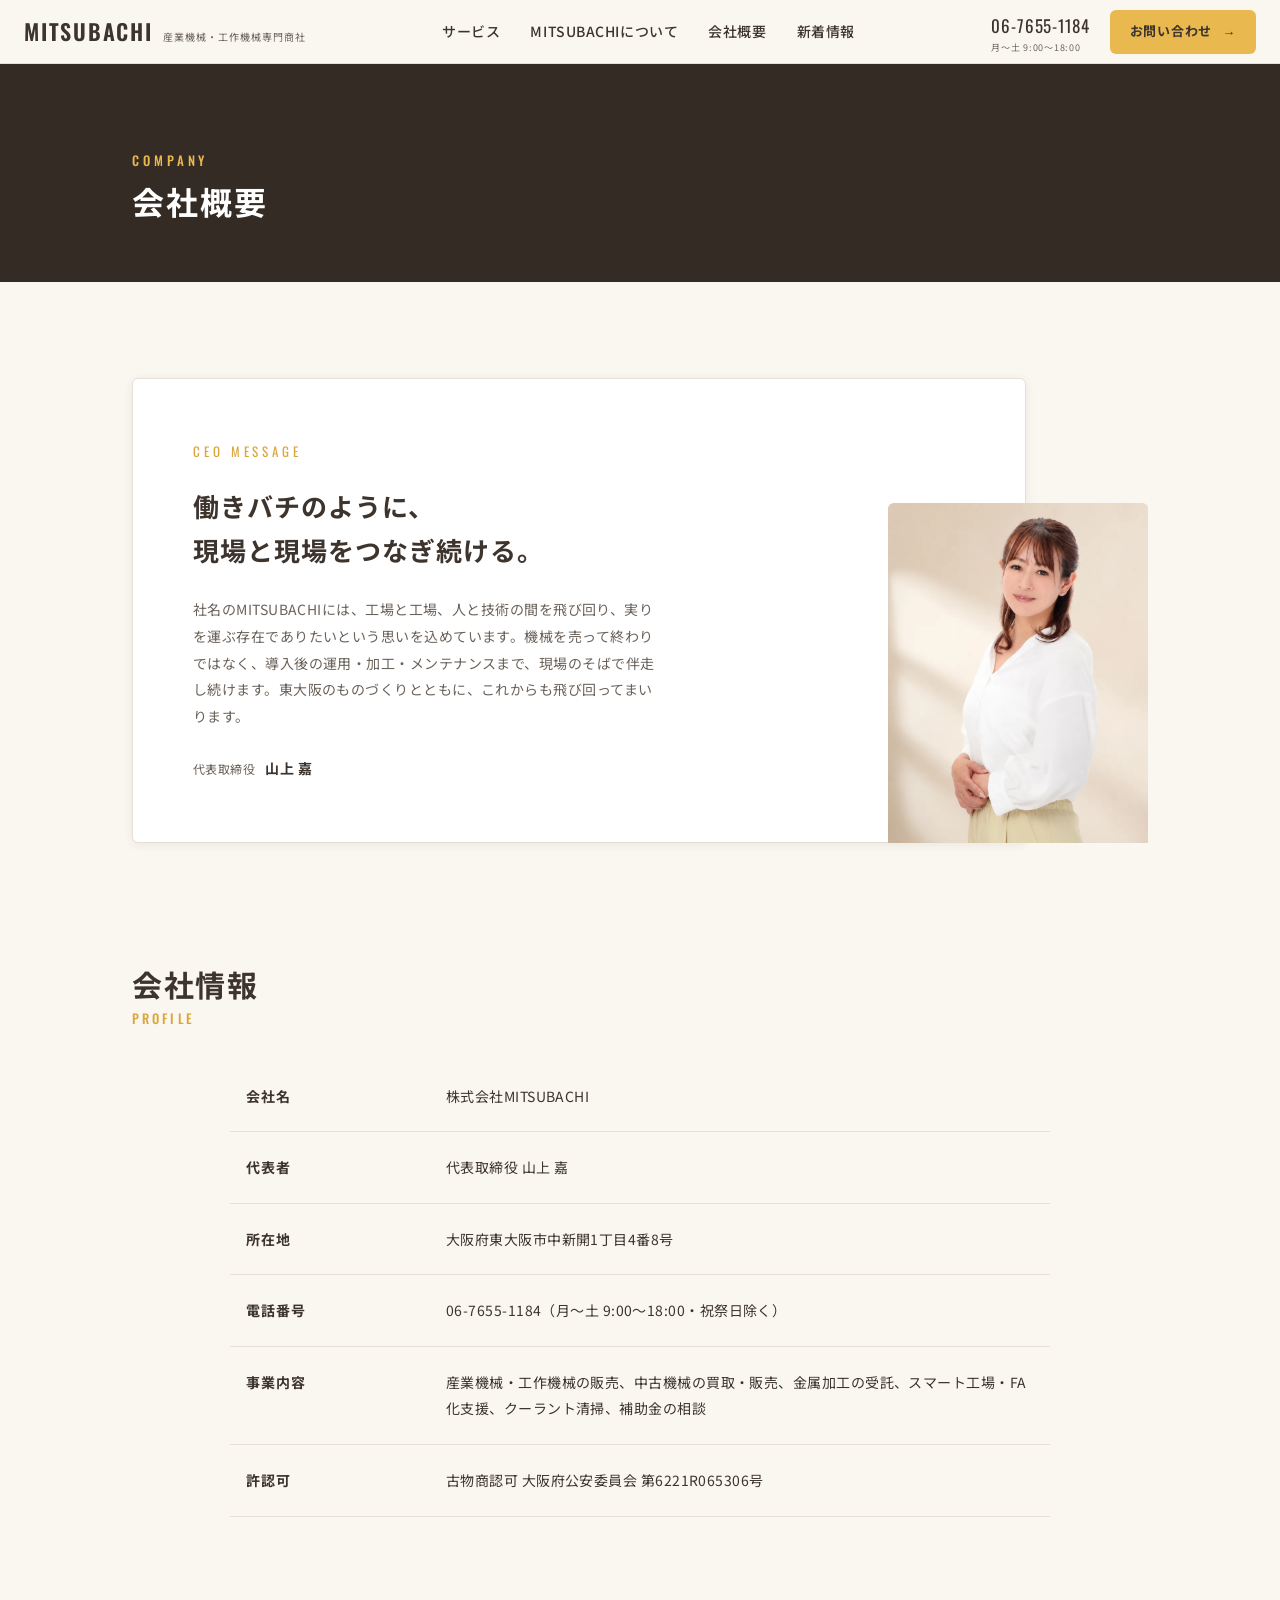
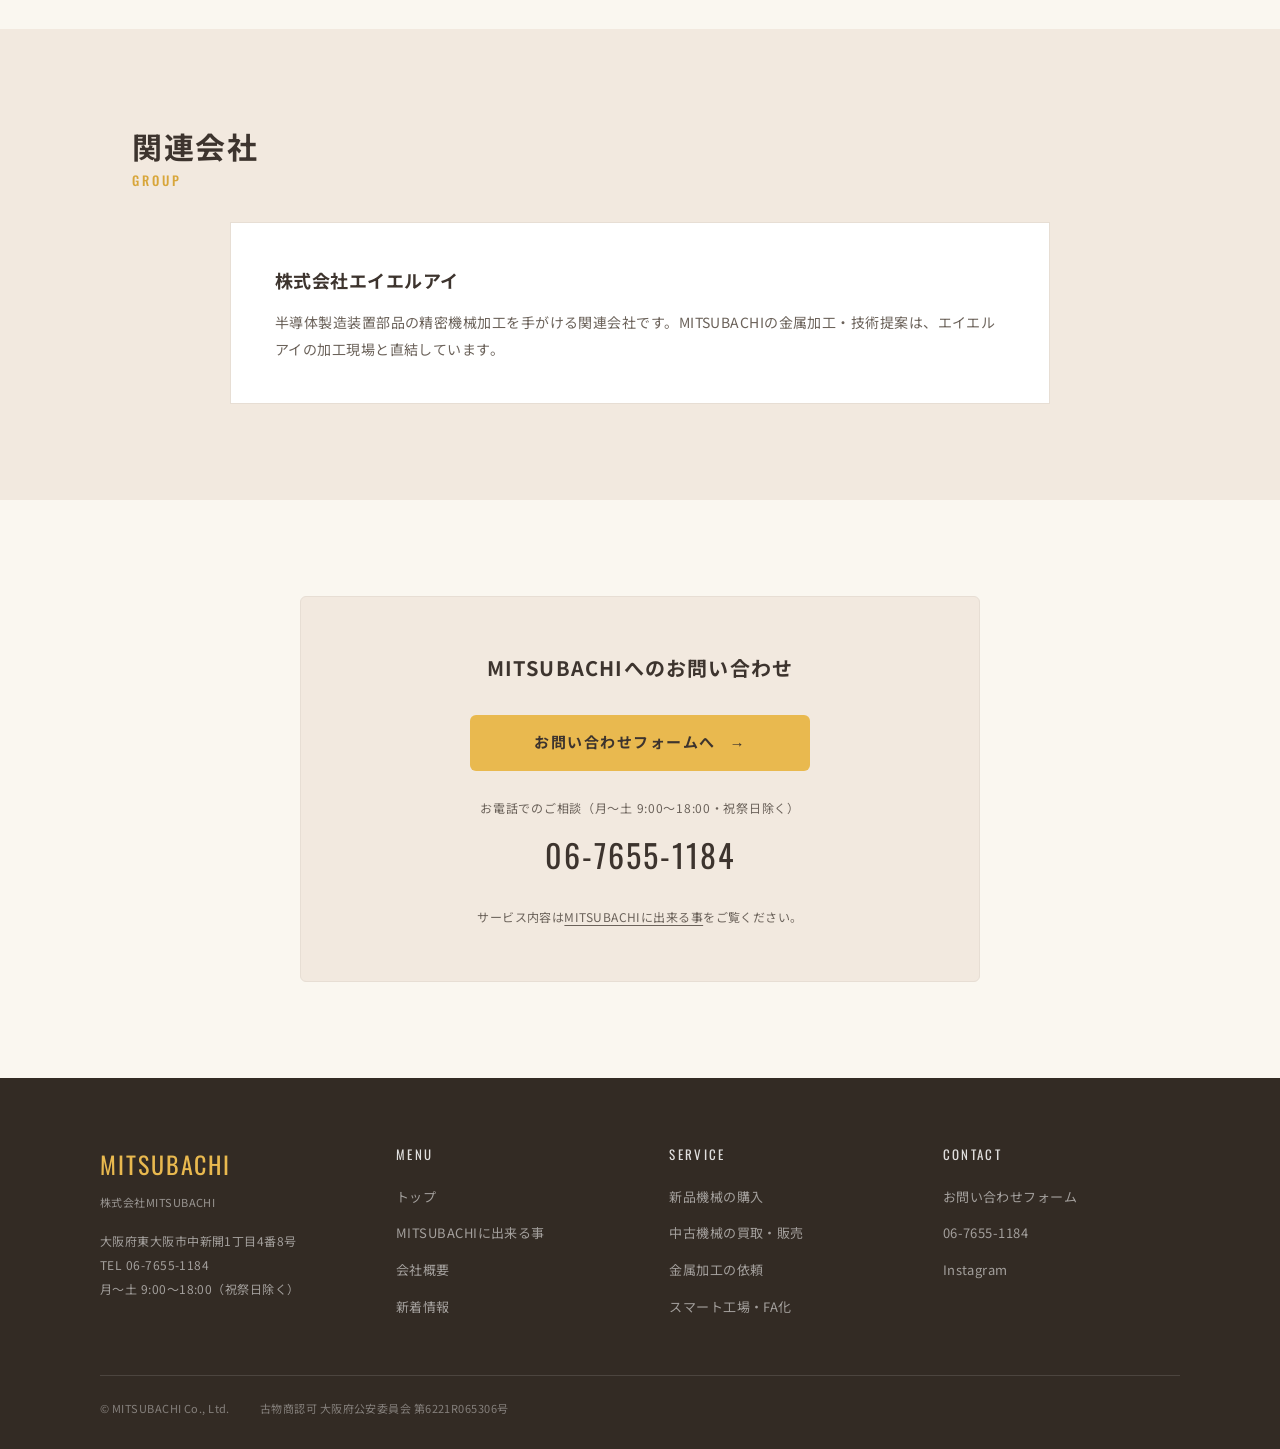
==== commit 7709a3a5: "Add files via upload" ====
--- a/company.html
+++ b/company.html
@@ -5,6 +5,13 @@
 <meta name="viewport" content="width=device-width, initial-scale=1.0">
 <title>会社概要｜株式会社MITSUBACHI</title>
 <meta name="description" content="株式会社MITSUBACHIの会社概要。代表メッセージ、会社情報、関連会社のご案内。">
+<meta property="og:type" content="website">
+<meta property="og:site_name" content="株式会社MITSUBACHI">
+<meta property="og:title" content="会社概要｜株式会社MITSUBACHI">
+<meta property="og:description" content="株式会社MITSUBACHIの会社概要。代表メッセージ、会社情報、関連会社のご案内。">
+<meta property="og:url" content="https://kdm-company.github.io/mitsubachi-hp/company.html">
+<meta property="og:image" content="https://kdm-company.github.io/mitsubachi-hp/images/og-image.jpg">
+<meta name="twitter:card" content="summary_large_image">
 <link rel="preconnect" href="https://fonts.googleapis.com">
 <link rel="preconnect" href="https://fonts.gstatic.com" crossorigin>
 <link href="https://fonts.googleapis.com/css2?family=Oswald:wght@400;500;600&family=Noto+Sans+JP:wght@400;500;700&display=swap" rel="stylesheet">
@@ -48,7 +55,7 @@
 <section class="ceo" id="message">
   <div class="card">
     <p class="en">CEO MESSAGE</p>
-    <h2>働きバチのように、<br>現場と現場をつなぎ続ける。</h2>
+    <h2>働きバチのように、<br><span class="nb">現場と現場を</span><span class="nb">つなぎ続ける。</span></h2>
     <p class="body">社名のMITSUBACHIには、工場と工場、人と技術の間を飛び回り、実りを運ぶ存在でありたいという思いを込めています。機械を売って終わりではなく、導入後の運用・加工・メンテナンスまで、現場のそばで伴走し続けます。東大阪のものづくりとともに、これからも飛び回ってまいります。</p>
     <p class="sign"><small>代表取締役</small>山上 嘉</p>
   </div>
@@ -83,9 +90,9 @@
 
 <!-- DECO-014 contact guidance block -->
 <section class="cguide">
-  <h2>MITSUBACHIへのお問い合わせ</h2>
+  <h2><span class="nb">MITSUBACHIへの</span><span class="nb">お問い合わせ</span></h2>
   <a class="cta" href="contact.html">お問い合わせフォームへ</a>
-  <p class="telnote">お電話でのご相談（月〜土 9:00〜18:00・祝祭日除く）</p>
+  <p class="telnote">お電話でのご相談<span class="nb">（月〜土 9:00〜18:00・祝祭日除く）</span></p>
   <a class="tel" href="tel:0667551184">06-7655-1184</a>
   <p class="note">サービス内容は<a href="services.html">MITSUBACHIに出来る事</a>をご覧ください。</p>
 </section>
--- a/css/style.css
+++ b/css/style.css
@@ -104,38 +104,28 @@
 .mv_scroll .line{width:1px;height:64px;background:rgba(255,255,255,.4);position:relative;overflow:hidden;}
 .mv_scroll .line::after{content:"";position:absolute;top:0;left:0;width:100%;height:42%;background:var(--honey);}
 
-/* ===== three strengths: always visible 3-column (旧DECO-021を静的化) ===== */
-.axis{padding:112px 0;}
-.axis_grid{display:grid;grid-template-columns:repeat(3,1fr);gap:40px;margin-top:48px;}
-.axis_item{border-top:2px solid var(--honey);padding-top:22px;}
-.axis_item .num{font-family:'Oswald',sans-serif;font-size:15px;letter-spacing:.12em;color:var(--honey-deep);}
-.axis_item h3{font-size:19px;font-weight:700;color:var(--navy);letter-spacing:.04em;line-height:1.6;margin:8px 0 2px;}
-.axis_item .en{font-family:'Oswald',sans-serif;font-size:12px;font-weight:500;letter-spacing:.22em;color:var(--muted);text-transform:uppercase;margin-bottom:12px;}
-.axis_item .a_body{font-size:14px;color:var(--ink);}
-.axis_item .a_note{margin-top:14px;padding-top:12px;border-top:1px solid var(--line);font-size:12px;color:var(--muted);letter-spacing:.02em;}
-.axis_cta{margin-top:44px;}
-
-/* ===== DECO-018 square link panels (services) ===== */
+/* ===== services: DECO-024 target-tag alternating blocks ===== */
 .treat{background:var(--beige);padding:112px 0 104px;}
-.treat_head{display:flex;justify-content:space-between;align-items:flex-end;margin-bottom:40px;gap:40px;}
-.treat_lead{flex:0 0 46%;}
-.treat_lead p{font-size:14px;color:var(--muted);}
-.svc_main{display:grid;grid-template-columns:repeat(3,1fr);gap:18px;}
-.svc_sub{display:grid;grid-template-columns:repeat(2,1fr);gap:18px;margin-top:18px;}
-.tcard{position:relative;display:flex;flex-direction:column;gap:8px;background:#fff;border:1px solid var(--line);border-radius:4px;padding:26px 24px 30px;transition:border-color .25s,background .25s;}
-.tcard .s_num{font-family:'Oswald',sans-serif;font-size:12px;letter-spacing:.18em;color:var(--honey-deep);}
-.tcard .s_name{font-size:18px;font-weight:700;color:var(--navy);line-height:1.5;}
-.tcard .s_desc{font-size:14px;color:var(--muted);line-height:1.8;}
-.tcard .s_arrow{position:absolute;right:20px;bottom:14px;font-family:'Oswald',sans-serif;font-size:16px;color:var(--navy);transition:transform .25s;}
-.tcard:hover{border-color:var(--honey-deep);background:#FAF3DD;}
-.tcard:hover .s_arrow{transform:translateX(4px);}
-.tcard.sm{flex-direction:row;align-items:center;padding:20px 56px 20px 24px;}
-.tcard.sm .s_body{display:flex;flex-direction:column;gap:2px;}
-.tcard.sm .s_name{font-size:16px;}
-.tcard.sm .s_desc{font-size:13px;}
-.tcard.sm .s_arrow{bottom:auto;top:50%;transform:translateY(-50%);}
-.tcard.sm:hover .s_arrow{transform:translateY(-50%) translateX(4px);}
-.treat_cta{display:flex;justify-content:center;margin-top:40px;}
+.treat .sec-h{margin-bottom:8px;}
+.blk{display:flex;gap:50px;align-items:center;margin-top:56px;}
+.blk.rev{flex-direction:row-reverse;}
+.blk .img{flex:0 0 44%;aspect-ratio:5/3.2;border-radius:10px;overflow:hidden;background:#fff;}
+.blk .img img{width:100%;height:100%;object-fit:cover;display:block;}
+.blk .txt{flex:1;}
+.tagpill{display:inline-block;border:1px solid var(--honey-deep);color:#8a6a1e;border-radius:3px;font-size:11.5px;letter-spacing:.04em;padding:4px 12px;margin-bottom:14px;}
+.blk .no{font-family:'Oswald',sans-serif;font-size:11px;font-weight:500;letter-spacing:.22em;color:var(--honey-deep);margin-bottom:6px;text-transform:uppercase;}
+.blk h3{font-size:22px;font-weight:700;color:var(--navy);line-height:1.6;margin-bottom:12px;}
+.blk p.d{font-size:14px;color:var(--muted);line-height:2;margin-bottom:20px;}
+.blk .pillbtn{display:inline-flex;align-items:center;justify-content:center;height:40px;padding:0 26px;background:var(--navy-deep);color:#fff;border-radius:20px;font-size:12.5px;letter-spacing:.04em;transition:background .25s,color .25s;}
+.blk .pillbtn:hover{background:var(--honey-deep);color:var(--ink);}
+.subgrid{display:grid;grid-template-columns:1fr 1fr;gap:18px;margin-top:56px;}
+.subcard{display:flex;align-items:center;justify-content:space-between;gap:14px;background:#fff;border:1px solid var(--line);border-radius:4px;padding:18px 22px;transition:border-color .25s,background .25s;}
+.subcard:hover{border-color:var(--honey-deep);background:#FAF3DD;}
+.subcard .n2{font-size:15px;font-weight:700;color:var(--navy);margin-bottom:4px;}
+.subcard .d2{font-size:12.5px;color:var(--muted);line-height:1.7;}
+.subcard .ar2{font-family:'Oswald',sans-serif;font-size:16px;color:var(--honey-deep);flex:none;transition:transform .25s;}
+.subcard:hover .ar2{transform:translateX(4px);}
+.treat_cta{display:flex;justify-content:center;margin-top:44px;}
 
 /* ===== product/about: offset band 2col (LAYOUT-014) ===== */
 .product{position:relative;padding:112px 0 64px;background:#fff;}
@@ -171,6 +161,12 @@
 .news .cat.honey{background:var(--accent);}
 .news .ttl{flex:1;font-size:14px;}
 .news .more{display:flex;justify-content:center;margin-top:30px;}
+/* note RSS fallback placeholder + JS-populated list */
+.news .soon{padding:48px 20px;text-align:center;border:1px dashed var(--line);border-radius:6px;background:#fff;}
+.news .soon .soon_ttl{font-family:'Oswald',sans-serif;font-size:20px;letter-spacing:.14em;color:var(--honey-deep);margin-bottom:10px;text-transform:uppercase;}
+.news .soon .soon_d{font-size:13px;color:var(--muted);margin-bottom:4px;}
+.news .soon .tlink{margin-top:14px;justify-content:center;}
+.news .newslist .row{cursor:pointer;}
 
 /* ===== DECO-014 contact guidance block ===== */
 .cguide{max-width:680px;margin:96px auto;padding:52px 36px;text-align:center;background:var(--beige);border-radius:6px;border:1px solid var(--line);}
@@ -189,7 +185,7 @@
 .dark{background:var(--dark);color:#fff;}
 .contactband{position:relative;min-height:380px;display:flex;flex-direction:column;align-items:center;justify-content:center;text-align:center;
   background:var(--navy-deep);overflow:hidden;padding:70px 24px;}
-.contactband .patbg{position:absolute;inset:0;opacity:.5;}
+.contactband .patbg{position:absolute;inset:0;opacity:.11;}
 .contactband .sub{position:relative;font-family:'Oswald',sans-serif;font-size:13px;letter-spacing:.3em;color:var(--honey);margin-bottom:14px;text-transform:uppercase;}
 .contactband .big2{position:relative;font-size:30px;font-weight:700;letter-spacing:.06em;line-height:1.5;margin-bottom:16px;}
 .contactband .p{position:relative;font-size:14px;color:rgba(255,255,255,.78);margin-bottom:30px;}
@@ -208,7 +204,7 @@
 
 /* ===== sub pages ===== */
 .pghero{position:relative;margin-top:64px;padding:84px 0 60px;background:var(--navy-deep);color:#fff;overflow:hidden;}
-.pghero .patbg{position:absolute;inset:0;opacity:.45;}
+.pghero .patbg{position:absolute;inset:0;opacity:.1;}
 .pghero .inner{position:relative;}
 .pghero .en{font-family:'Oswald',sans-serif;font-size:13px;font-weight:500;letter-spacing:.3em;color:var(--honey);text-transform:uppercase;}
 .pghero .ja{font-size:32px;font-weight:700;letter-spacing:.06em;margin-top:8px;line-height:1.3;}
@@ -240,10 +236,16 @@
 .ceo .card .body{font-size:14px;color:var(--muted);max-width:60%;}
 .ceo .card .sign{margin-top:26px;font-size:14px;font-weight:700;color:var(--navy);}
 .ceo .card .sign small{font-weight:400;color:var(--muted);margin-right:10px;font-size:12px;}
+.ceo .card .btn{margin-top:28px;}
 .ceo .person{position:absolute;right:32px;bottom:0;width:260px;height:340px;background:var(--beige);border-radius:6px 6px 0 0;display:flex;align-items:center;justify-content:center;}
 .ceo .person .word{font-size:11px;color:var(--muted);letter-spacing:.2em;text-align:center;line-height:2;}
 .ceo .person{overflow:hidden;}
 .ceo .person img{object-position:top;}
+/* homepage teaser variant: adds a sec-h label above the card, tighter section spacing */
+.ceo.home{margin:64px auto 104px;}
+.ceo.home .sec-h{margin-bottom:32px;}
+.ceo.home .card .body{max-width:64%;}
+.band_img img{height:auto;aspect-ratio:16/9;object-fit:cover;}
 
 /* company table */
 .cmp{padding:24px 0 112px;}
@@ -307,9 +309,9 @@
   .burger{display:flex;}
   .footer .cols{grid-template-columns:1fr 1fr;}
   .cwrap{grid-template-columns:1fr;}
-  .axis_grid{grid-template-columns:1fr;gap:28px;margin-top:36px;}
-  .svc_main,.svc_sub{grid-template-columns:1fr;}
-  .svc_sub{margin-top:14px;}
+  .blk,.blk.rev{flex-direction:column;gap:22px;margin-top:40px;}
+  .blk .img{flex:auto;width:100%;}
+  .subgrid{grid-template-columns:1fr;}
 }
 @media(max-width:600px){
   body{font-size:14px;}
@@ -324,12 +326,8 @@
   .mv_btns{flex-direction:column;align-items:stretch;gap:10px;}
   .mv_btns .btn{width:100%;min-width:0;}
   .hd_cta{display:none;}
-  .axis{padding:70px 0;}
   .treat{padding:70px 0 64px;}
-  .treat_head{flex-direction:column;align-items:flex-start;gap:18px;}
-  .treat_lead{flex:auto;}
-  .tcard{padding:22px 20px 26px;}
-  .tcard.sm{padding:18px 52px 18px 20px;}
+  .blk h3{font-size:20px;}
   .product{padding:70px 0 40px;}
   .product::before{width:70%;height:34%;}
   .prod_flex{flex-direction:column;}
@@ -353,12 +351,14 @@
   .ceo .card{width:100%;padding:34px 24px;}
   .ceo .card .body{max-width:100%;}
   .ceo .person{position:static;width:200px;height:180px;margin:24px auto 0;border-radius:12px;}
+  .ceo.home{margin:44px auto 56px;}
+  .ceo.home .sec-h{margin-bottom:20px;}
+  .ceo.home .card .body{max-width:100%;}
   .cguide{margin:64px 16px;padding:36px 20px;}
   .cguide .tel{font-size:28px;}
   .cguide .cta{width:100%;max-width:100%;}
   .cmp th{width:104px;}
   .cmp th,.cmp td{padding:16px 10px;font-size:13px;}
-  .axis_grid{gap:24px;}
   .prod_txt .bigcopy{font-size:22px;}
   .band_txt .copy{font-size:20px;}
   .svclogo{font-size:20px;}
@@ -367,3 +367,16 @@
   .br-pc{display:none;}
   .br-sp{display:inline;}
 }
+
+/* 改行制御: 文節単位で折り返す（孤立文字防止） */
+.nb{display:inline-block;}
+
+/* PATTERN-BEE honeycomb (light) + PATTERN-STRIPE diagonal (D) -- 2026-07-21 */
+.bee{background-image:url("[data-uri]");background-size:59px 102px;background-repeat:repeat;}
+.stripe{background-image:repeating-linear-gradient(45deg, rgba(233,185,79,.04) 0px, rgba(233,185,79,.04) 1px, transparent 1px, transparent 15px, rgba(233,185,79,.025) 15px, rgba(233,185,79,.025) 16px, transparent 16px, transparent 30px);}
+.footer{position:relative;overflow:hidden;}
+.footer .patbg{position:absolute;inset:0;opacity:.35;pointer-events:none;}
+.footer>*:not(.patbg){position:relative;}
+.cside .scard.navy{position:relative;overflow:hidden;}
+.cside .scard.navy .patbg{position:absolute;inset:0;opacity:.09;pointer-events:none;}
+.cside .scard.navy>*:not(.patbg){position:relative;}
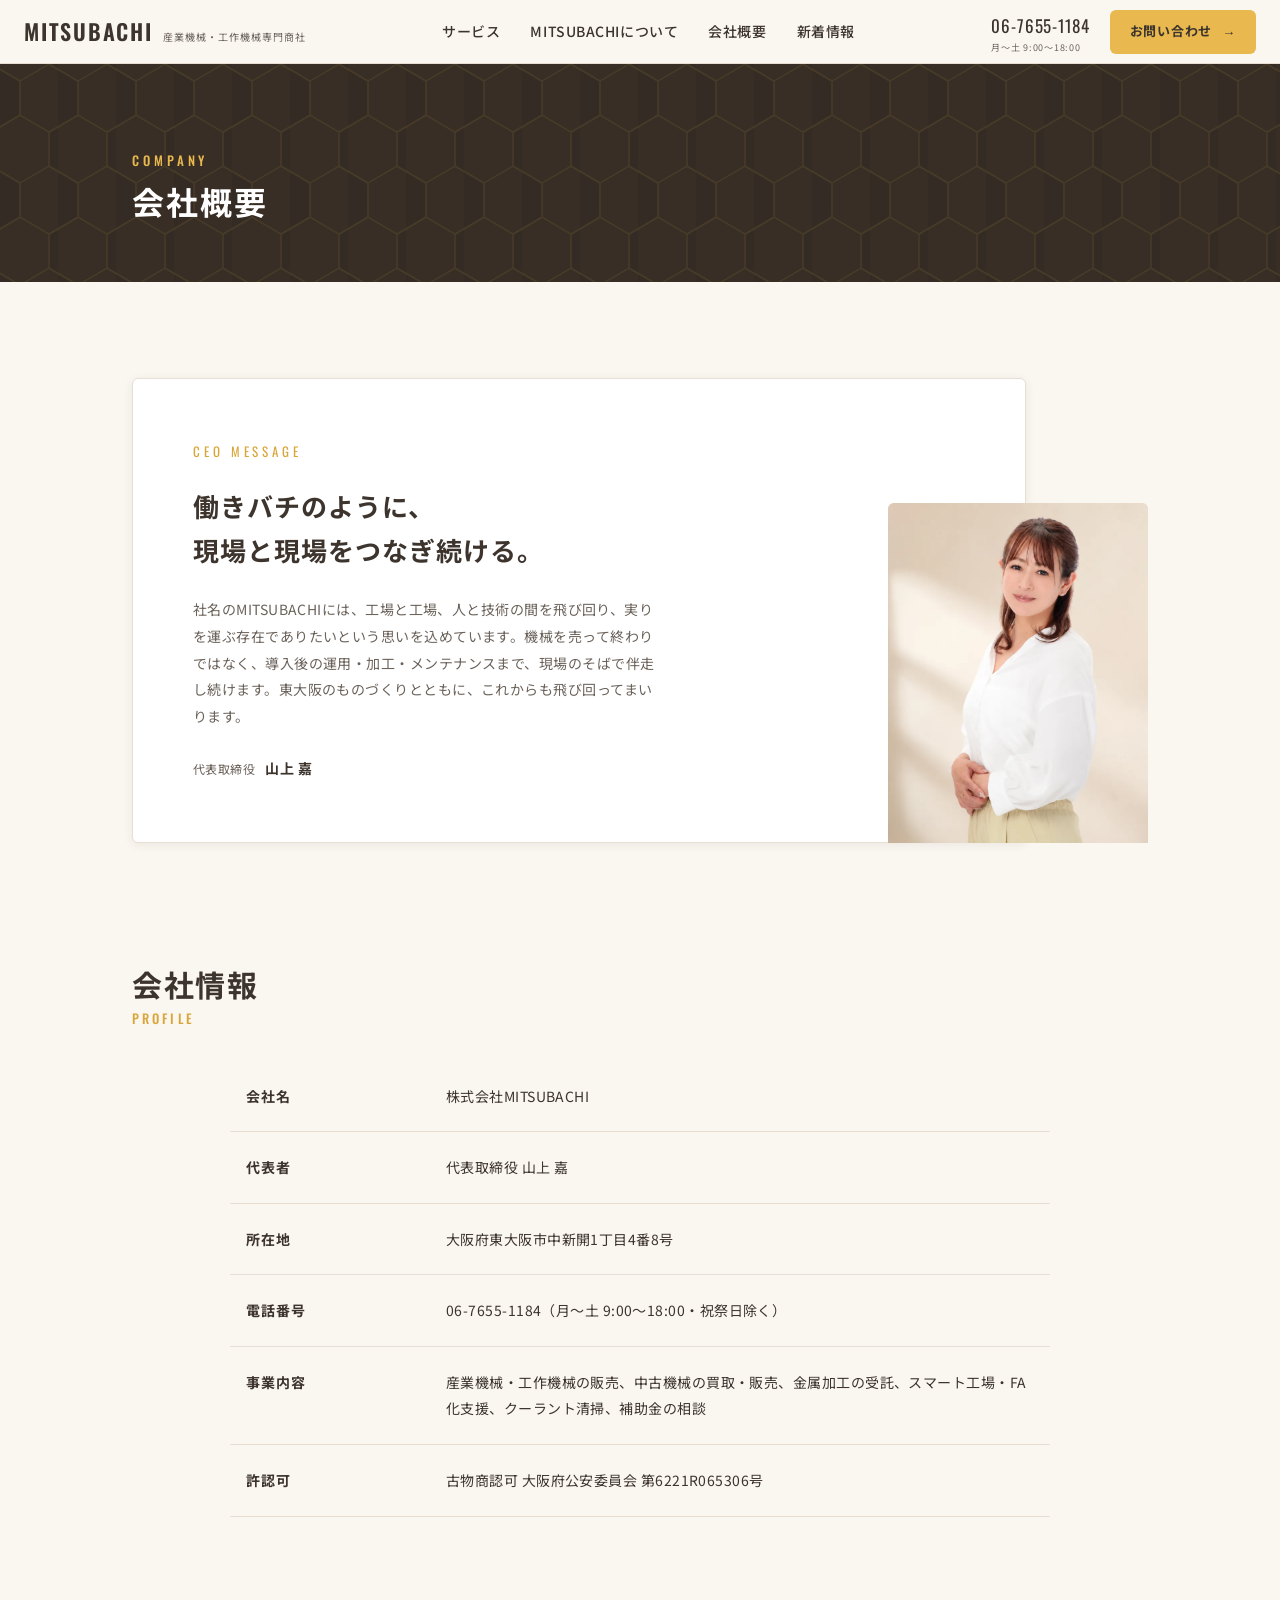
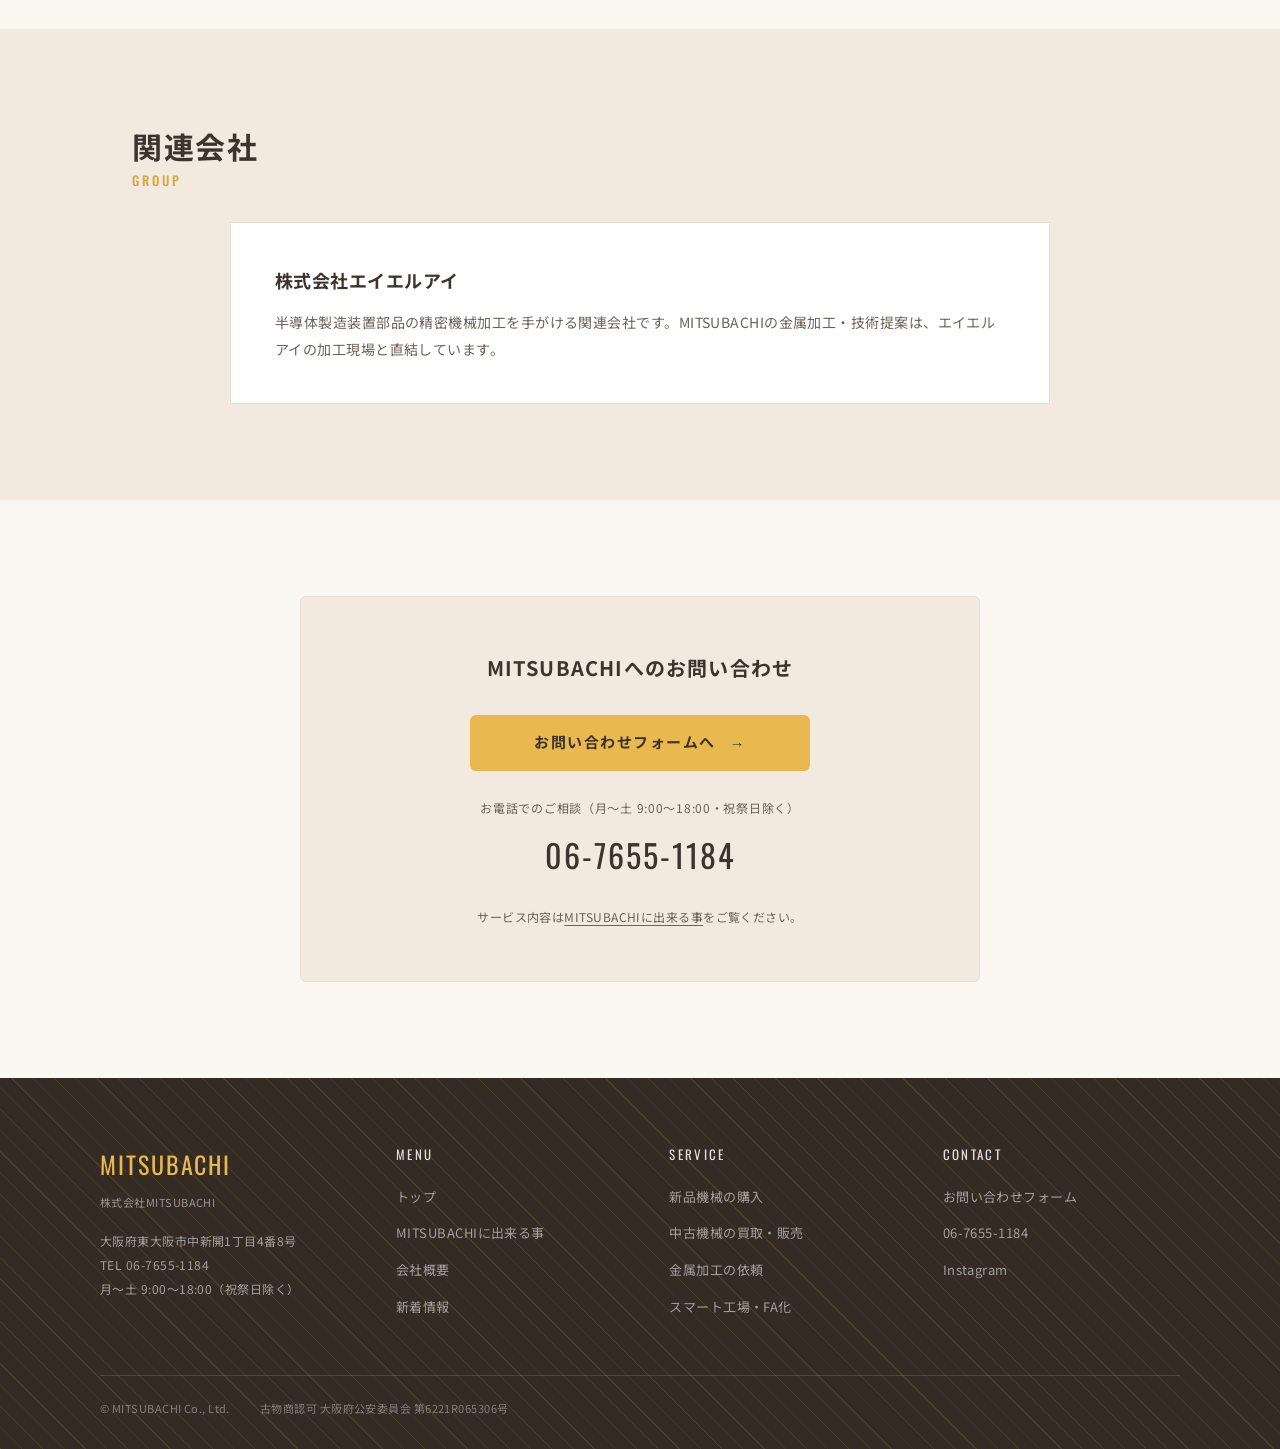
==== commit 128ea896: "Add files via upload" ====
--- a/company.html
+++ b/company.html
@@ -44,7 +44,7 @@
 </nav>
 
 <section class="pghero">
-  <div class="patbg pat"></div>
+  <div class="patbg bee"></div>
   <div class="inner">
     <p class="en">Company</p>
     <h1 class="ja">会社概要</h1>
@@ -99,6 +99,7 @@
 
 <div class="dark">
   <footer class="footer">
+    <div class="patbg stripe"></div>
     <div class="cols">
       <div class="flogo">
         <p class="en">MITSUBACHI</p>
--- a/css/style.css
+++ b/css/style.css
@@ -93,7 +93,7 @@
 /* ===== MV: full-screen kenburns + right copy + scroll line (LAYOUT-014) ===== */
 .mv{position:relative;height:92vh;max-height:780px;min-height:540px;overflow:hidden;background:var(--navy-deep);}
 .mv_bg{position:absolute;inset:0;background:url(../images/hero.webp) center/cover no-repeat;}
-.mv_bg::after{content:"";position:absolute;inset:0;background:linear-gradient(285deg,rgba(51,43,36,.42) 0%,rgba(51,43,36,.16) 50%,rgba(51,43,36,.64) 100%);}
+.mv_bg::after{content:"";position:absolute;inset:0;background:radial-gradient(ellipse at top right, rgba(233,185,79,.30) 0%, rgba(233,185,79,.10) 35%, rgba(51,43,36,0) 70%), linear-gradient(285deg,rgba(51,43,36,.42) 0%,rgba(51,43,36,.16) 50%,rgba(51,43,36,.64) 100%);}
 .mv_copy{position:absolute;top:52%;left:8%;transform:translateY(-50%);color:#fff;text-align:left;text-shadow:0 2px 24px rgba(45,35,25,.5);}
 .mv_copy .en{font-family:'Oswald',sans-serif;font-size:13px;letter-spacing:.34em;color:#F3D48A;margin-bottom:18px;text-shadow:0 1px 10px rgba(45,35,25,.8);}
 .mv_copy .big{font-size:44px;font-weight:700;line-height:1.5;letter-spacing:.06em;}
@@ -129,7 +129,7 @@
 
 /* ===== product/about: offset band 2col (LAYOUT-014) ===== */
 .product{position:relative;padding:112px 0 64px;background:#fff;}
-.product::before{content:"";position:absolute;top:0;left:0;width:36%;height:82%;background:var(--navy);}
+.product::before{content:"";position:absolute;top:0;left:0;width:36%;height:82%;background-color:var(--navy);background-image:radial-gradient(ellipse at top left, rgba(233,185,79,.35) 0%, rgba(233,185,79,.12) 35%, rgba(61,52,46,0) 70%);}
 .prod_flex{position:relative;display:flex;justify-content:space-between;gap:44px;}
 .prod_img{flex:1;margin-top:110px;min-height:300px;background:url(../images/about.webp) center/cover;}
 .prod_txt{width:50%;padding-top:44px;}
@@ -185,7 +185,7 @@
 .dark{background:var(--dark);color:#fff;}
 .contactband{position:relative;min-height:380px;display:flex;flex-direction:column;align-items:center;justify-content:center;text-align:center;
   background:var(--navy-deep);overflow:hidden;padding:70px 24px;}
-.contactband .patbg{position:absolute;inset:0;opacity:.11;}
+.contactband .patbg{position:absolute;inset:0;opacity:.32;}
 .contactband .sub{position:relative;font-family:'Oswald',sans-serif;font-size:13px;letter-spacing:.3em;color:var(--honey);margin-bottom:14px;text-transform:uppercase;}
 .contactband .big2{position:relative;font-size:30px;font-weight:700;letter-spacing:.06em;line-height:1.5;margin-bottom:16px;}
 .contactband .p{position:relative;font-size:14px;color:rgba(255,255,255,.78);margin-bottom:30px;}
@@ -204,7 +204,7 @@
 
 /* ===== sub pages ===== */
 .pghero{position:relative;margin-top:64px;padding:84px 0 60px;background:var(--navy-deep);color:#fff;overflow:hidden;}
-.pghero .patbg{position:absolute;inset:0;opacity:.1;}
+.pghero .patbg{position:absolute;inset:0;opacity:.3;}
 .pghero .inner{position:relative;}
 .pghero .en{font-family:'Oswald',sans-serif;font-size:13px;font-weight:500;letter-spacing:.3em;color:var(--honey);text-transform:uppercase;}
 .pghero .ja{font-size:32px;font-weight:700;letter-spacing:.06em;margin-top:8px;line-height:1.3;}
@@ -372,11 +372,11 @@
 .nb{display:inline-block;}
 
 /* PATTERN-BEE honeycomb (light) + PATTERN-STRIPE diagonal (D) -- 2026-07-21 */
-.bee{background-image:url("[data-uri]");background-size:59px 102px;background-repeat:repeat;}
-.stripe{background-image:repeating-linear-gradient(45deg, rgba(233,185,79,.04) 0px, rgba(233,185,79,.04) 1px, transparent 1px, transparent 15px, rgba(233,185,79,.025) 15px, rgba(233,185,79,.025) 16px, transparent 16px, transparent 30px);}
+.bee{background-image:url("[data-uri]");background-size:58px 102px;background-repeat:repeat;}
+.stripe{background-image:repeating-linear-gradient(45deg, rgba(233,185,79,.14) 0px, rgba(233,185,79,.14) 1px, transparent 1px, transparent 15px, rgba(233,185,79,.08) 15px, rgba(233,185,79,.08) 16px, transparent 16px, transparent 30px);}
 .footer{position:relative;overflow:hidden;}
-.footer .patbg{position:absolute;inset:0;opacity:.35;pointer-events:none;}
+.footer .patbg{position:absolute;inset:0;opacity:.9;pointer-events:none;}
 .footer>*:not(.patbg){position:relative;}
 .cside .scard.navy{position:relative;overflow:hidden;}
-.cside .scard.navy .patbg{position:absolute;inset:0;opacity:.09;pointer-events:none;}
+.cside .scard.navy .patbg{position:absolute;inset:0;opacity:.28;pointer-events:none;}
 .cside .scard.navy>*:not(.patbg){position:relative;}
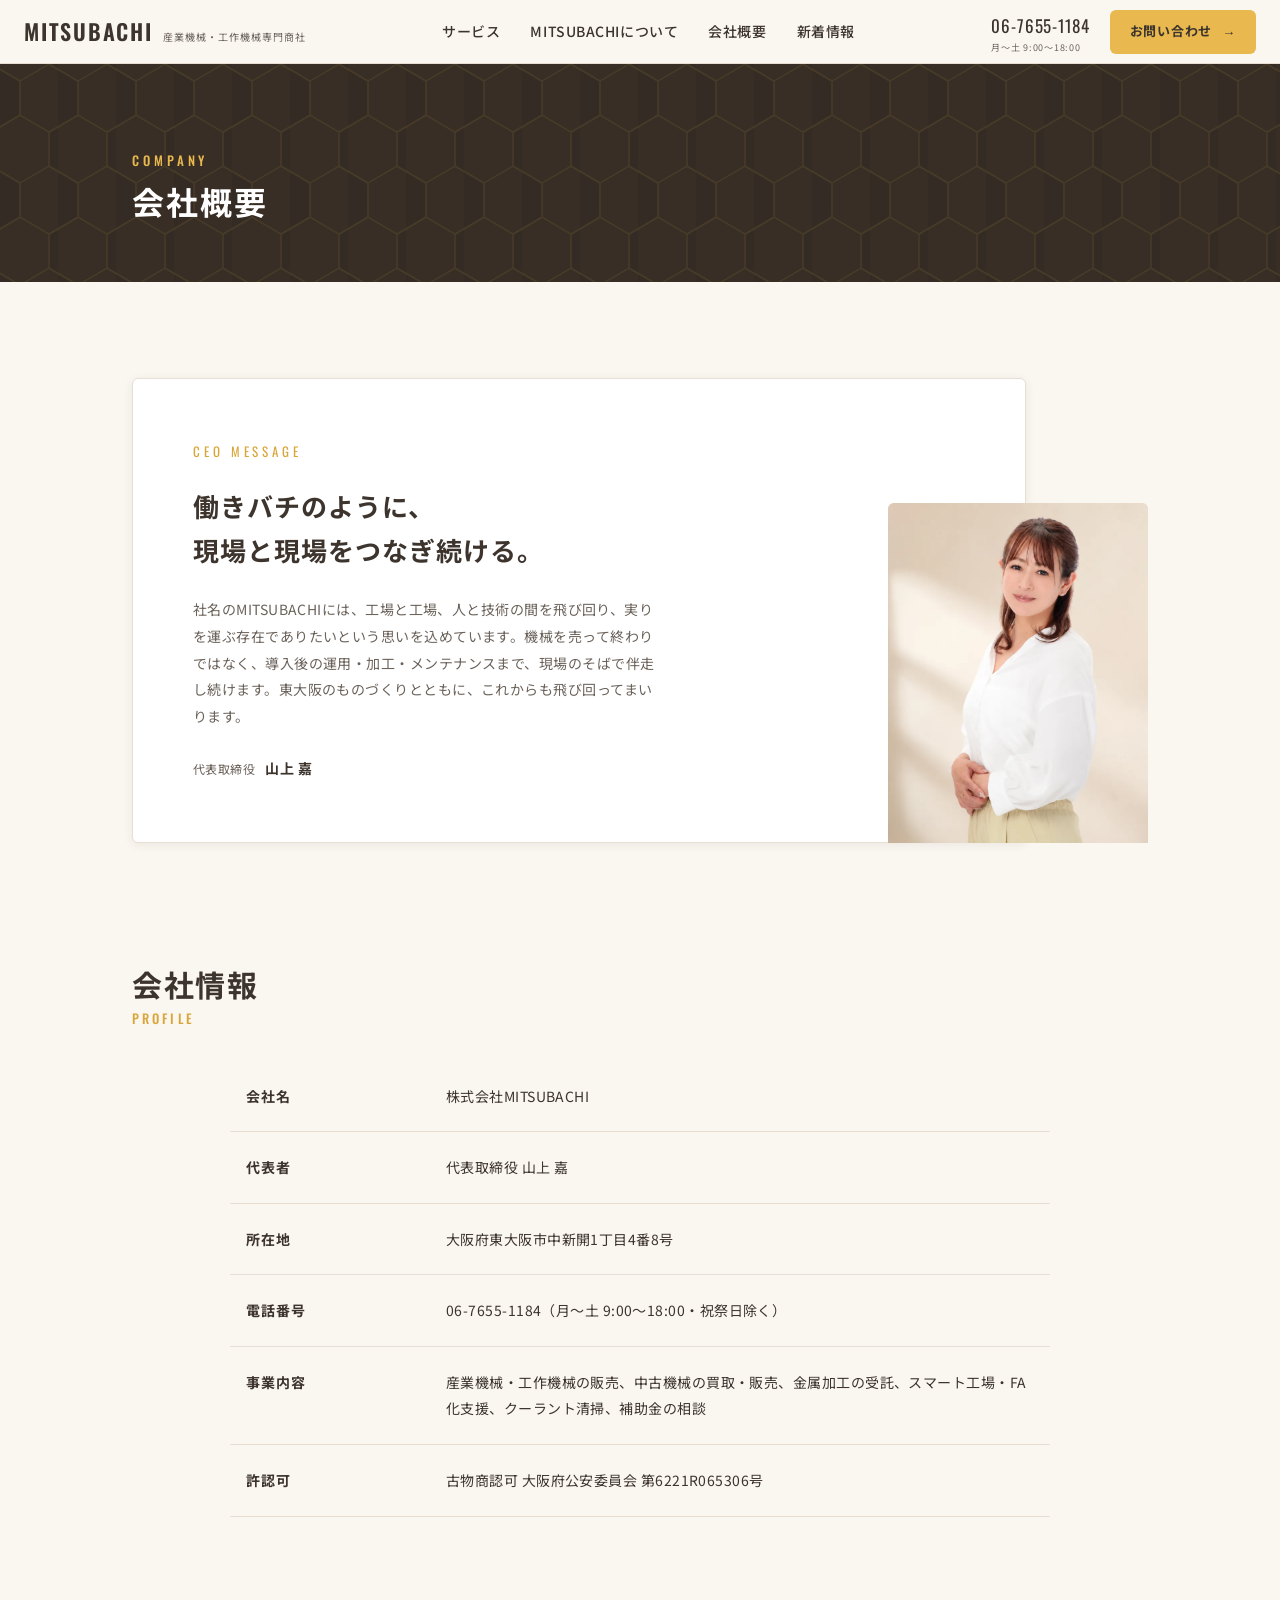
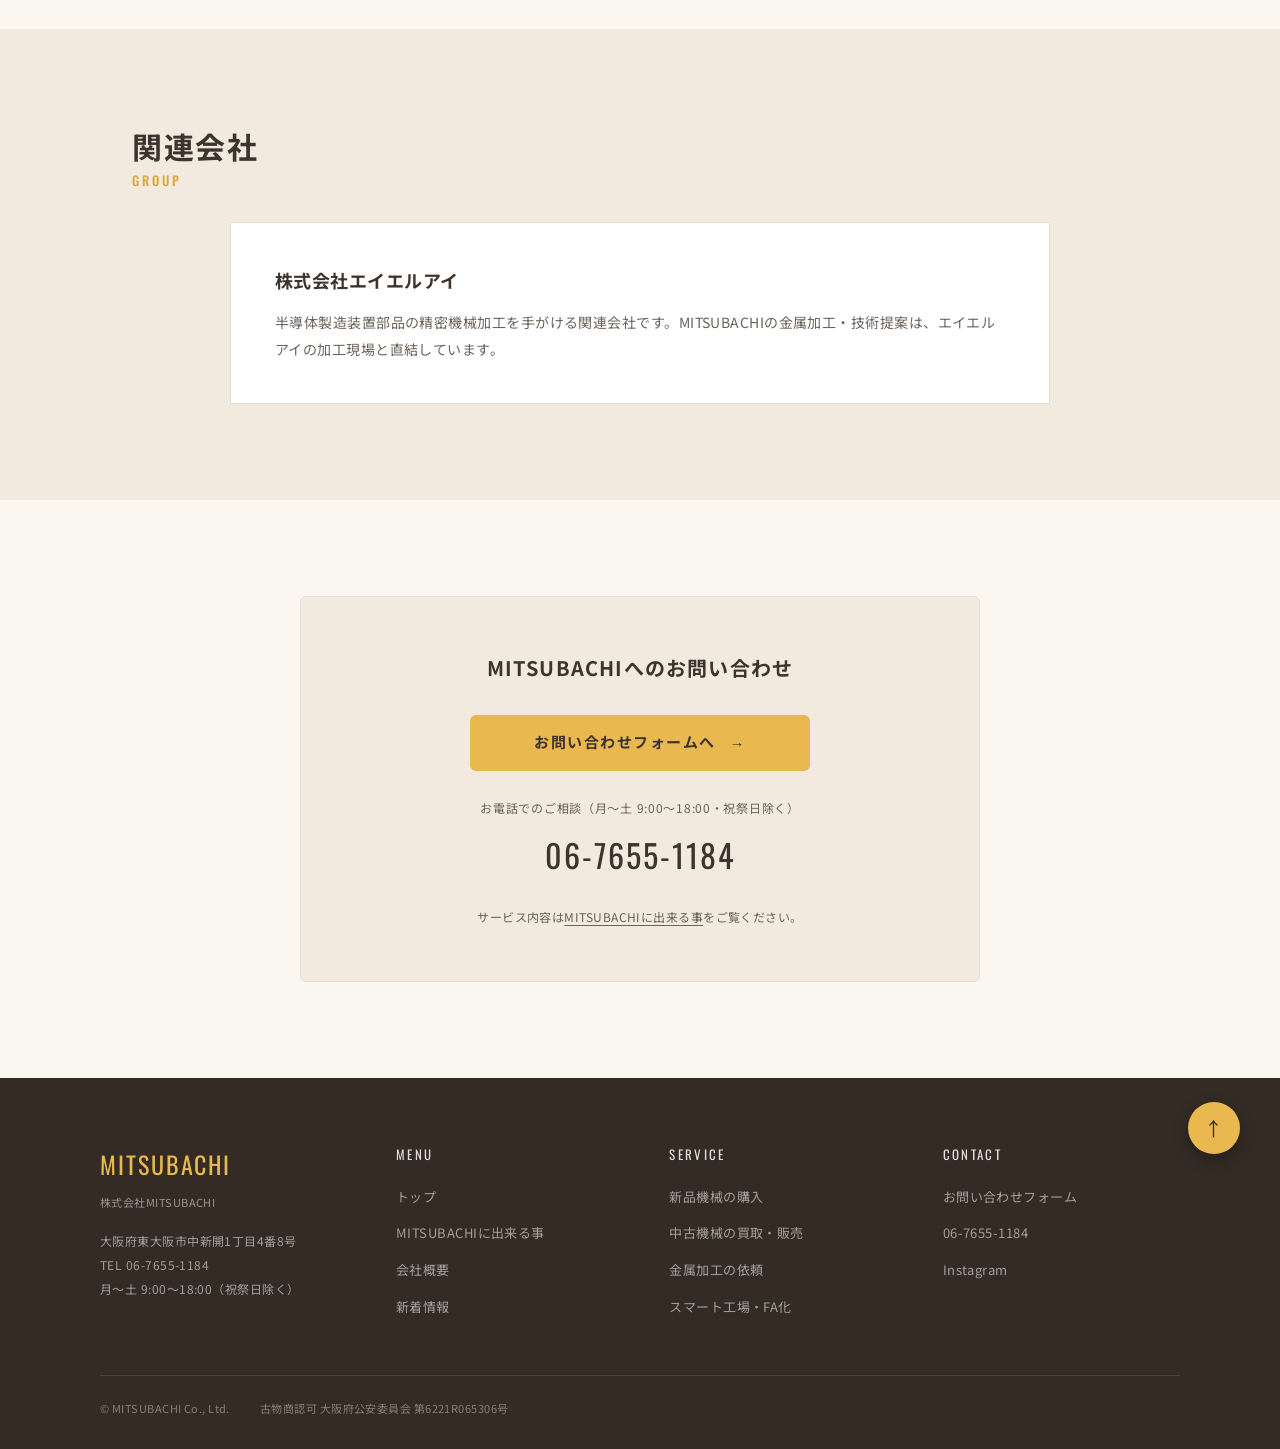
==== commit c2c3c8d3: "Add files via upload" ====
--- a/company.html
+++ b/company.html
@@ -99,7 +99,7 @@
 
 <div class="dark">
   <footer class="footer">
-    <div class="patbg stripe"></div>
+    <a class="pagetop" href="#" aria-label="ページ上部へ戻る">↑</a>
     <div class="cols">
       <div class="flogo">
         <p class="en">MITSUBACHI</p>
--- a/css/style.css
+++ b/css/style.css
@@ -183,15 +183,14 @@
 
 /* ===== LAYOUT-010 dark CONTACT + large footer ===== */
 .dark{background:var(--dark);color:#fff;}
-.contactband{position:relative;min-height:380px;display:flex;flex-direction:column;align-items:center;justify-content:center;text-align:center;
-  background:var(--navy-deep);overflow:hidden;padding:70px 24px;}
-.contactband .patbg{position:absolute;inset:0;opacity:.32;}
-.contactband .sub{position:relative;font-family:'Oswald',sans-serif;font-size:13px;letter-spacing:.3em;color:var(--honey);margin-bottom:14px;text-transform:uppercase;}
-.contactband .big2{position:relative;font-size:30px;font-weight:700;letter-spacing:.06em;line-height:1.5;margin-bottom:16px;}
-.contactband .p{position:relative;font-size:14px;color:rgba(255,255,255,.78);margin-bottom:30px;}
+.contactband{position:relative;min-height:380px;display:flex;flex-direction:column;align-items:center;justify-content:center;text-align:center;background:var(--beige);color:var(--ink);overflow:hidden;padding:70px 24px;}
+.contactband .patbg{position:absolute;inset:0;opacity:.22;}
+.contactband .sub{position:relative;font-family:'Oswald',sans-serif;font-size:13px;letter-spacing:.3em;color:var(--honey-deep);margin-bottom:14px;text-transform:uppercase;}
+.contactband .big2{position:relative;font-size:30px;font-weight:700;letter-spacing:.06em;line-height:1.5;margin-bottom:16px;color:var(--navy);}
+.contactband .p{position:relative;font-size:14px;color:var(--muted);margin-bottom:30px;}
 .contactband .btn{position:relative;min-width:300px;justify-content:center;gap:12px;}
-.cb_tel{position:relative;margin-top:22px;display:inline-flex;flex-direction:column;align-items:center;padding:6px 16px;font-family:'Oswald',sans-serif;font-size:26px;letter-spacing:.05em;color:#fff;}
-.cb_tel small{font-family:'Noto Sans JP',sans-serif;font-size:11px;color:rgba(255,255,255,.6);letter-spacing:.08em;}
+.cb_tel{position:relative;margin-top:22px;display:inline-flex;flex-direction:column;align-items:center;padding:6px 16px;font-family:'Oswald',sans-serif;font-size:26px;letter-spacing:.05em;color:var(--navy);}
+.cb_tel small{font-family:'Noto Sans JP',sans-serif;font-size:11px;color:var(--muted);letter-spacing:.08em;}
 .footer{padding:64px 40px 30px;}
 .footer .cols{max-width:var(--maxw);margin:0 auto;display:grid;grid-template-columns:260px repeat(3,1fr);gap:36px;}
 .footer .flogo .en{font-family:'Oswald',sans-serif;font-size:24px;letter-spacing:.08em;color:var(--honey);}
@@ -380,3 +379,11 @@
 .cside .scard.navy{position:relative;overflow:hidden;}
 .cside .scard.navy .patbg{position:absolute;inset:0;opacity:.28;pointer-events:none;}
 .cside .scard.navy>*:not(.patbg){position:relative;}
+
+/* CONTACT band light-bg pattern override (navy checker, traced from PATTERN-004) */
+.contactband .patbg.bee{background-image:url("[data-uri]");background-size:58px 102px;background-repeat:repeat;}
+
+/* Footer back-to-top button */
+.footer .pagetop{position:absolute;top:24px;right:40px;width:52px;height:52px;border-radius:50%;background:var(--honey);color:var(--navy-deep);display:flex;align-items:center;justify-content:center;font-size:19px;box-shadow:0 6px 16px rgba(0,0,0,.28);transition:background .2s,transform .2s;text-decoration:none;}
+.footer .pagetop:hover{background:var(--honey-deep);transform:translateY(-3px);}
+@media(max-width:768px){.footer .pagetop{top:16px;right:16px;width:42px;height:42px;font-size:16px;}}
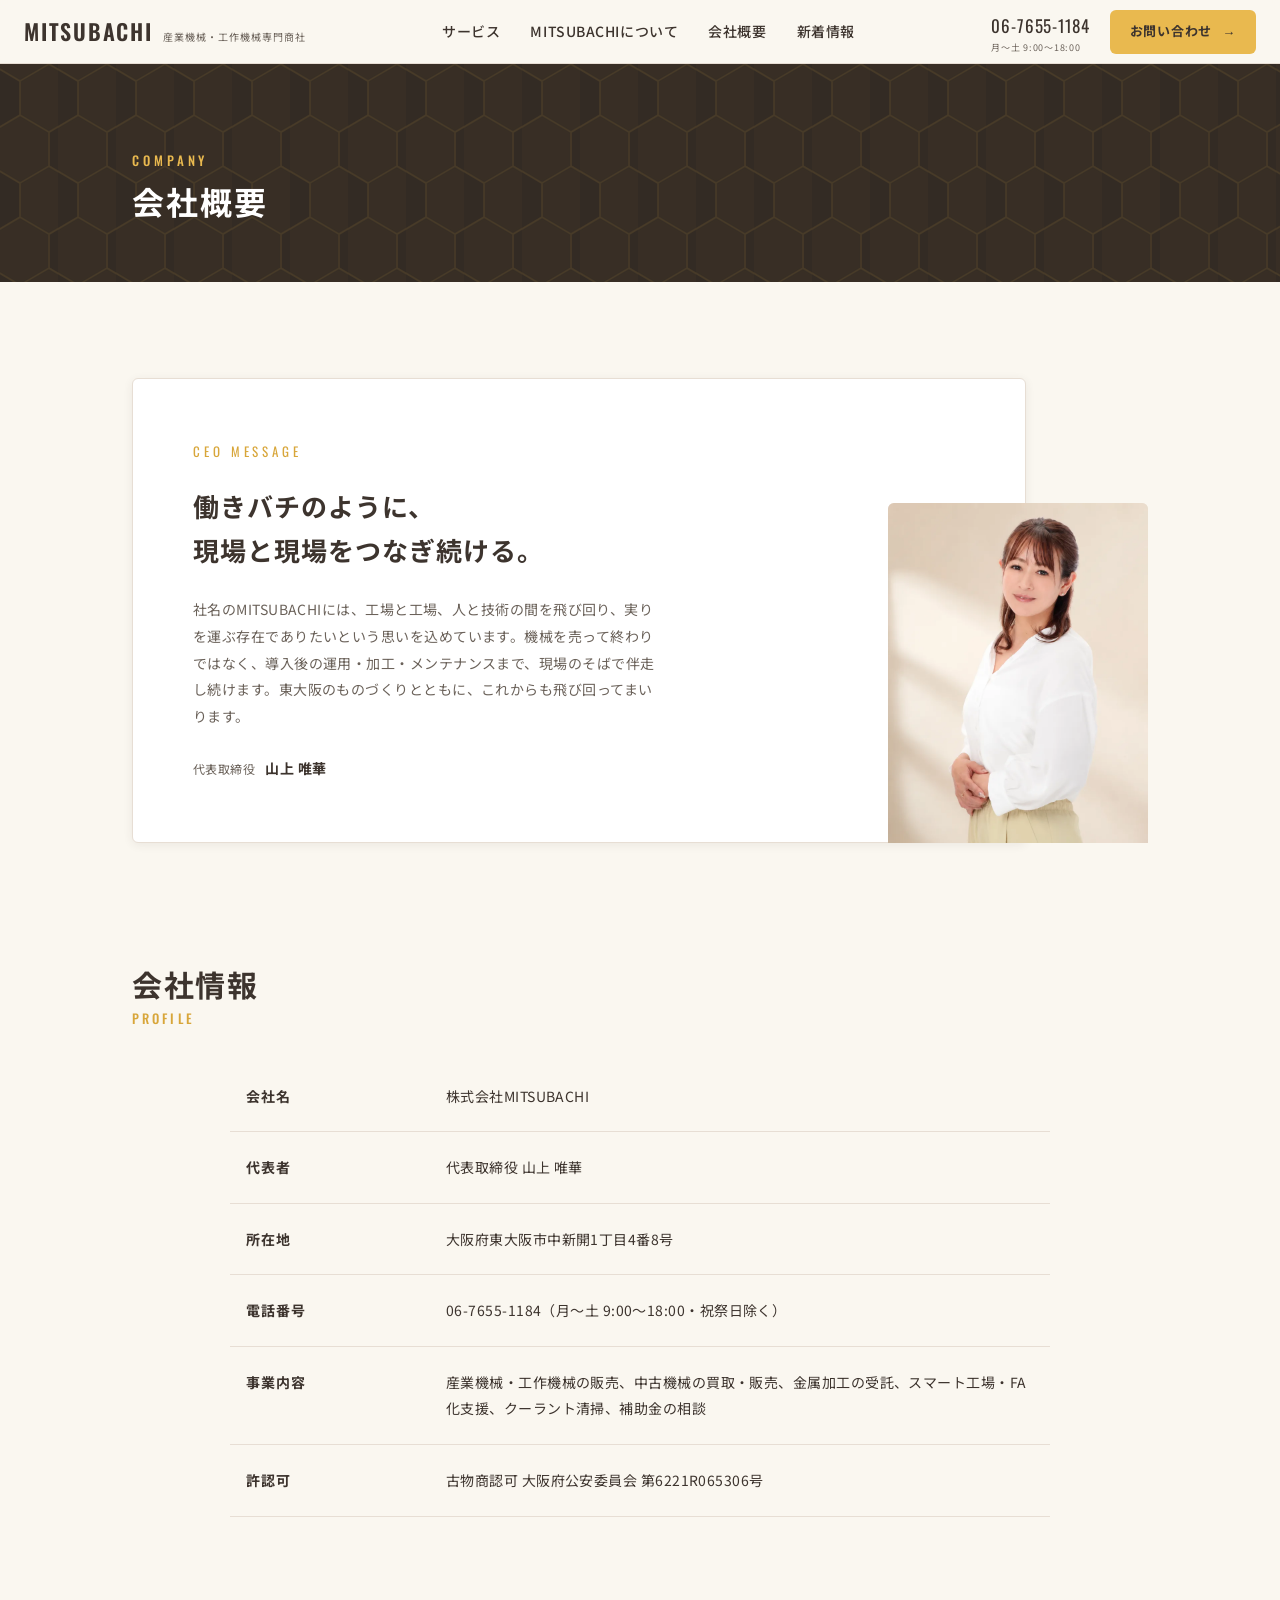
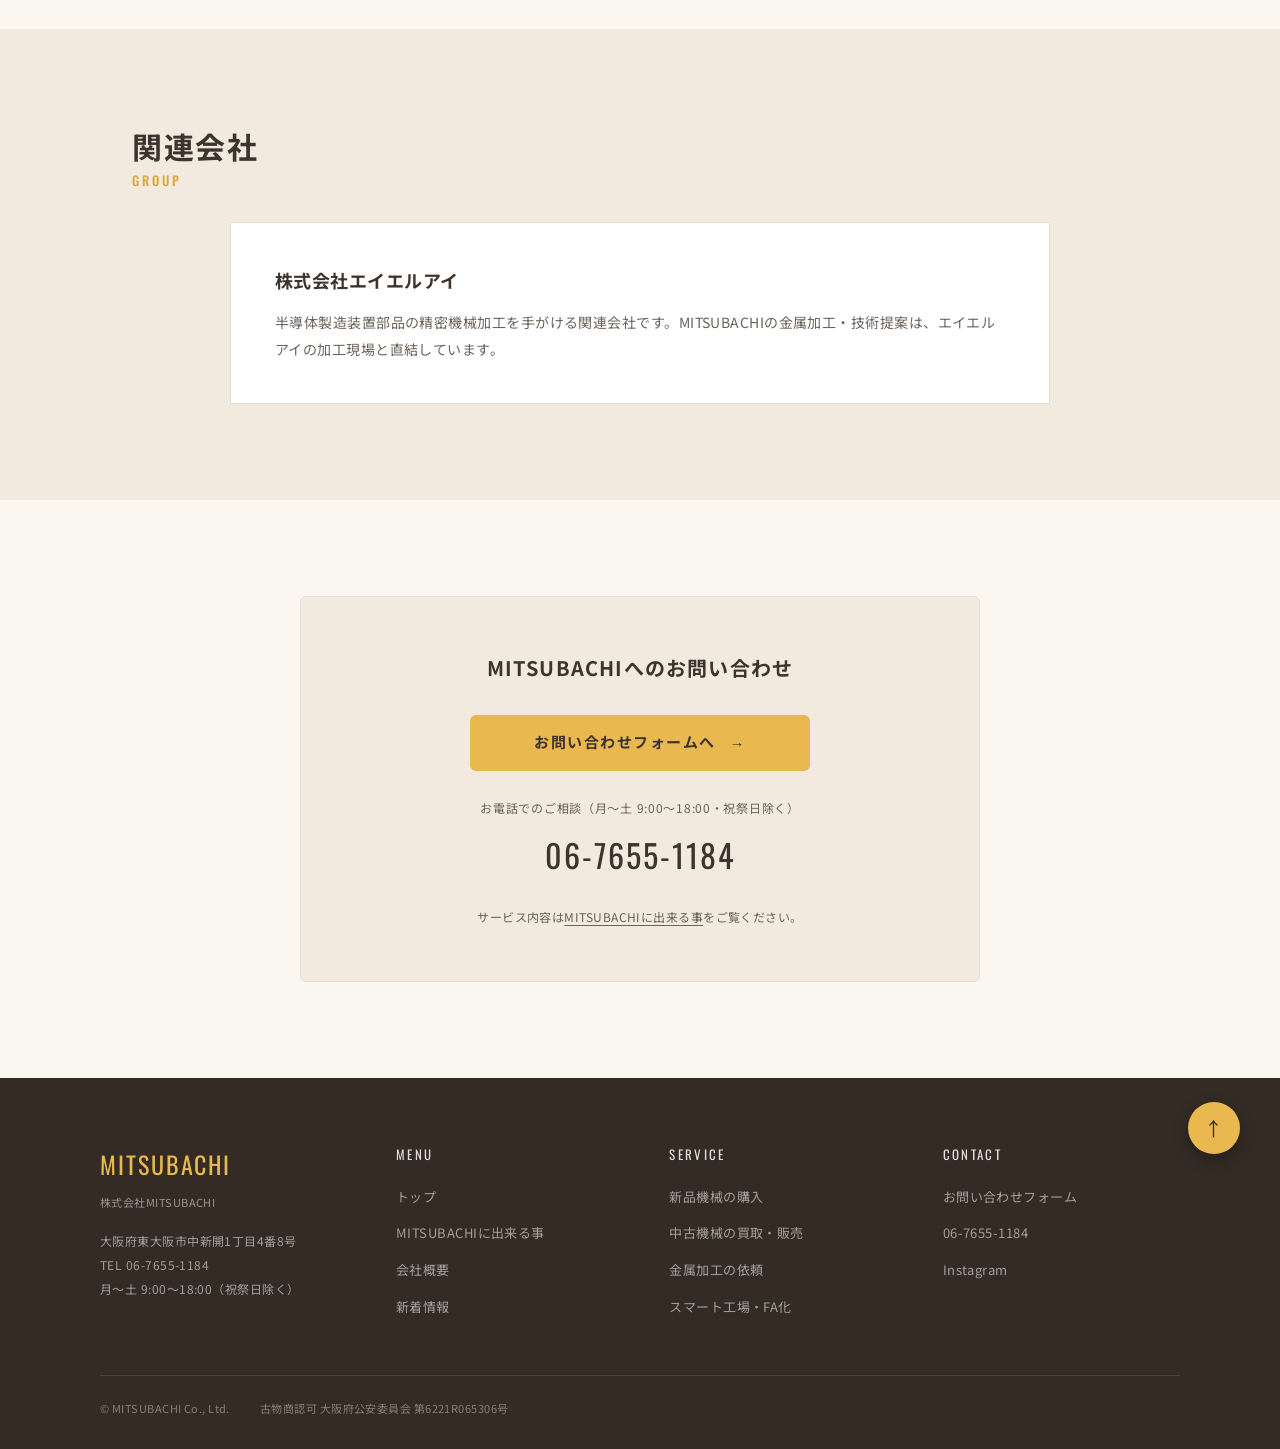
==== commit 6ffea8d2: "Add files via upload" ====
--- a/company.html
+++ b/company.html
@@ -57,9 +57,9 @@
     <p class="en">CEO MESSAGE</p>
     <h2>働きバチのように、<br><span class="nb">現場と現場を</span><span class="nb">つなぎ続ける。</span></h2>
     <p class="body">社名のMITSUBACHIには、工場と工場、人と技術の間を飛び回り、実りを運ぶ存在でありたいという思いを込めています。機械を売って終わりではなく、導入後の運用・加工・メンテナンスまで、現場のそばで伴走し続けます。東大阪のものづくりとともに、これからも飛び回ってまいります。</p>
-    <p class="sign"><small>代表取締役</small>山上 嘉</p>
+    <p class="sign"><small>代表取締役</small>山上 唯華</p>
   </div>
-  <div class="person"><img src="images/ceo.webp" alt="代表取締役 山上 嘉"></div>
+  <div class="person"><img src="images/ceo.webp" alt="代表取締役 山上 唯華"></div>
 </section>
 
 <!-- company table -->
@@ -68,7 +68,7 @@
     <div class="sec-h"><div class="en">Profile</div><span class="ja">会社情報</span></div>
     <table>
       <tr><th>会社名</th><td>株式会社MITSUBACHI</td></tr>
-      <tr><th>代表者</th><td>代表取締役 山上 嘉</td></tr>
+      <tr><th>代表者</th><td>代表取締役 山上 唯華</td></tr>
       <tr><th>所在地</th><td>大阪府東大阪市中新開1丁目4番8号</td></tr>
       <tr><th>電話番号</th><td><a href="tel:0667551184">06-7655-1184</a>（月〜土 9:00〜18:00・祝祭日除く）</td></tr>
       <tr><th>事業内容</th><td>産業機械・工作機械の販売、中古機械の買取・販売、金属加工の受託、スマート工場・FA化支援、クーラント清掃、補助金の相談</td></tr>
